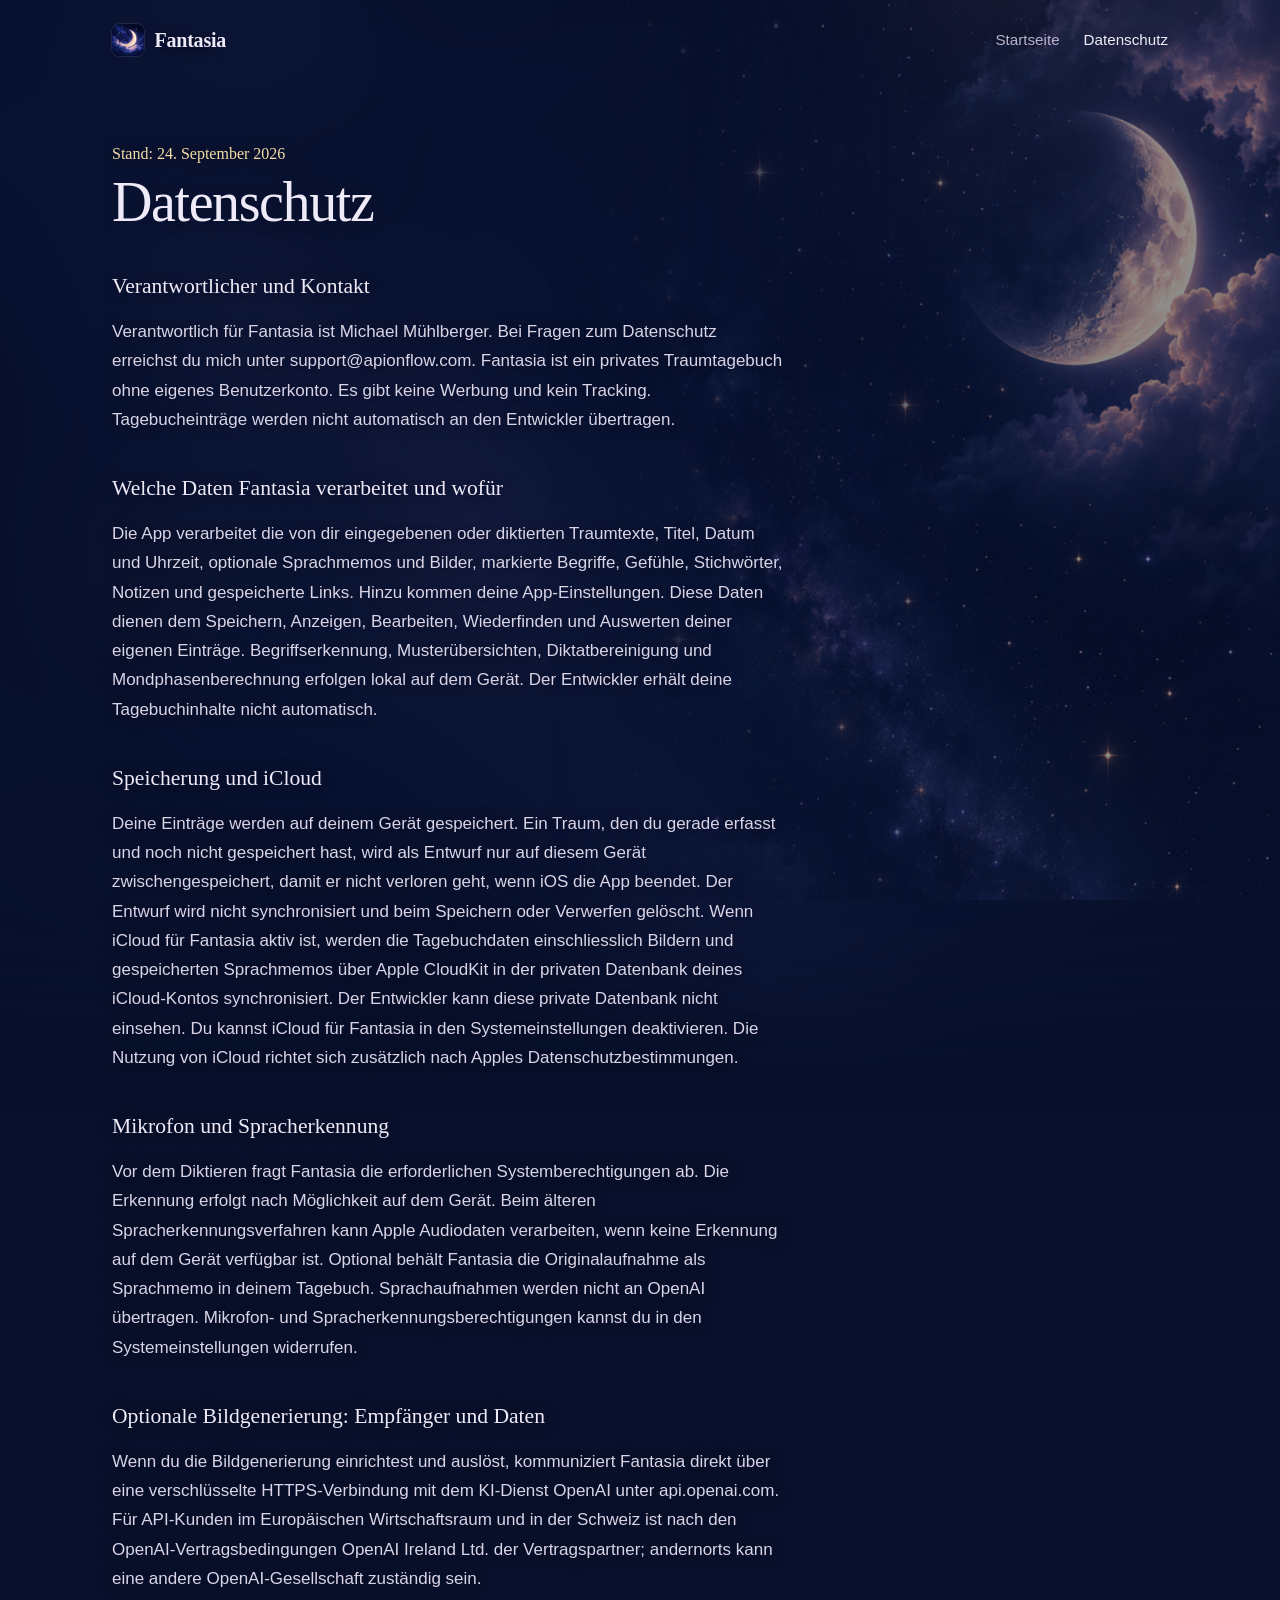
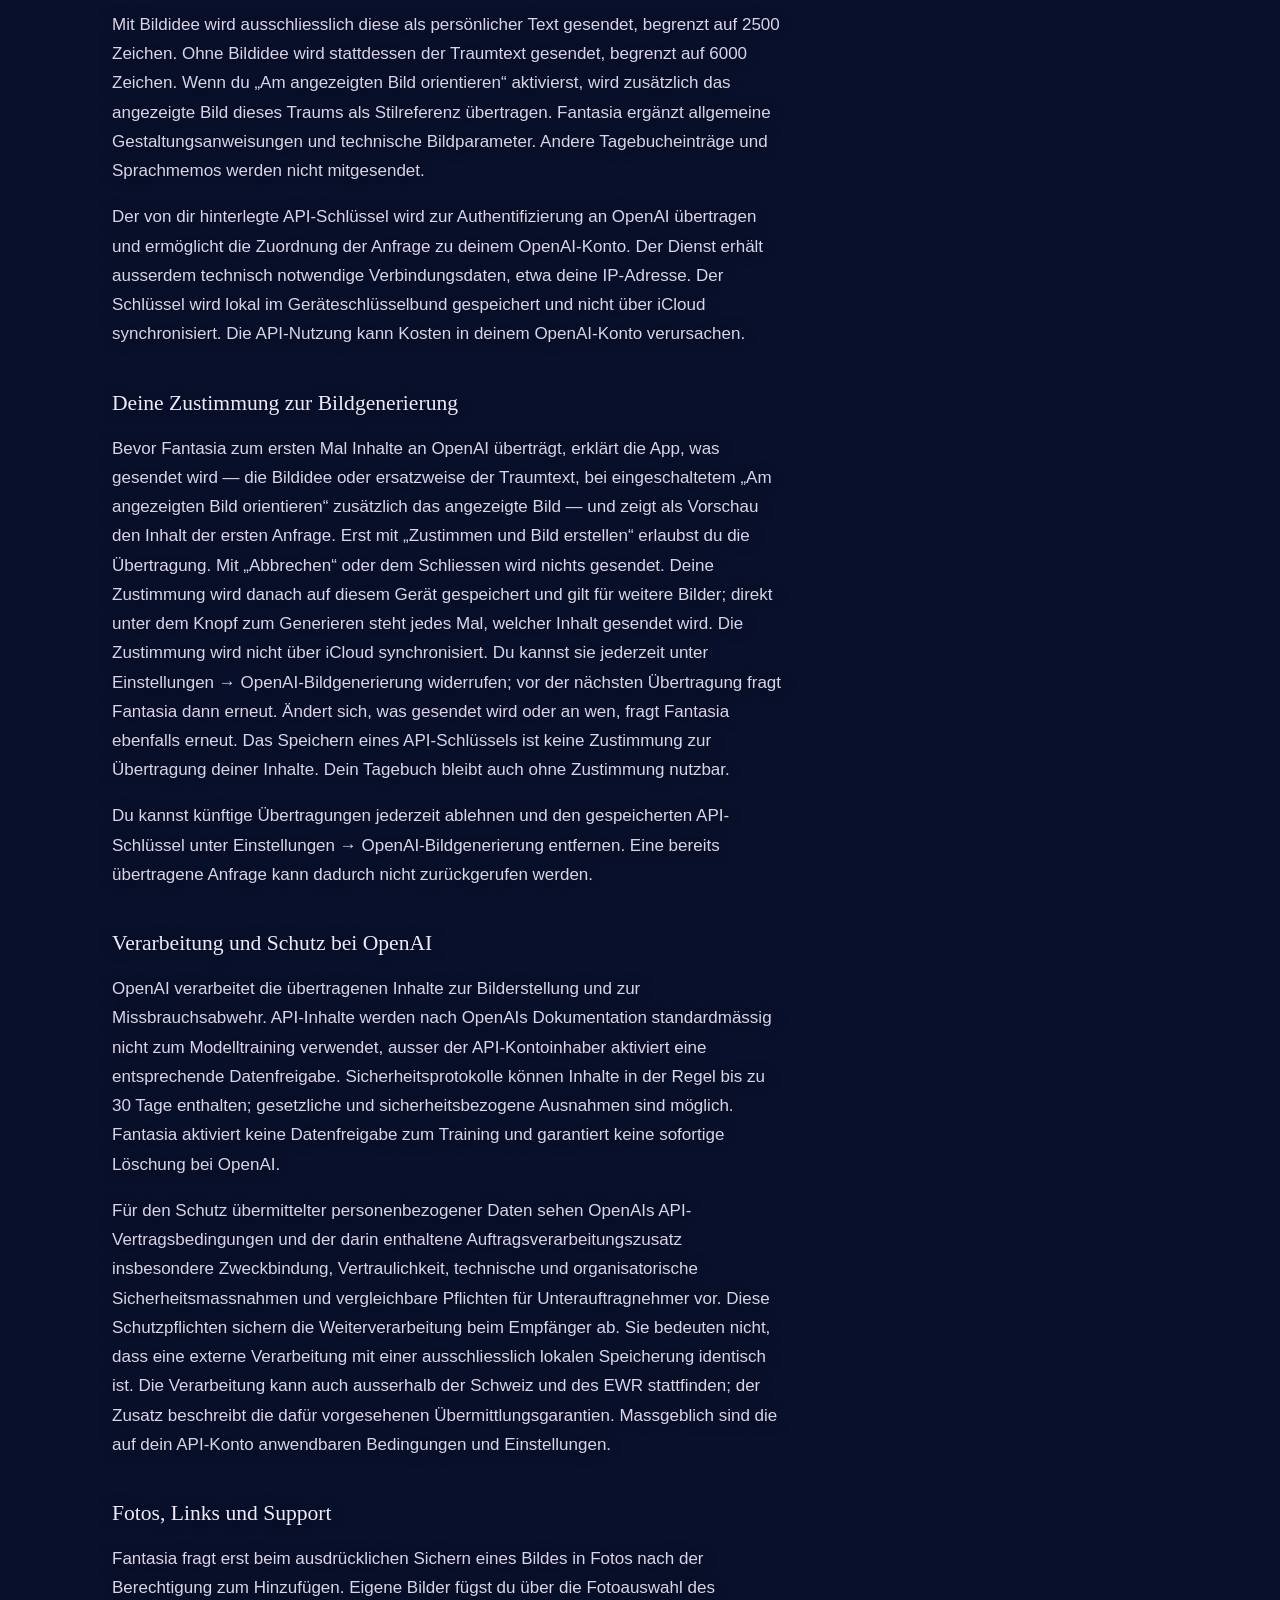
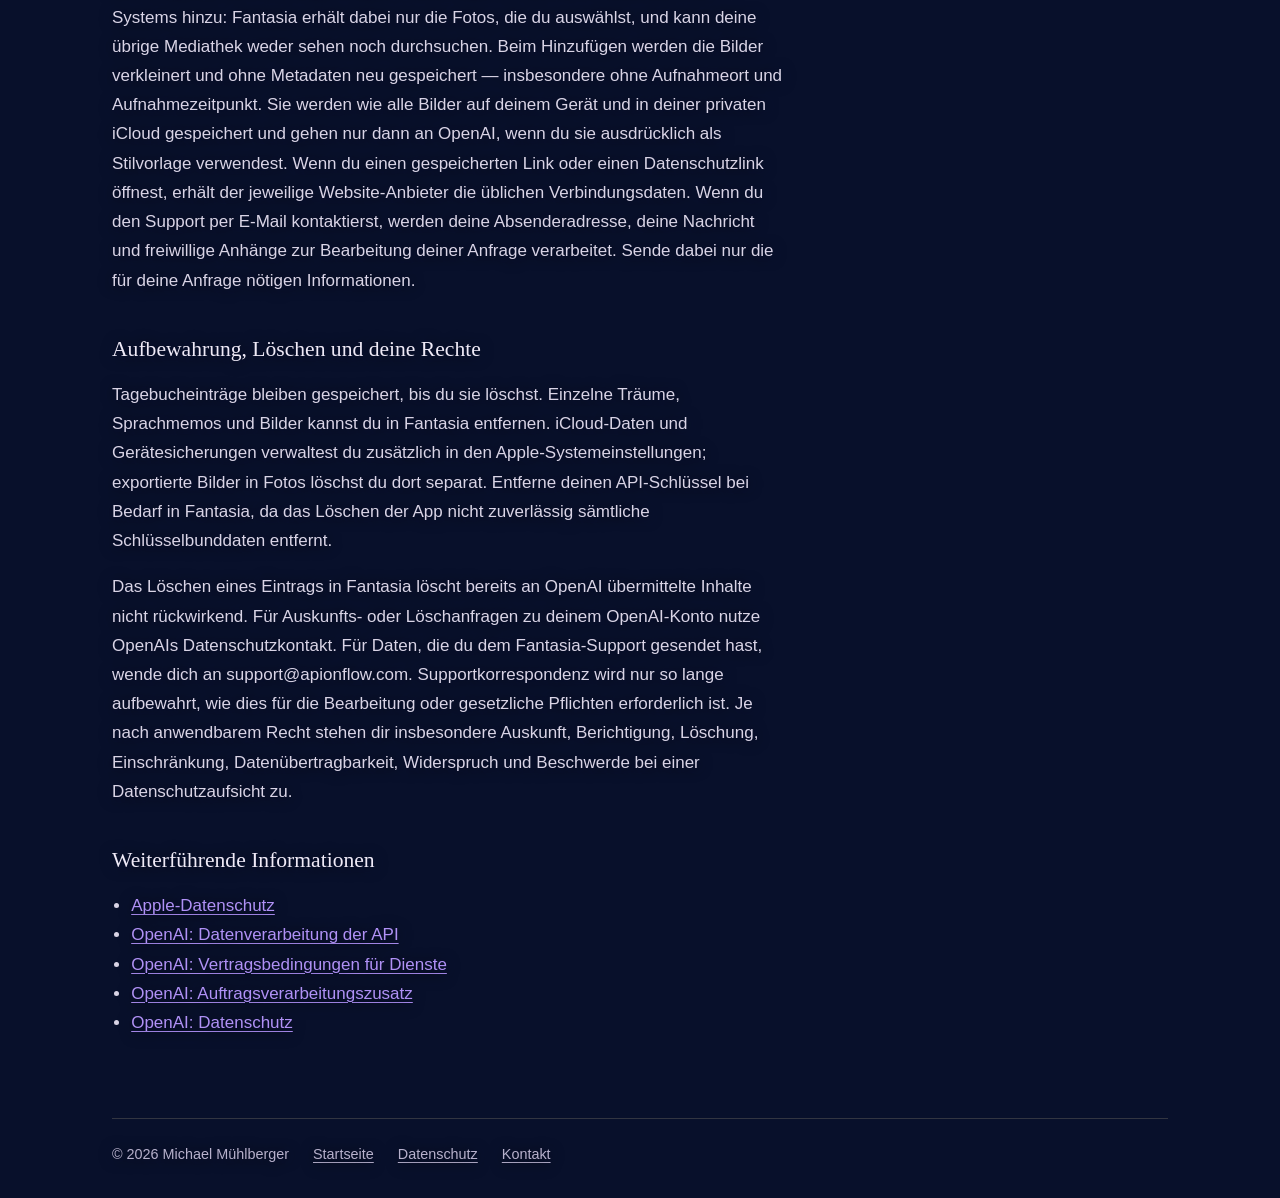
==== docs/datenschutz.html @ b8a27aa4 "Website im Stil der App: Nachthimmel, App-Symbol, Schrift wie in der App" ====
<!doctype html>
<html lang="de-CH">
<head>
  <meta charset="utf-8">
  <meta name="viewport" content="width=device-width, initial-scale=1, viewport-fit=cover">
  <meta name="color-scheme" content="dark">
  <meta name="theme-color" content="#08102b">
  <meta name="description" content="Datenschutzerklärung der iPhone-App Fantasia.">
  <meta name="apple-itunes-app" content="app-id=6814157481">
  <title>Datenschutz – Fantasia</title>
  <link rel="icon" type="image/png" href="assets/icon-64.png">
  <link rel="apple-touch-icon" href="assets/icon-180.png">
  <link rel="stylesheet" href="style.css">
</head>
<body class="reading">
  <div class="sky-ambient" aria-hidden="true"></div>
  <div class="sky" aria-hidden="true"></div>
  <div class="page">
    <header class="header">
      <a class="brand" href="./"><img src="assets/icon-64.png" alt="" width="32" height="32">Fantasia</a>
      <nav class="nav" aria-label="Navigation"><a href="./">Startseite</a> <a href="datenschutz.html" aria-current="page">Datenschutz</a></nav>
    </header>
    <main class="policy">
      <p class="updated">Stand: 24. September 2026</p>
      <h1>Datenschutz</h1>
      <h2>Verantwortlicher und Kontakt</h2>
      <p>Verantwortlich für Fantasia ist Michael Mühlberger. Bei Fragen zum Datenschutz erreichst du mich unter support@apionflow.com. Fantasia ist ein privates Traumtagebuch ohne eigenes Benutzerkonto. Es gibt keine Werbung und kein Tracking. Tagebucheinträge werden nicht automatisch an den Entwickler übertragen.</p>
      <h2>Welche Daten Fantasia verarbeitet und wofür</h2>
      <p>Die App verarbeitet die von dir eingegebenen oder diktierten Traumtexte, Titel, Datum und Uhrzeit, optionale Sprachmemos und Bilder, markierte Begriffe, Gefühle, Stichwörter, Notizen und gespeicherte Links. Hinzu kommen deine App-Einstellungen. Diese Daten dienen dem Speichern, Anzeigen, Bearbeiten, Wiederfinden und Auswerten deiner eigenen Einträge. Begriffserkennung, Musterübersichten, Diktatbereinigung und Mondphasenberechnung erfolgen lokal auf dem Gerät. Der Entwickler erhält deine Tagebuchinhalte nicht automatisch.</p>
      <h2>Speicherung und iCloud</h2>
      <p>Deine Einträge werden auf deinem Gerät gespeichert. Ein Traum, den du gerade erfasst und noch nicht gespeichert hast, wird als Entwurf nur auf diesem Gerät zwischengespeichert, damit er nicht verloren geht, wenn iOS die App beendet. Der Entwurf wird nicht synchronisiert und beim Speichern oder Verwerfen gelöscht. Wenn iCloud für Fantasia aktiv ist, werden die Tagebuchdaten einschliesslich Bildern und gespeicherten Sprachmemos über Apple CloudKit in der privaten Datenbank deines iCloud-Kontos synchronisiert. Der Entwickler kann diese private Datenbank nicht einsehen. Du kannst iCloud für Fantasia in den Systemeinstellungen deaktivieren. Die Nutzung von iCloud richtet sich zusätzlich nach Apples Datenschutzbestimmungen.</p>
      <h2>Mikrofon und Spracherkennung</h2>
      <p>Vor dem Diktieren fragt Fantasia die erforderlichen Systemberechtigungen ab. Die Erkennung erfolgt nach Möglichkeit auf dem Gerät. Beim älteren Spracherkennungsverfahren kann Apple Audiodaten verarbeiten, wenn keine Erkennung auf dem Gerät verfügbar ist. Optional behält Fantasia die Originalaufnahme als Sprachmemo in deinem Tagebuch. Sprachaufnahmen werden nicht an OpenAI übertragen. Mikrofon- und Spracherkennungsberechtigungen kannst du in den Systemeinstellungen widerrufen.</p>
      <h2>Optionale Bildgenerierung: Empfänger und Daten</h2>
      <p>Wenn du die Bildgenerierung einrichtest und auslöst, kommuniziert Fantasia direkt über eine verschlüsselte HTTPS-Verbindung mit dem KI-Dienst OpenAI unter api.openai.com. Für API-Kunden im Europäischen Wirtschaftsraum und in der Schweiz ist nach den OpenAI-Vertragsbedingungen OpenAI Ireland Ltd. der Vertragspartner; andernorts kann eine andere OpenAI-Gesellschaft zuständig sein.</p>
      <p>Mit Bildidee wird ausschliesslich diese als persönlicher Text gesendet, begrenzt auf 2500 Zeichen. Ohne Bildidee wird stattdessen der Traumtext gesendet, begrenzt auf 6000 Zeichen. Wenn du „Am angezeigten Bild orientieren“ aktivierst, wird zusätzlich das angezeigte Bild dieses Traums als Stilreferenz übertragen. Fantasia ergänzt allgemeine Gestaltungsanweisungen und technische Bildparameter. Andere Tagebucheinträge und Sprachmemos werden nicht mitgesendet.</p>
      <p>Der von dir hinterlegte API-Schlüssel wird zur Authentifizierung an OpenAI übertragen und ermöglicht die Zuordnung der Anfrage zu deinem OpenAI-Konto. Der Dienst erhält ausserdem technisch notwendige Verbindungsdaten, etwa deine IP-Adresse. Der Schlüssel wird lokal im Geräteschlüsselbund gespeichert und nicht über iCloud synchronisiert. Die API-Nutzung kann Kosten in deinem OpenAI-Konto verursachen.</p>
      <h2>Deine Zustimmung zur Bildgenerierung</h2>
      <p>Bevor Fantasia zum ersten Mal Inhalte an OpenAI überträgt, erklärt die App, was gesendet wird — die Bildidee oder ersatzweise der Traumtext, bei eingeschaltetem „Am angezeigten Bild orientieren“ zusätzlich das angezeigte Bild — und zeigt als Vorschau den Inhalt der ersten Anfrage. Erst mit „Zustimmen und Bild erstellen“ erlaubst du die Übertragung. Mit „Abbrechen“ oder dem Schliessen wird nichts gesendet. Deine Zustimmung wird danach auf diesem Gerät gespeichert und gilt für weitere Bilder; direkt unter dem Knopf zum Generieren steht jedes Mal, welcher Inhalt gesendet wird. Die Zustimmung wird nicht über iCloud synchronisiert. Du kannst sie jederzeit unter Einstellungen → OpenAI-Bildgenerierung widerrufen; vor der nächsten Übertragung fragt Fantasia dann erneut. Ändert sich, was gesendet wird oder an wen, fragt Fantasia ebenfalls erneut. Das Speichern eines API-Schlüssels ist keine Zustimmung zur Übertragung deiner Inhalte. Dein Tagebuch bleibt auch ohne Zustimmung nutzbar.</p>
      <p>Du kannst künftige Übertragungen jederzeit ablehnen und den gespeicherten API-Schlüssel unter Einstellungen → OpenAI-Bildgenerierung entfernen. Eine bereits übertragene Anfrage kann dadurch nicht zurückgerufen werden.</p>
      <h2>Verarbeitung und Schutz bei OpenAI</h2>
      <p>OpenAI verarbeitet die übertragenen Inhalte zur Bilderstellung und zur Missbrauchsabwehr. API-Inhalte werden nach OpenAIs Dokumentation standardmässig nicht zum Modelltraining verwendet, ausser der API-Kontoinhaber aktiviert eine entsprechende Datenfreigabe. Sicherheitsprotokolle können Inhalte in der Regel bis zu 30 Tage enthalten; gesetzliche und sicherheitsbezogene Ausnahmen sind möglich. Fantasia aktiviert keine Datenfreigabe zum Training und garantiert keine sofortige Löschung bei OpenAI.</p>
      <p>Für den Schutz übermittelter personenbezogener Daten sehen OpenAIs API-Vertragsbedingungen und der darin enthaltene Auftragsverarbeitungszusatz insbesondere Zweckbindung, Vertraulichkeit, technische und organisatorische Sicherheitsmassnahmen und vergleichbare Pflichten für Unterauftragnehmer vor. Diese Schutzpflichten sichern die Weiterverarbeitung beim Empfänger ab. Sie bedeuten nicht, dass eine externe Verarbeitung mit einer ausschliesslich lokalen Speicherung identisch ist. Die Verarbeitung kann auch ausserhalb der Schweiz und des EWR stattfinden; der Zusatz beschreibt die dafür vorgesehenen Übermittlungsgarantien. Massgeblich sind die auf dein API-Konto anwendbaren Bedingungen und Einstellungen.</p>
      <h2>Fotos, Links und Support</h2>
      <p>Fantasia fragt erst beim ausdrücklichen Sichern eines Bildes in Fotos nach der Berechtigung zum Hinzufügen. Eigene Bilder fügst du über die Fotoauswahl des Systems hinzu: Fantasia erhält dabei nur die Fotos, die du auswählst, und kann deine übrige Mediathek weder sehen noch durchsuchen. Beim Hinzufügen werden die Bilder verkleinert und ohne Metadaten neu gespeichert — insbesondere ohne Aufnahmeort und Aufnahmezeitpunkt. Sie werden wie alle Bilder auf deinem Gerät und in deiner privaten iCloud gespeichert und gehen nur dann an OpenAI, wenn du sie ausdrücklich als Stilvorlage verwendest. Wenn du einen gespeicherten Link oder einen Datenschutzlink öffnest, erhält der jeweilige Website-Anbieter die üblichen Verbindungsdaten. Wenn du den Support per E-Mail kontaktierst, werden deine Absenderadresse, deine Nachricht und freiwillige Anhänge zur Bearbeitung deiner Anfrage verarbeitet. Sende dabei nur die für deine Anfrage nötigen Informationen.</p>
      <h2>Aufbewahrung, Löschen und deine Rechte</h2>
      <p>Tagebucheinträge bleiben gespeichert, bis du sie löschst. Einzelne Träume, Sprachmemos und Bilder kannst du in Fantasia entfernen. iCloud-Daten und Gerätesicherungen verwaltest du zusätzlich in den Apple-Systemeinstellungen; exportierte Bilder in Fotos löschst du dort separat. Entferne deinen API-Schlüssel bei Bedarf in Fantasia, da das Löschen der App nicht zuverlässig sämtliche Schlüsselbunddaten entfernt.</p>
      <p>Das Löschen eines Eintrags in Fantasia löscht bereits an OpenAI übermittelte Inhalte nicht rückwirkend. Für Auskunfts- oder Löschanfragen zu deinem OpenAI-Konto nutze OpenAIs Datenschutzkontakt. Für Daten, die du dem Fantasia-Support gesendet hast, wende dich an support@apionflow.com. Supportkorrespondenz wird nur so lange aufbewahrt, wie dies für die Bearbeitung oder gesetzliche Pflichten erforderlich ist. Je nach anwendbarem Recht stehen dir insbesondere Auskunft, Berichtigung, Löschung, Einschränkung, Datenübertragbarkeit, Widerspruch und Beschwerde bei einer Datenschutzaufsicht zu.</p>
      <h2>Weiterführende Informationen</h2>
      <ul>
        <li><a href="https://www.apple.com/legal/privacy/">Apple-Datenschutz</a></li>
        <li><a href="https://developers.openai.com/api/docs/guides/your-data">OpenAI: Datenverarbeitung der API</a></li>
        <li><a href="https://openai.com/policies/services-agreement/">OpenAI: Vertragsbedingungen für Dienste</a></li>
        <li><a href="https://openai.com/policies/data-processing-addendum/">OpenAI: Auftragsverarbeitungszusatz</a></li>
        <li><a href="https://openai.com/policies/privacy-policy/">OpenAI: Datenschutz</a></li>
      </ul>
    </main>
    <footer class="footer">© 2026 Michael Mühlberger <a href="./">Startseite</a> <a href="datenschutz.html">Datenschutz</a> <a href="mailto:support@apionflow.com">Kontakt</a></footer>
  </div>
</body>
</html>
---- docs/style.css ----
/* Fantasia — the page is the app's night sky.
   Colours are taken from the app: the sky colour sampled from its background image,
   lavender and moonlight from its asset catalog (dark appearance). */
:root {
  color-scheme: dark;
  --night: #08102b;
  --night-deep: #050a1f;
  --ink: #efeaf7;
  --mist: #b7b1cc;
  --lavender: #b091f6;
  --moonlight: #f4dda7;
  --hairline: rgba(244, 221, 167, 0.18);
  --serif: ui-serif, "New York", "Iowan Old Style", Georgia, serif;
  --sans: -apple-system, BlinkMacSystemFont, "SF Pro Text", "Segoe UI", Roboto, sans-serif;
  --measure: 34rem;
}

* { box-sizing: border-box; }

html { background: var(--night); }

body {
  margin: 0;
  min-height: 100vh;
  color: var(--ink);
  font: 400 1.0625rem/1.6 var(--sans);
  -webkit-font-smoothing: antialiased;
  background: var(--night);
}

/* The sky: the app's own background, pinned right with the moon on top, fading left
   into the same blue it is painted in. On a phone it simply fills the screen. */
.sky {
  position: fixed;
  inset: 0 0 0 auto;
  /* 46rem keeps the upscale on a 4K screen near 1.6×. The large file is the app image
     enlarged once with Lanczos and softened a touch, which hides the faint pixel grid the
     original has and reads as night haze rather than a blurry photo. */
  width: min(46rem, 100%);
  background: url("assets/night-large.jpg") right top / cover no-repeat;
  -webkit-mask-image: linear-gradient(to right, transparent 0%, rgba(0,0,0,.2) 18%, rgba(0,0,0,.6) 40%, #000 72%);
          mask-image: linear-gradient(to right, transparent 0%, rgba(0,0,0,.2) 18%, rgba(0,0,0,.6) 40%, #000 72%);
  pointer-events: none;
  z-index: 0;
}

/* Text sits on a photograph of the sky; a shadow in the sky's own colour keeps it
   legible over a bright star without looking like a shadow. */
.page { text-shadow: 0 1px 14px rgba(8, 16, 43, 0.85); }
.store { text-shadow: none; }

/* Behind the sky: the same night, blurred beyond recognition and dimmed, across the
   whole window. The colours of the nebula reach the far left edge, and the sharp sky
   dissolves into them instead of ending at a line. Being a blur, it has no resolution
   to lose on a large screen. */
.sky-ambient {
  position: fixed;
  inset: -10%;
  background: url("assets/night.jpg") center 30% / cover no-repeat;
  filter: blur(60px) saturate(1.15);
  opacity: 0.42;
  pointer-events: none;
  z-index: 0;
}

.page {
  position: relative;
  z-index: 1;
  max-width: 72rem;
  min-height: 100vh;
  margin: 0 auto;
  padding: 0 clamp(1rem, 4vw, 3rem);
  display: flex;
  flex-direction: column;
}

a { color: var(--lavender); text-underline-offset: 0.2em; text-decoration-thickness: 1px; }
a:hover { color: var(--ink); }
a:focus-visible, .store:focus-visible {
  outline: 2px solid var(--moonlight);
  outline-offset: 4px;
  border-radius: 6px;
}

/* Header */
.header {
  display: flex;
  align-items: center;
  justify-content: space-between;
  gap: 1.5rem;
  padding: 1.5rem 0;
}
.brand {
  display: inline-flex;
  align-items: center;
  gap: 0.65rem;
  color: var(--ink);
  text-decoration: none;
  font: 600 1.25rem/1 var(--serif);
  letter-spacing: -0.01em;
}
.brand img { width: 2rem; height: 2rem; border-radius: 22.5%; box-shadow: 0 0 0 0.5px rgba(255,255,255,.18); }
.nav { display: flex; gap: 1.5rem; font-size: 0.95rem; }
.nav a { color: var(--mist); text-decoration: none; }
.nav a:hover, .nav a[aria-current="page"] { color: var(--ink); }

main { flex: 1; }

/* Hero */
.hero {
  max-width: var(--measure);
  padding: clamp(3rem, 10vh, 7rem) 0 clamp(3rem, 8vh, 5rem);
}
.hero-icon {
  display: block;
  width: 7.5rem;
  height: 7.5rem;
  border-radius: 22.5%;
  box-shadow:
    0 0 0 0.5px rgba(255, 255, 255, 0.2),
    0 1.5rem 4rem -1rem rgba(244, 221, 167, 0.28),
    0 0.75rem 2rem rgba(0, 0, 0, 0.45);
  animation: rise 1.2s cubic-bezier(.2, .7, .2, 1) both;
}
.hero h1 {
  margin: 2rem 0 0.25rem;
  font: 500 clamp(3.25rem, 8vw, 5rem)/1 var(--serif);
  letter-spacing: -0.03em;
}
.tagline {
  margin: 0 0 1.75rem;
  font: 400 clamp(1.25rem, 2.6vw, 1.5rem)/1.35 var(--serif);
  color: var(--moonlight);
}
.lead { margin: 0; color: var(--ink); font-size: 1.125rem; line-height: 1.65; }

.actions {
  display: flex;
  flex-wrap: wrap;
  align-items: center;
  gap: 1.25rem 1.75rem;
  margin-top: 2.25rem;
}
.store img { display: block; height: 3rem; width: auto; }

/* Three things the app does. Parallel, not a sequence: no numbers, no boxes. */
.features {
  display: grid;
  grid-template-columns: repeat(3, minmax(0, 1fr));
  gap: 2rem;
  max-width: 46rem;
  padding: 2rem 0 4rem;
  border-top: 1px solid var(--hairline);
}
.features h2 {
  margin: 0 0 0.5rem;
  font: 500 1.25rem/1.3 var(--serif);
  color: var(--ink);
}
.features p { margin: 0; color: var(--mist); font-size: 0.98rem; }

.support {
  max-width: var(--measure);
  padding: 0 0 4rem;
}
.support h2 { margin: 0 0 0.5rem; font: 500 1.5rem/1.3 var(--serif); }
.support p { margin: 0 0 0.6rem; color: var(--mist); }

/* Policy pages: a reading column on the quiet left side of the sky. */
.policy {
  max-width: 42rem;
  padding: clamp(2rem, 7vh, 4rem) 0 4rem;
}
.policy .updated { margin: 0 0 0.5rem; color: var(--moonlight); font: 400 1rem/1.4 var(--serif); }
.policy h1 { margin: 0 0 1.5rem; font: 500 clamp(2.5rem, 6vw, 3.5rem)/1.05 var(--serif); letter-spacing: -0.025em; }
.policy h2 { margin: 2.5rem 0 0.6rem; font: 500 1.35rem/1.3 var(--serif); color: var(--ink); }
.policy p, .policy li { color: #d9d4e6; line-height: 1.72; }
.policy .note { color: var(--mist); font-size: 0.95rem; }
.policy ul { padding-left: 1.2rem; }

.footer {
  display: flex;
  flex-wrap: wrap;
  gap: 0.5rem 1.5rem;
  padding: 1.5rem 0 2rem;
  border-top: 1px solid var(--hairline);
  color: var(--mist);
  font-size: 0.9rem;
}
.footer a { color: var(--mist); }
.footer a:hover { color: var(--ink); }

@keyframes rise {
  from { opacity: 0; transform: translateY(0.75rem) scale(0.96); }
  to   { opacity: 1; transform: none; }
}

@media (prefers-reduced-motion: reduce) {
  .hero-icon { animation: none; }
}

/* Reading pages keep the sky, but calmer, so long text stays easy on the eyes. */
.reading .sky { opacity: 0.55; }
.reading .sky-ambient { opacity: 0.3; }

@media (max-width: 52rem) {
  .features { grid-template-columns: 1fr; gap: 1.75rem; }
}

/* Phones: the portrait sky fills the screen as it does in the app; a veil on the lower
   half keeps text over the clouds legible. */
@media (max-width: 40rem) {
  .sky {
    width: 100%;
    background-image: url("assets/night.jpg");
    -webkit-mask-image: none;
            mask-image: none;
    background-position: center top;
  }
  .sky::after {
    content: "";
    position: absolute;
    inset: 0;
    background: linear-gradient(to bottom, rgba(8,16,43,.15) 0%, rgba(8,16,43,.55) 35%, rgba(8,16,43,.8) 100%);
  }
  .reading .sky { opacity: 0.45; }
  .sky-ambient { display: none; }
  .hero-icon { width: 6rem; height: 6rem; }
  .nav { gap: 1.1rem; }
}

/* The one call to action: moonlight on night, like the glow on the app icon. */
.store {
  display: inline-flex;
  align-items: center;
  gap: 0.6rem;
  padding: 0.85rem 1.4rem;
  border-radius: 999px;
  background: var(--moonlight);
  color: #1a1530;
  font-weight: 600;
  text-decoration: none;
  box-shadow: 0 0.75rem 2rem -0.75rem rgba(244, 221, 167, 0.55);
  transition: background-color .2s ease, transform .2s ease;
}
.store:hover { background: #fff3d6; color: #1a1530; }
.store:active { transform: scale(0.98); }
.store svg { width: 1.1rem; height: 1.1rem; }
.text-link { color: var(--lavender); }
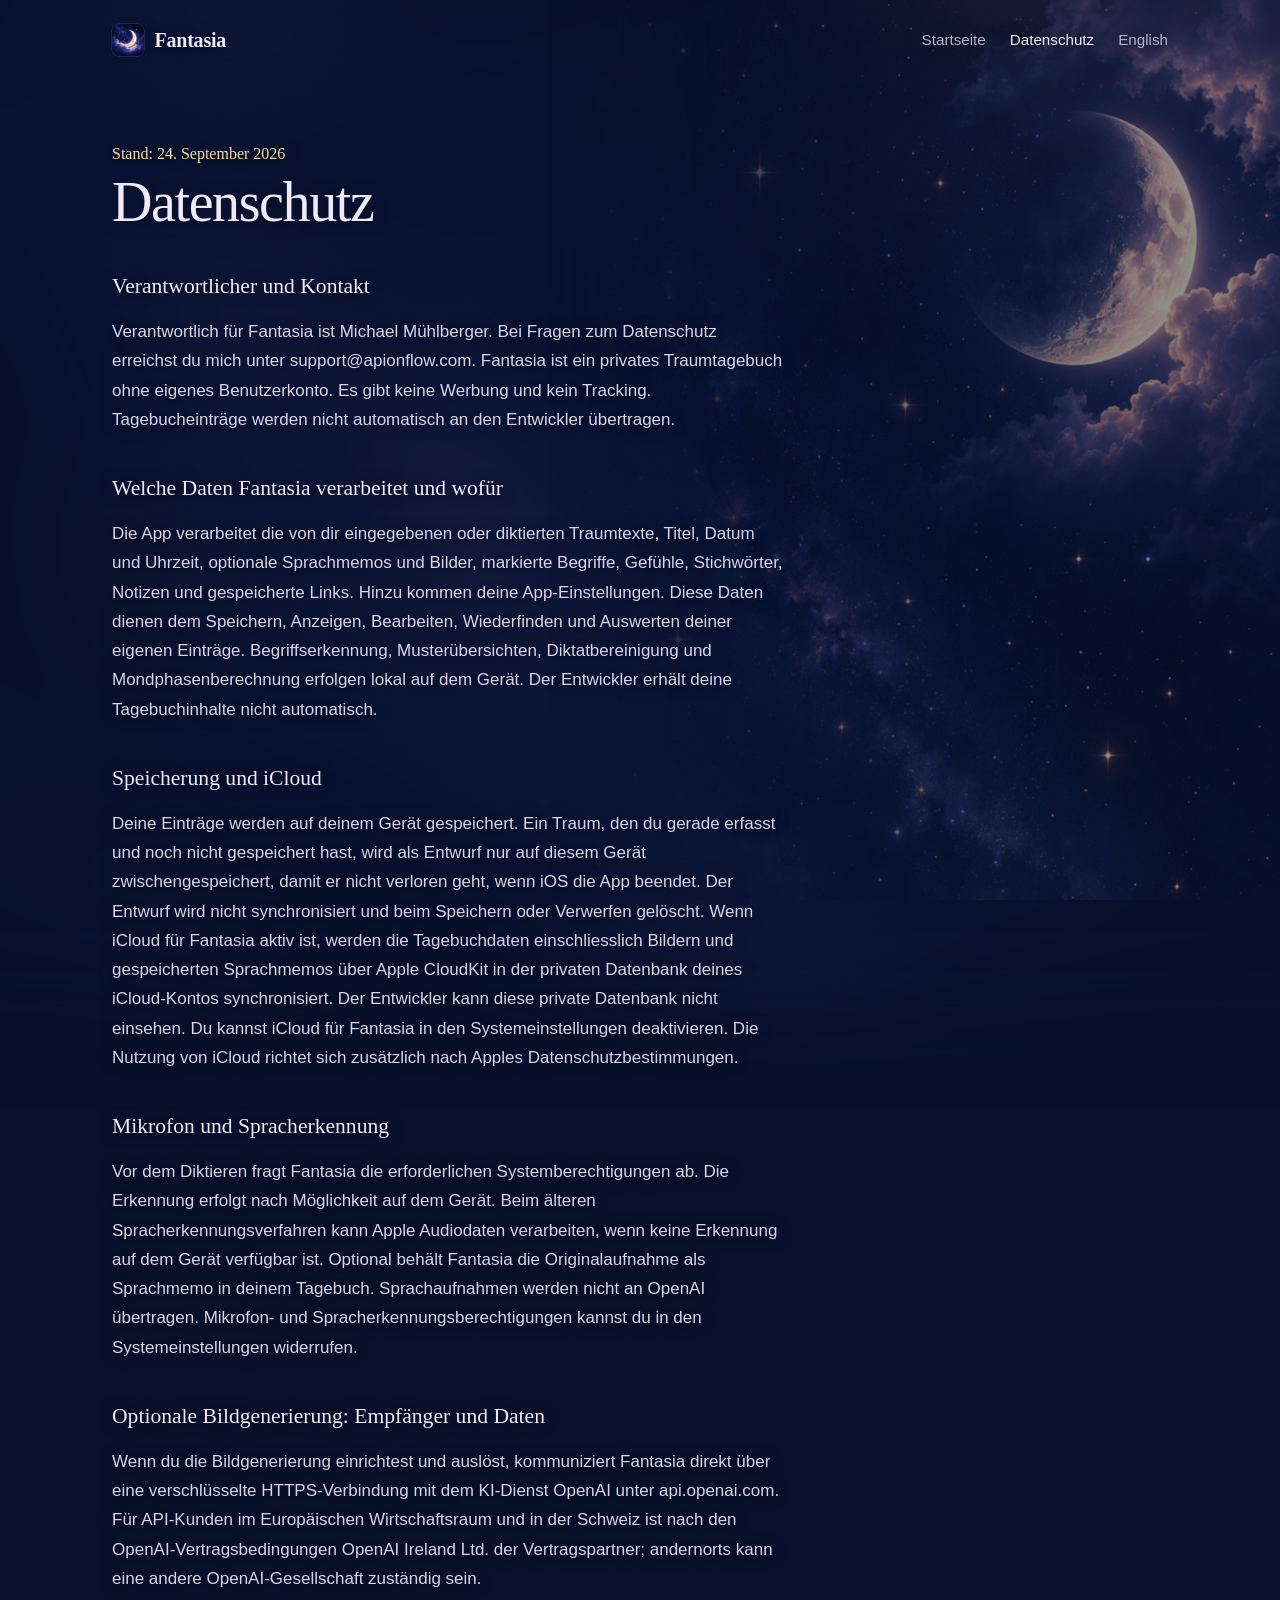
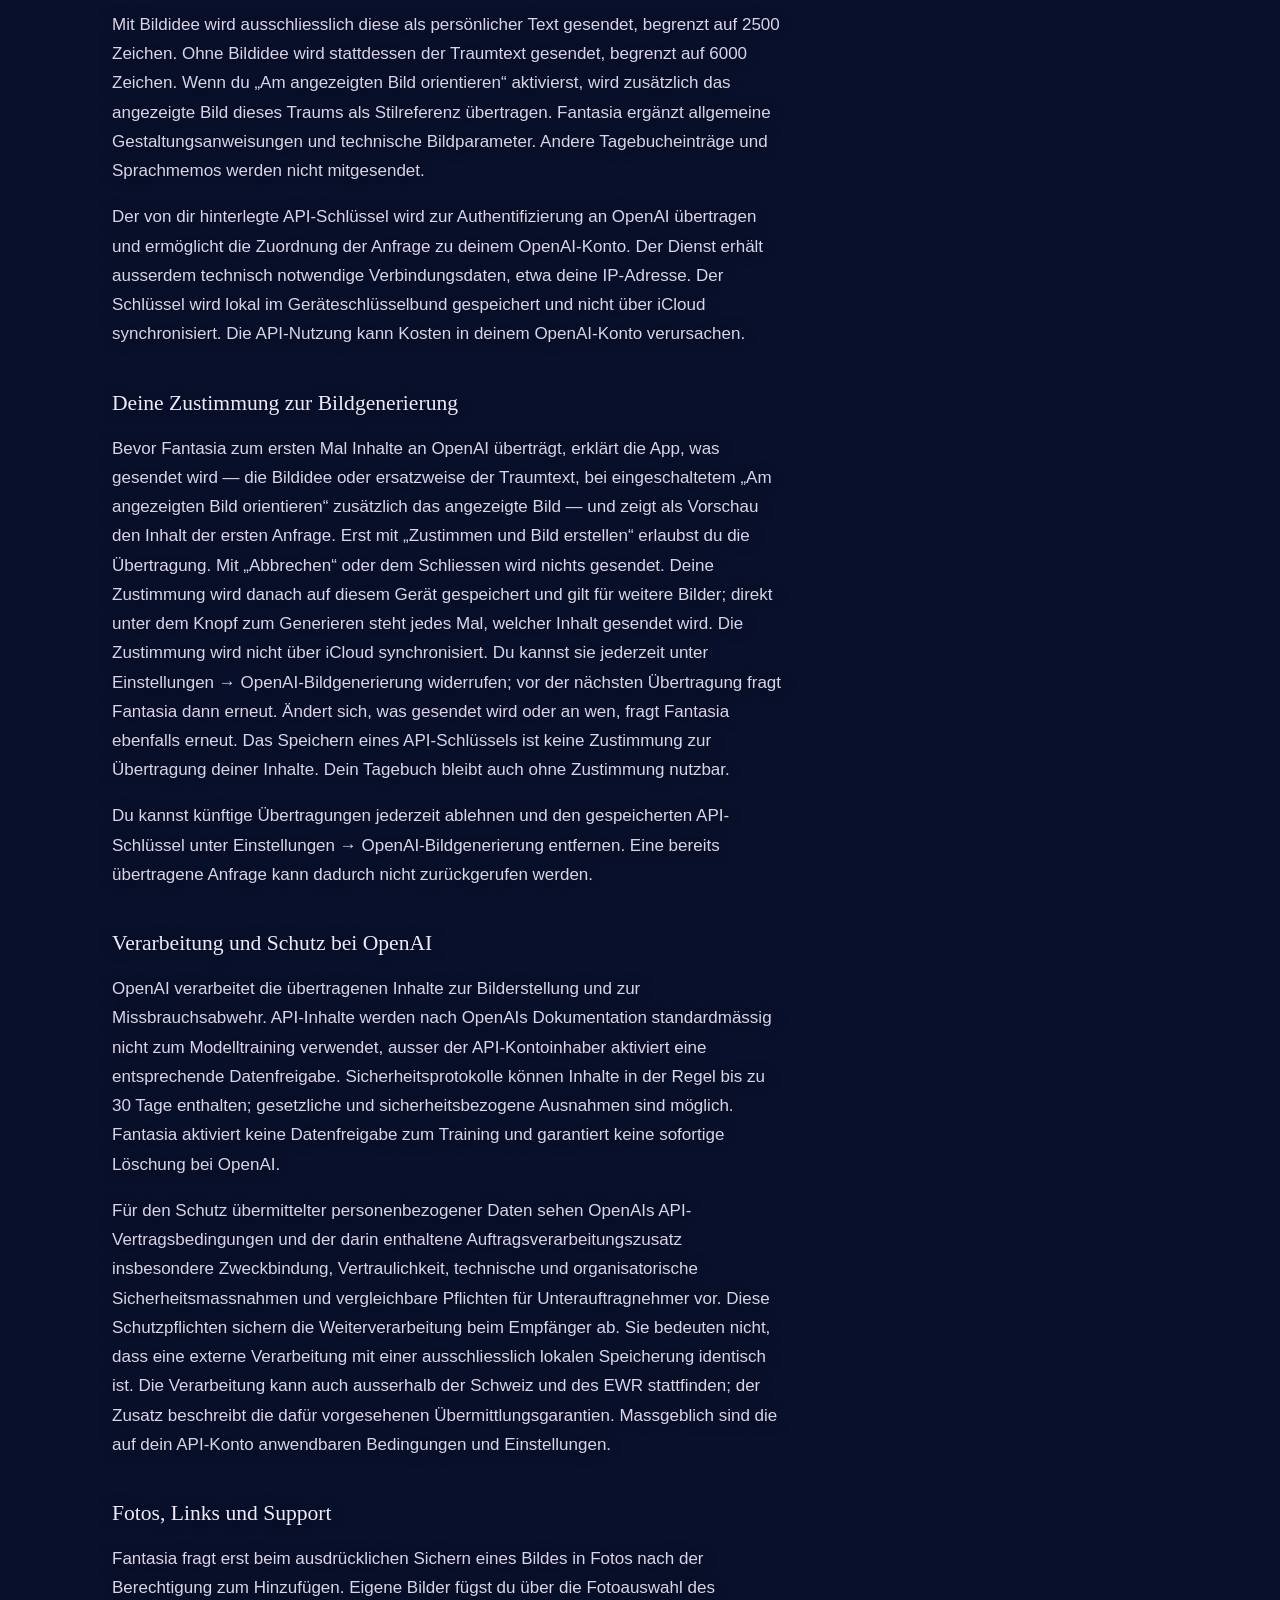
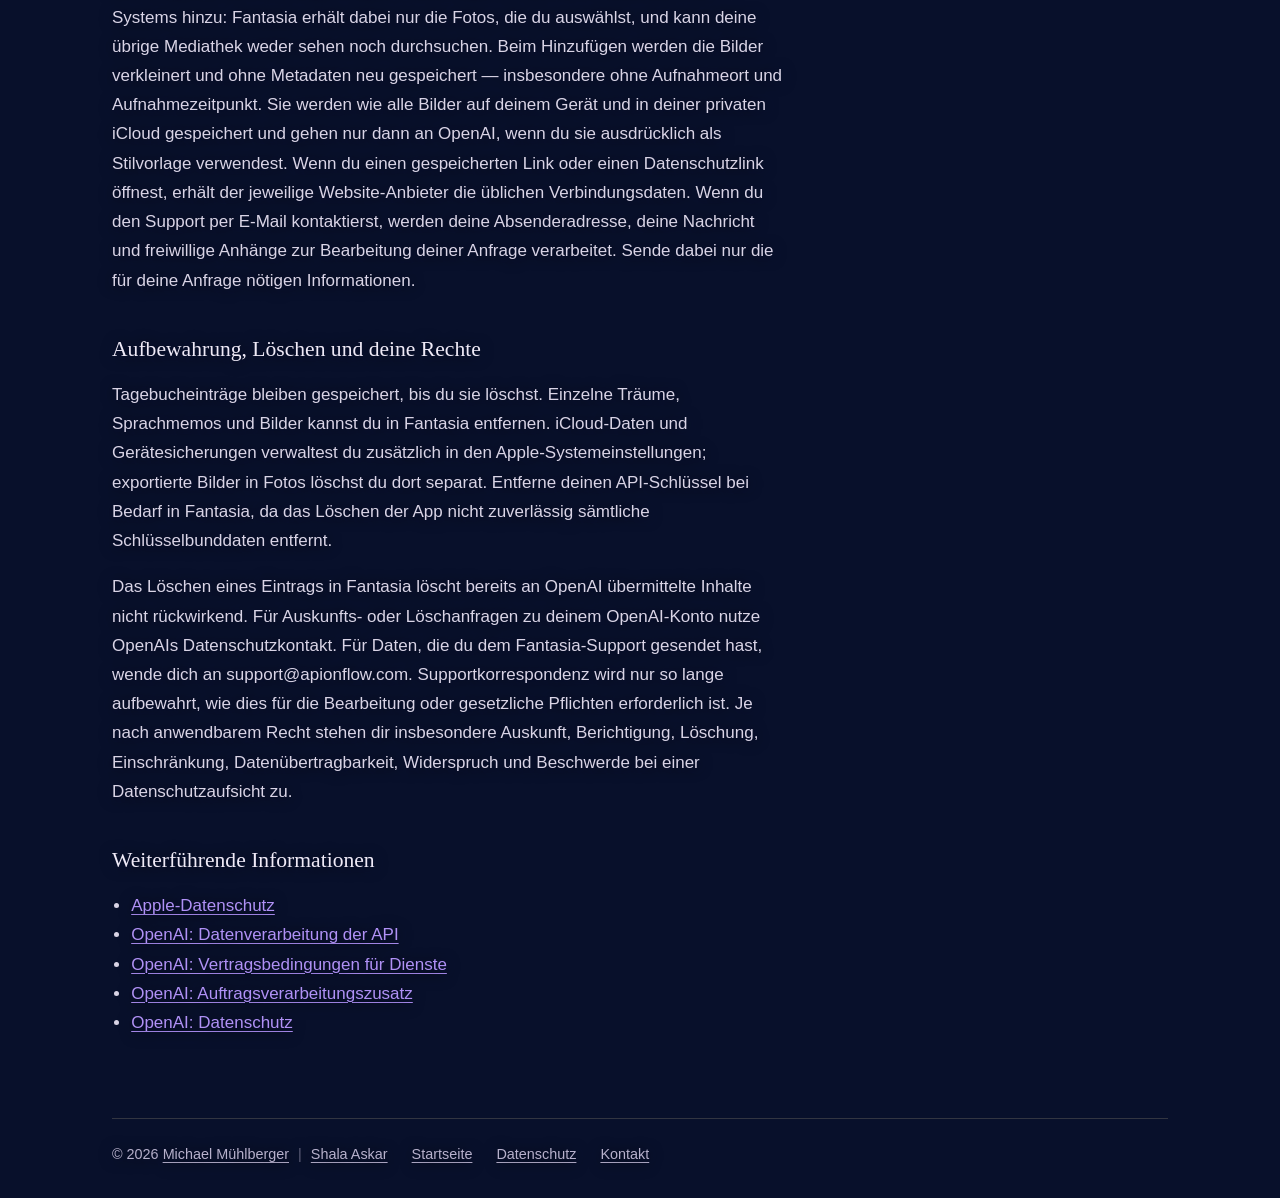
==== commit f564e840: "Website fuer Fantasia 1.2: englische Seiten, Michael Mühlberger & Shala Askar, Einladung zu Feedback" ====
--- a/docs/datenschutz.html
+++ b/docs/datenschutz.html
@@ -18,7 +18,7 @@
   <div class="page">
     <header class="header">
       <a class="brand" href="./"><img src="assets/icon-64.png" alt="" width="32" height="32">Fantasia</a>
-      <nav class="nav" aria-label="Navigation"><a href="./">Startseite</a> <a href="datenschutz.html" aria-current="page">Datenschutz</a></nav>
+      <nav class="nav" aria-label="Navigation"><a href="./">Startseite</a> <a href="datenschutz.html" aria-current="page">Datenschutz</a> <a href="privacy.html" lang="en">English</a></nav>
     </header>
     <main class="policy">
       <p class="updated">Stand: 24. September 2026</p>
@@ -55,7 +55,7 @@
         <li><a href="https://openai.com/policies/privacy-policy/">OpenAI: Datenschutz</a></li>
       </ul>
     </main>
-    <footer class="footer">© 2026 Michael Mühlberger <a href="./">Startseite</a> <a href="datenschutz.html">Datenschutz</a> <a href="mailto:support@apionflow.com">Kontakt</a></footer>
+    <footer class="footer"><span>© 2026 <a href="https://www.linkedin.com/in/michael-m%C3%BChlberger-62a06a173" target="_blank" rel="noopener" title="Michael Mühlberger auf LinkedIn">Michael Mühlberger</a> <span class="sep" aria-hidden="true">|</span> <a href="https://www.linkedin.com/in/shala-askar-93a22023a" target="_blank" rel="noopener" title="Shala Askar auf LinkedIn">Shala Askar</a></span> <a href="./">Startseite</a> <a href="datenschutz.html">Datenschutz</a> <a href="mailto:support@apionflow.com">Kontakt</a></footer>
   </div>
 </body>
 </html>
--- a/docs/style.css
+++ b/docs/style.css
@@ -188,6 +188,8 @@
   font-size: 0.9rem;
 }
 .footer a { color: var(--mist); }
+/* A straight bar between the two names: equal footing, quieter than the names. */
+.footer .sep { margin: 0 0.35em; color: rgba(183, 177, 204, 0.5); }
 .footer a:hover { color: var(--ink); }
 
 @keyframes rise {
@@ -247,3 +249,15 @@
 .store:active { transform: scale(0.98); }
 .store svg { width: 1.1rem; height: 1.1rem; }
 .text-link { color: var(--lavender); }
+
+/* Who made Fantasia. A signature, not a section: moonlight serif like the tagline, so the
+   names read as part of the app's voice rather than as fine print. */
+.credit {
+  max-width: var(--measure);
+  padding: 0 0 4rem;
+}
+.credit .signature {
+  margin: 0;
+  font: 400 clamp(1.2rem, 2.2vw, 1.35rem)/1.4 var(--serif);
+  color: var(--moonlight);
+}
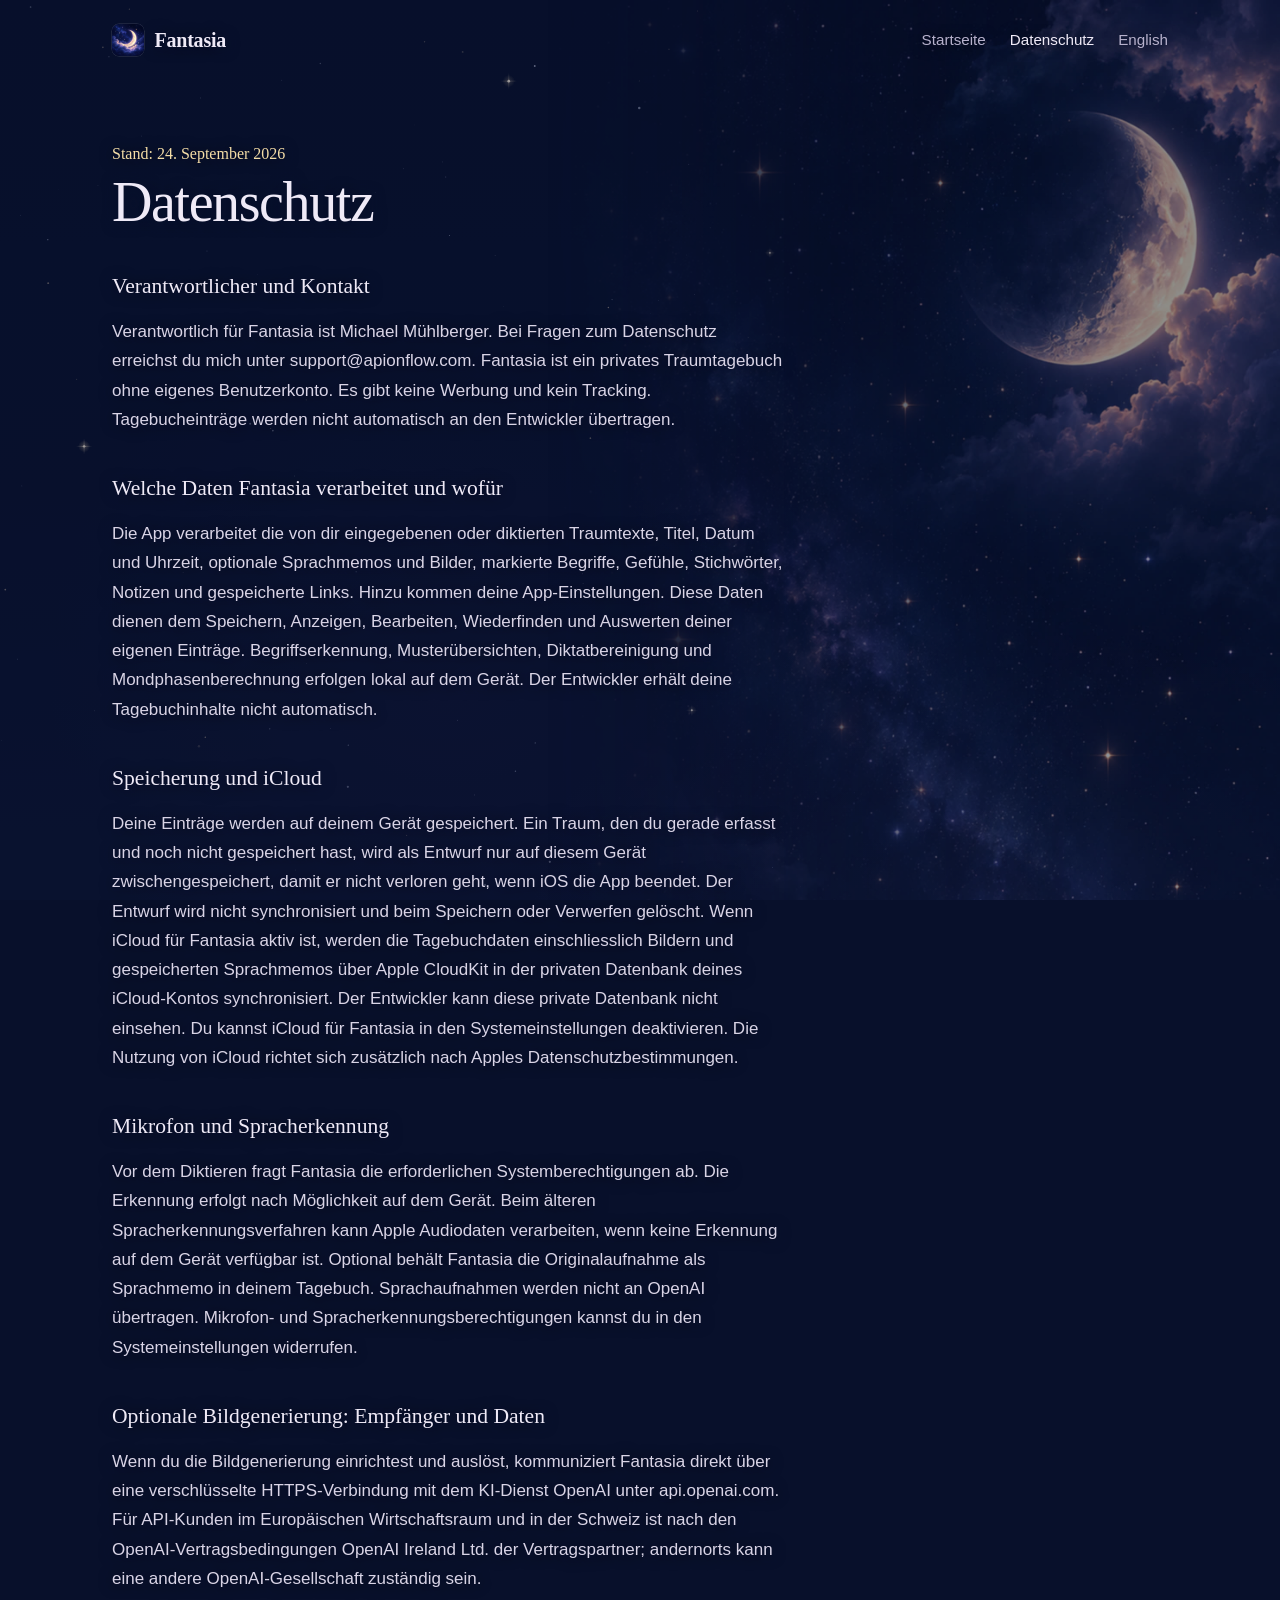
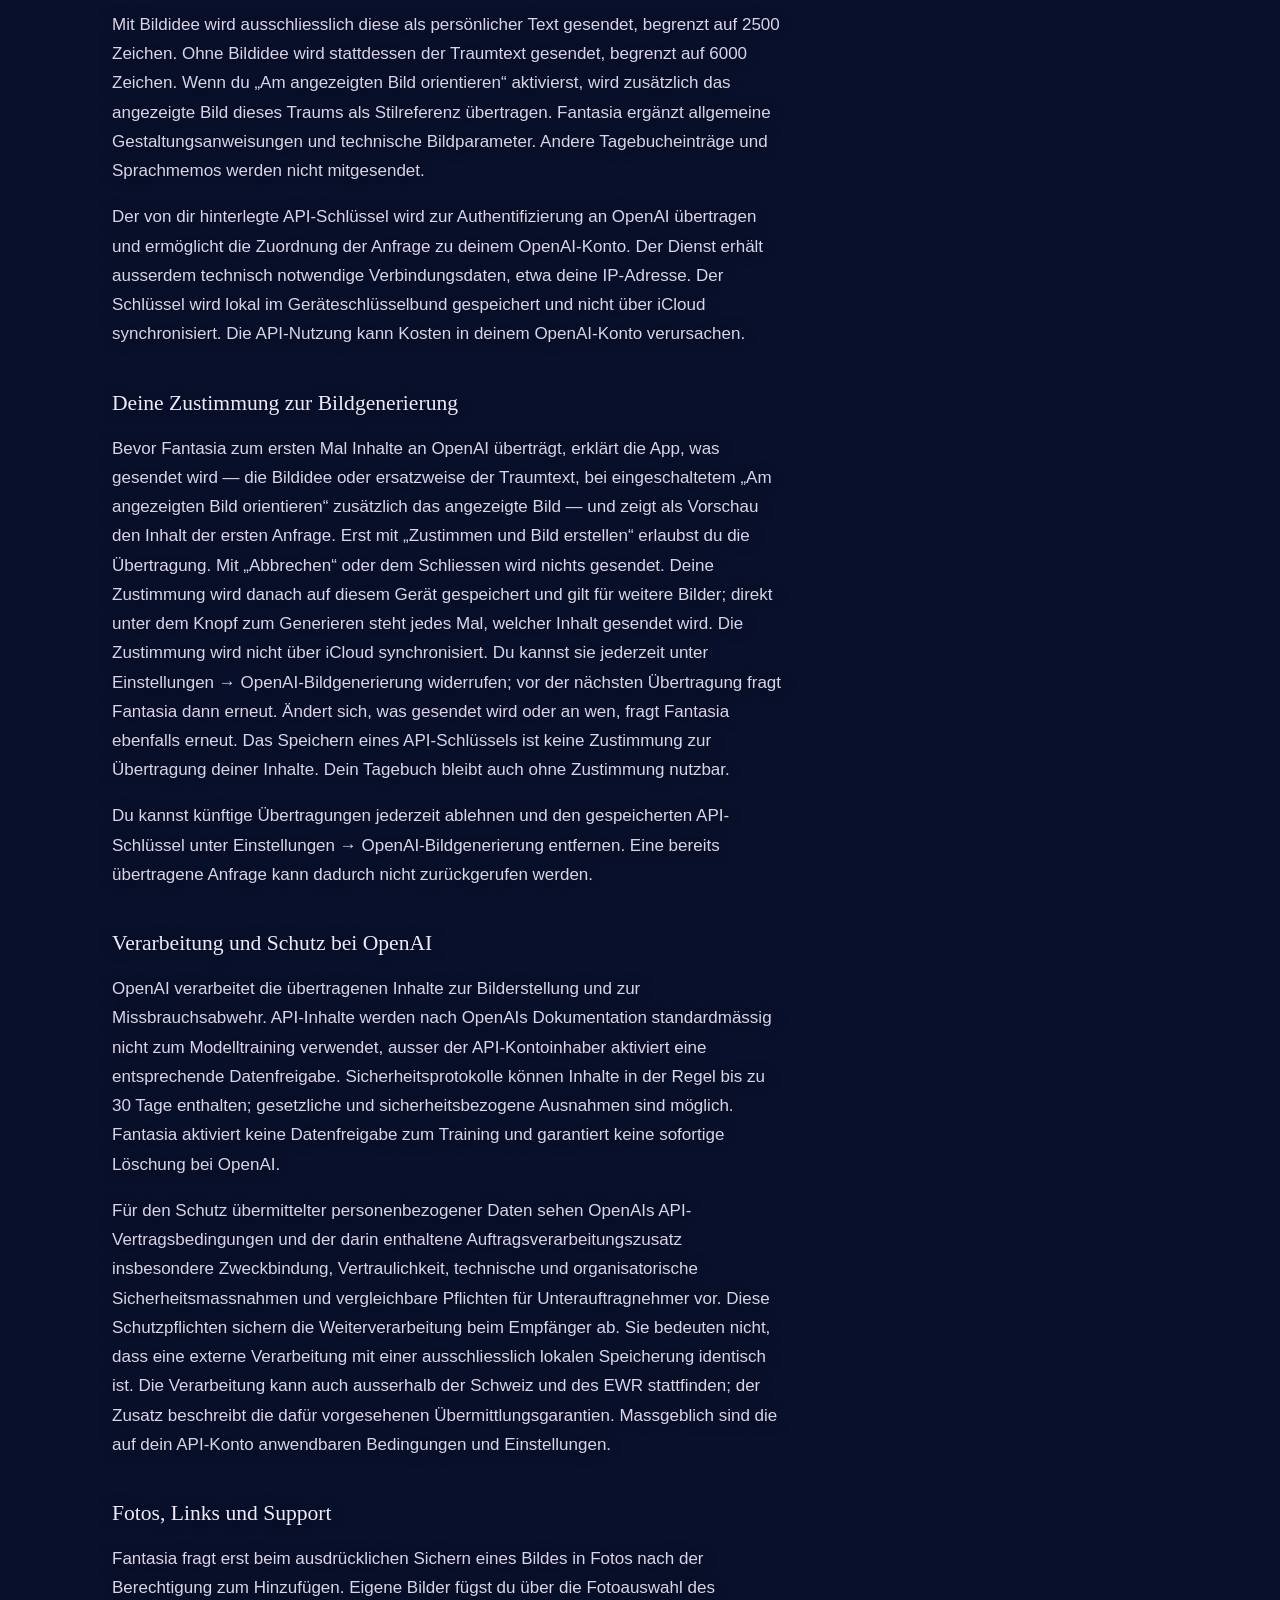
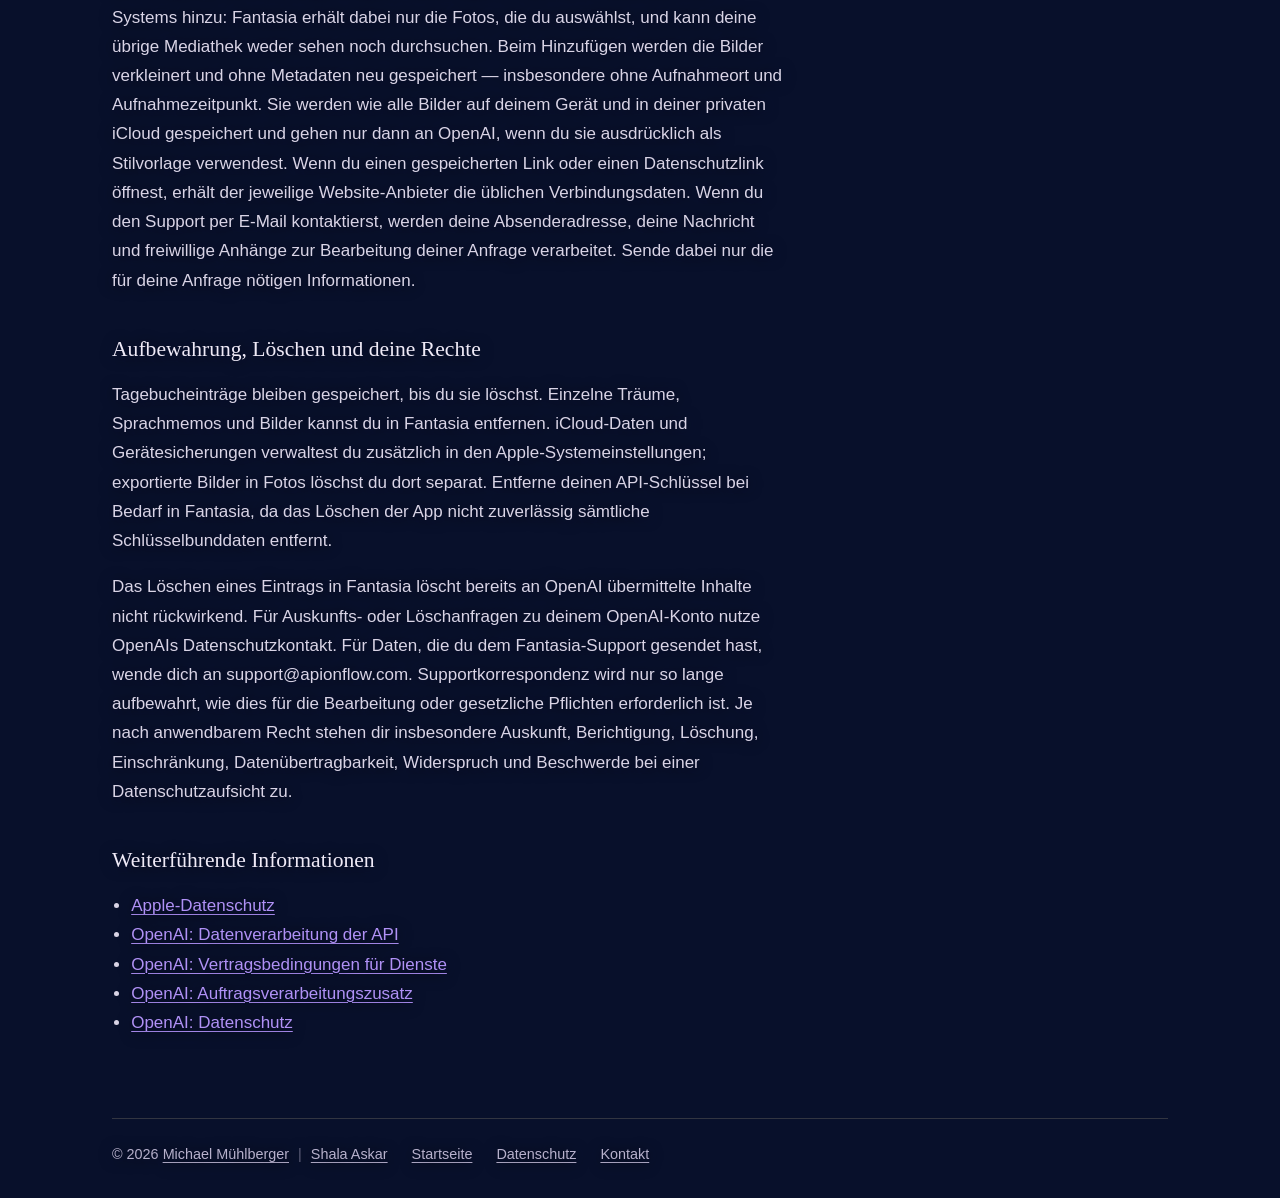
==== commit 5511ed35: "Website: Nachthimmel statt unscharfer Bildkopie, Sternenfeld mit funkelnden Sternen Co-Authored-By: " ====
--- a/docs/datenschutz.html
+++ b/docs/datenschutz.html
@@ -11,6 +11,7 @@
   <link rel="icon" type="image/png" href="assets/icon-64.png">
   <link rel="apple-touch-icon" href="assets/icon-180.png">
   <link rel="stylesheet" href="style.css">
+  <script src="stars.js" defer></script>
 </head>
 <body class="reading">
   <div class="sky-ambient" aria-hidden="true"></div>
--- a/docs/style.css
+++ b/docs/style.css
@@ -49,16 +49,24 @@
 .page { text-shadow: 0 1px 14px rgba(8, 16, 43, 0.85); }
 .store { text-shadow: none; }
 
-/* Behind the sky: the same night, blurred beyond recognition and dimmed, across the
-   whole window. The colours of the nebula reach the far left edge, and the sharp sky
-   dissolves into them instead of ending at a line. Being a blur, it has no resolution
-   to lose on a large screen. */
+/* Behind the sky: the night the picture is painted in, continued across the window.
+   Colours measured along the image's left edge (#08102b at the top, the lavender of the
+   low clouds further down); no warm tones, so the moonlight stays in the picture. */
 .sky-ambient {
   position: fixed;
-  inset: -10%;
-  background: url("assets/night.jpg") center 30% / cover no-repeat;
-  filter: blur(60px) saturate(1.15);
-  opacity: 0.42;
+  inset: 0;
+  background:
+    radial-gradient(ellipse 55% 45% at 80% 100%, rgba(53, 53, 95, 0.45), transparent 70%),
+    radial-gradient(ellipse 45% 60% at 35% 75%, rgba(60, 50, 110, 0.16), transparent 70%),
+    linear-gradient(to bottom, #08102b 0%, #0a1231 55%, #10183b 100%);
+  pointer-events: none;
+  z-index: 0;
+}
+
+/* Stars drawn by stars.js between the night and the picture. */
+.stars {
+  position: fixed;
+  inset: 0;
   pointer-events: none;
   z-index: 0;
 }
@@ -204,6 +212,7 @@
 /* Reading pages keep the sky, but calmer, so long text stays easy on the eyes. */
 .reading .sky { opacity: 0.55; }
 .reading .sky-ambient { opacity: 0.3; }
+.reading .stars { opacity: 0.6; }
 
 @media (max-width: 52rem) {
   .features { grid-template-columns: 1fr; gap: 1.75rem; }
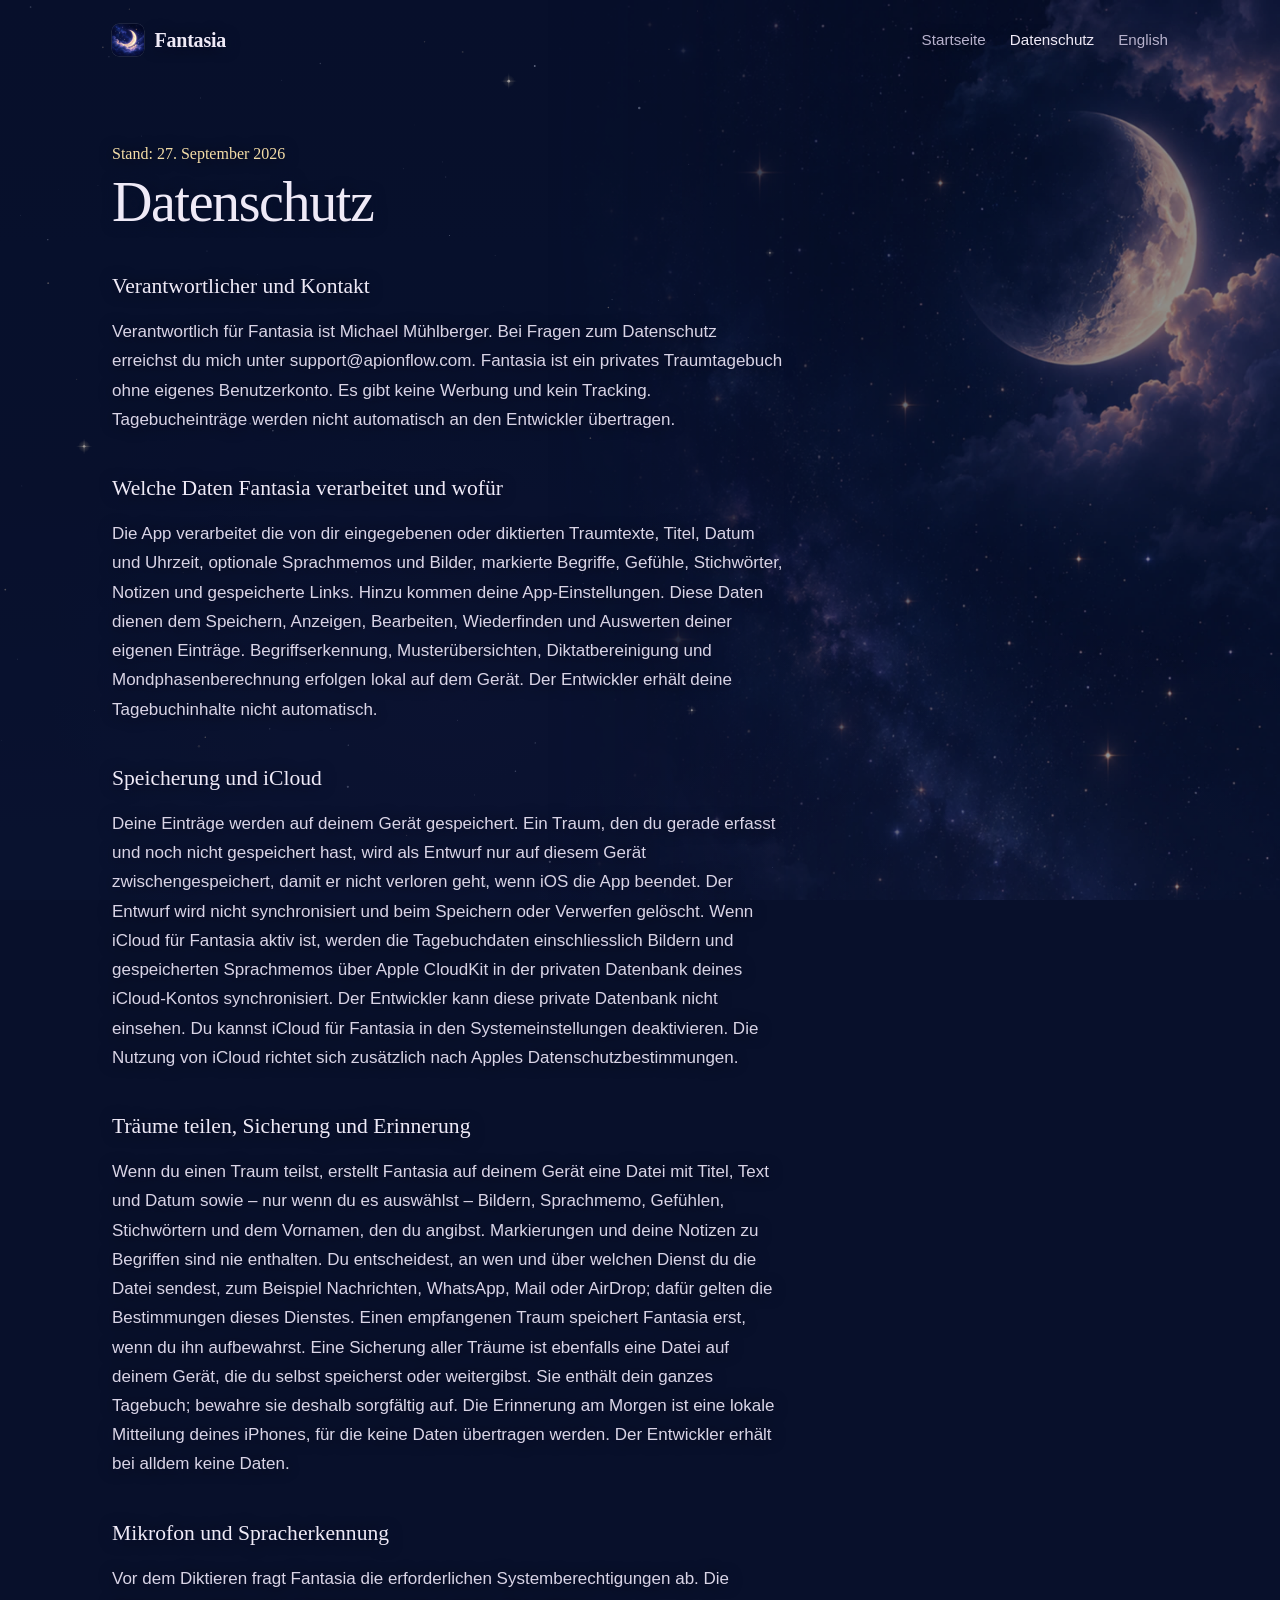
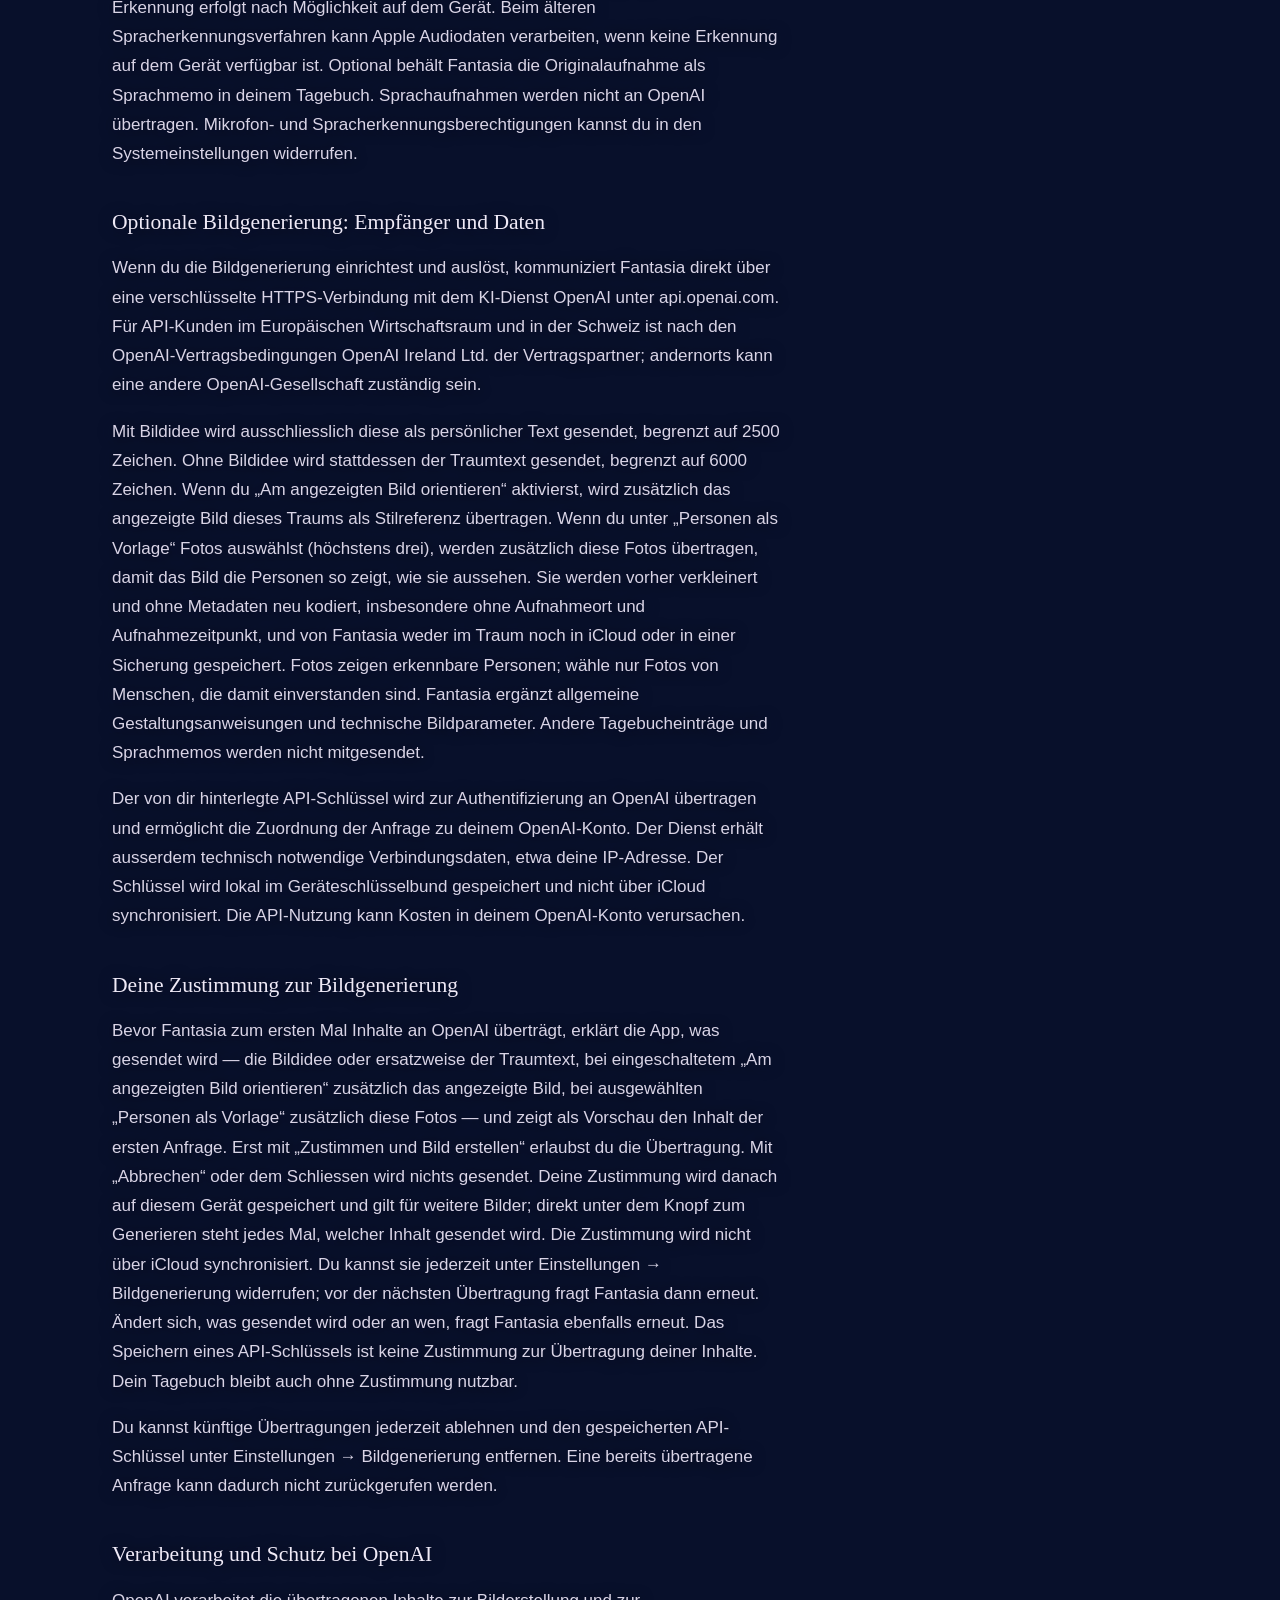
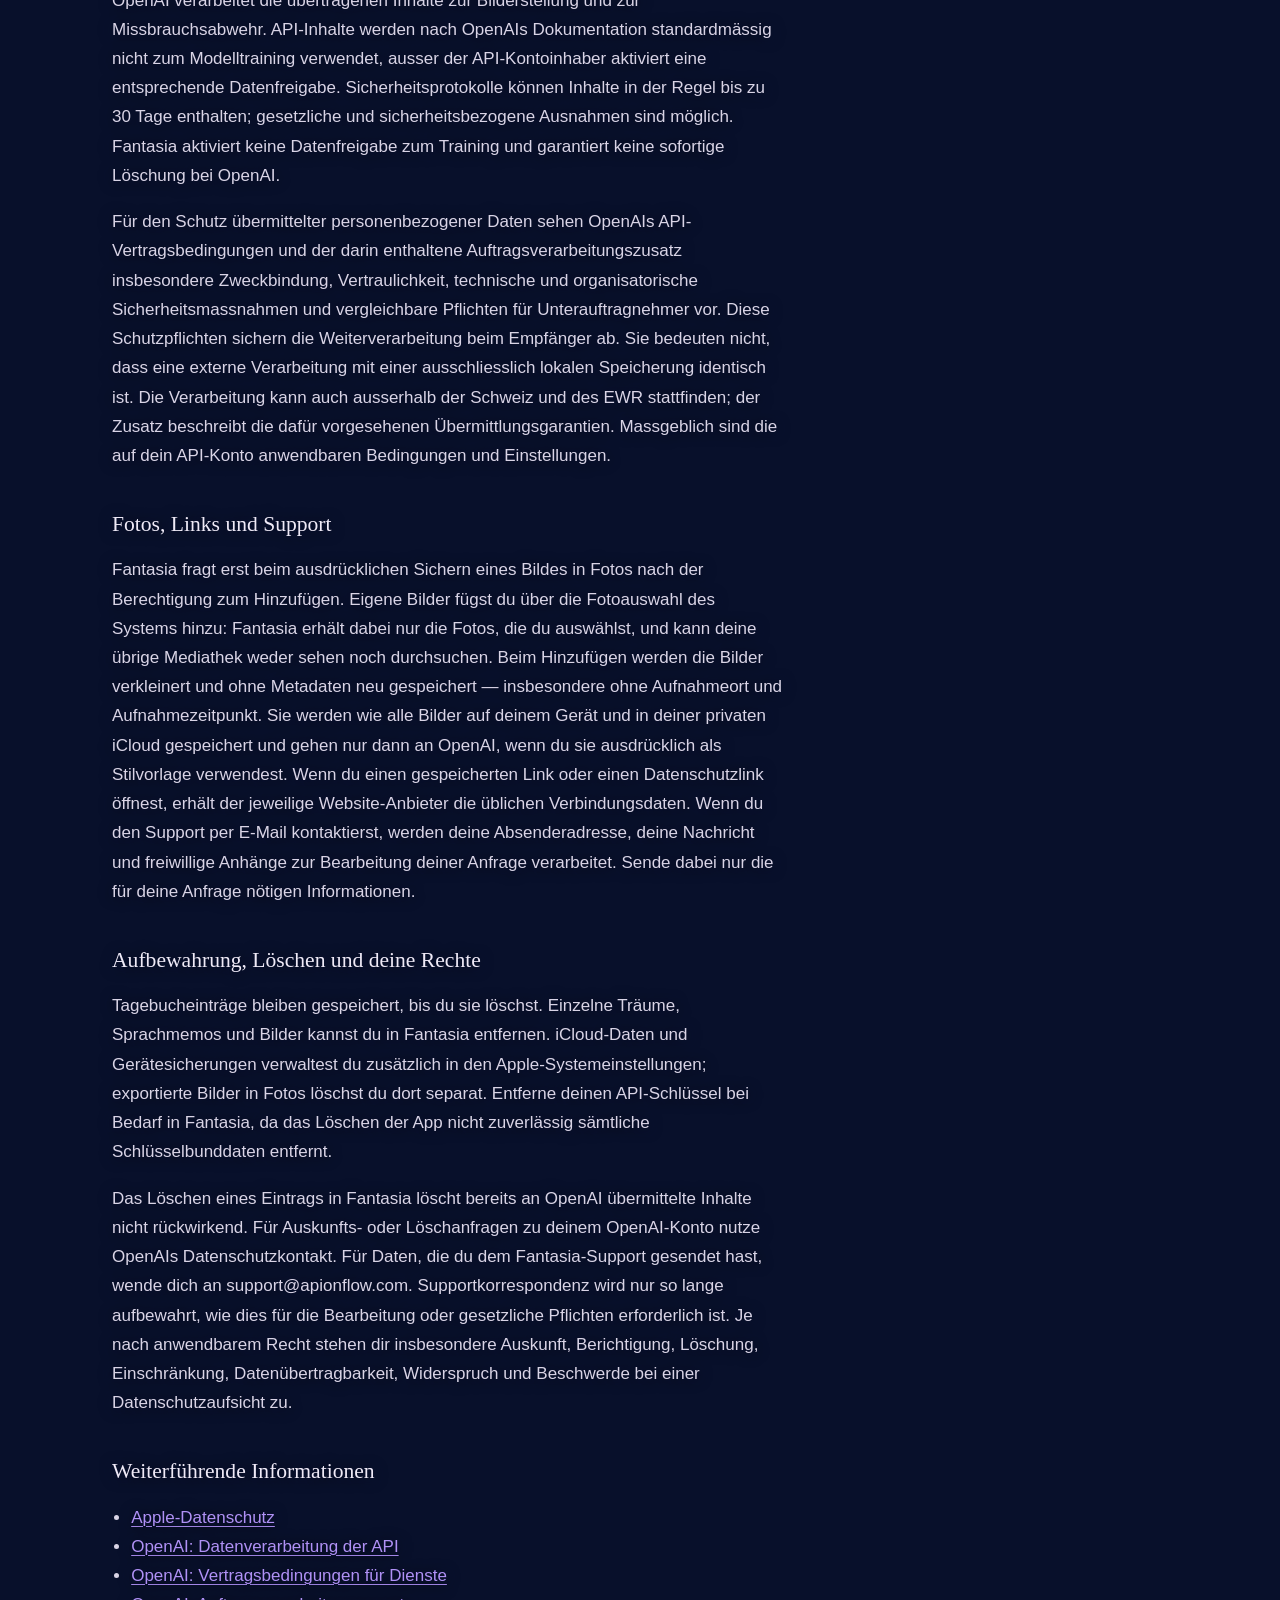
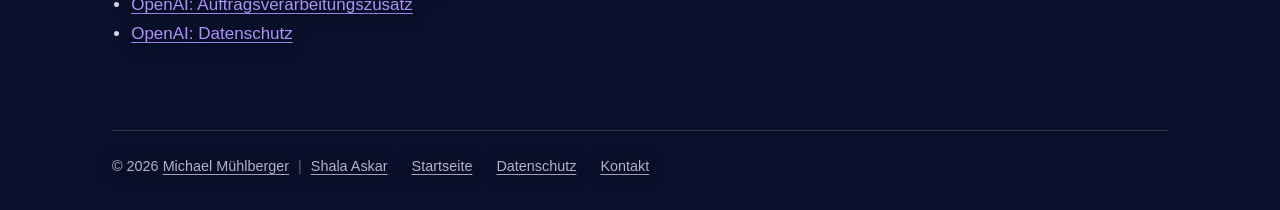
==== commit 74aba56b: "Datenschutz 1.3: Traeume teilen, Sicherung, Erinnerung, Personen als Vorlage (Stand 27. September 20" ====
--- a/docs/datenschutz.html
+++ b/docs/datenschutz.html
@@ -22,7 +22,7 @@
       <nav class="nav" aria-label="Navigation"><a href="./">Startseite</a> <a href="datenschutz.html" aria-current="page">Datenschutz</a> <a href="privacy.html" lang="en">English</a></nav>
     </header>
     <main class="policy">
-      <p class="updated">Stand: 24. September 2026</p>
+      <p class="updated">Stand: 27. September 2026</p>
       <h1>Datenschutz</h1>
       <h2>Verantwortlicher und Kontakt</h2>
       <p>Verantwortlich für Fantasia ist Michael Mühlberger. Bei Fragen zum Datenschutz erreichst du mich unter support@apionflow.com. Fantasia ist ein privates Traumtagebuch ohne eigenes Benutzerkonto. Es gibt keine Werbung und kein Tracking. Tagebucheinträge werden nicht automatisch an den Entwickler übertragen.</p>
@@ -30,15 +30,17 @@
       <p>Die App verarbeitet die von dir eingegebenen oder diktierten Traumtexte, Titel, Datum und Uhrzeit, optionale Sprachmemos und Bilder, markierte Begriffe, Gefühle, Stichwörter, Notizen und gespeicherte Links. Hinzu kommen deine App-Einstellungen. Diese Daten dienen dem Speichern, Anzeigen, Bearbeiten, Wiederfinden und Auswerten deiner eigenen Einträge. Begriffserkennung, Musterübersichten, Diktatbereinigung und Mondphasenberechnung erfolgen lokal auf dem Gerät. Der Entwickler erhält deine Tagebuchinhalte nicht automatisch.</p>
       <h2>Speicherung und iCloud</h2>
       <p>Deine Einträge werden auf deinem Gerät gespeichert. Ein Traum, den du gerade erfasst und noch nicht gespeichert hast, wird als Entwurf nur auf diesem Gerät zwischengespeichert, damit er nicht verloren geht, wenn iOS die App beendet. Der Entwurf wird nicht synchronisiert und beim Speichern oder Verwerfen gelöscht. Wenn iCloud für Fantasia aktiv ist, werden die Tagebuchdaten einschliesslich Bildern und gespeicherten Sprachmemos über Apple CloudKit in der privaten Datenbank deines iCloud-Kontos synchronisiert. Der Entwickler kann diese private Datenbank nicht einsehen. Du kannst iCloud für Fantasia in den Systemeinstellungen deaktivieren. Die Nutzung von iCloud richtet sich zusätzlich nach Apples Datenschutzbestimmungen.</p>
+      <h2>Träume teilen, Sicherung und Erinnerung</h2>
+      <p>Wenn du einen Traum teilst, erstellt Fantasia auf deinem Gerät eine Datei mit Titel, Text und Datum sowie – nur wenn du es auswählst – Bildern, Sprachmemo, Gefühlen, Stichwörtern und dem Vornamen, den du angibst. Markierungen und deine Notizen zu Begriffen sind nie enthalten. Du entscheidest, an wen und über welchen Dienst du die Datei sendest, zum Beispiel Nachrichten, WhatsApp, Mail oder AirDrop; dafür gelten die Bestimmungen dieses Dienstes. Einen empfangenen Traum speichert Fantasia erst, wenn du ihn aufbewahrst. Eine Sicherung aller Träume ist ebenfalls eine Datei auf deinem Gerät, die du selbst speicherst oder weitergibst. Sie enthält dein ganzes Tagebuch; bewahre sie deshalb sorgfältig auf. Die Erinnerung am Morgen ist eine lokale Mitteilung deines iPhones, für die keine Daten übertragen werden. Der Entwickler erhält bei alldem keine Daten.</p>
       <h2>Mikrofon und Spracherkennung</h2>
       <p>Vor dem Diktieren fragt Fantasia die erforderlichen Systemberechtigungen ab. Die Erkennung erfolgt nach Möglichkeit auf dem Gerät. Beim älteren Spracherkennungsverfahren kann Apple Audiodaten verarbeiten, wenn keine Erkennung auf dem Gerät verfügbar ist. Optional behält Fantasia die Originalaufnahme als Sprachmemo in deinem Tagebuch. Sprachaufnahmen werden nicht an OpenAI übertragen. Mikrofon- und Spracherkennungsberechtigungen kannst du in den Systemeinstellungen widerrufen.</p>
       <h2>Optionale Bildgenerierung: Empfänger und Daten</h2>
       <p>Wenn du die Bildgenerierung einrichtest und auslöst, kommuniziert Fantasia direkt über eine verschlüsselte HTTPS-Verbindung mit dem KI-Dienst OpenAI unter api.openai.com. Für API-Kunden im Europäischen Wirtschaftsraum und in der Schweiz ist nach den OpenAI-Vertragsbedingungen OpenAI Ireland Ltd. der Vertragspartner; andernorts kann eine andere OpenAI-Gesellschaft zuständig sein.</p>
-      <p>Mit Bildidee wird ausschliesslich diese als persönlicher Text gesendet, begrenzt auf 2500 Zeichen. Ohne Bildidee wird stattdessen der Traumtext gesendet, begrenzt auf 6000 Zeichen. Wenn du „Am angezeigten Bild orientieren“ aktivierst, wird zusätzlich das angezeigte Bild dieses Traums als Stilreferenz übertragen. Fantasia ergänzt allgemeine Gestaltungsanweisungen und technische Bildparameter. Andere Tagebucheinträge und Sprachmemos werden nicht mitgesendet.</p>
+      <p>Mit Bildidee wird ausschliesslich diese als persönlicher Text gesendet, begrenzt auf 2500 Zeichen. Ohne Bildidee wird stattdessen der Traumtext gesendet, begrenzt auf 6000 Zeichen. Wenn du „Am angezeigten Bild orientieren“ aktivierst, wird zusätzlich das angezeigte Bild dieses Traums als Stilreferenz übertragen. Wenn du unter „Personen als Vorlage“ Fotos auswählst (höchstens drei), werden zusätzlich diese Fotos übertragen, damit das Bild die Personen so zeigt, wie sie aussehen. Sie werden vorher verkleinert und ohne Metadaten neu kodiert, insbesondere ohne Aufnahmeort und Aufnahmezeitpunkt, und von Fantasia weder im Traum noch in iCloud oder in einer Sicherung gespeichert. Fotos zeigen erkennbare Personen; wähle nur Fotos von Menschen, die damit einverstanden sind. Fantasia ergänzt allgemeine Gestaltungsanweisungen und technische Bildparameter. Andere Tagebucheinträge und Sprachmemos werden nicht mitgesendet.</p>
       <p>Der von dir hinterlegte API-Schlüssel wird zur Authentifizierung an OpenAI übertragen und ermöglicht die Zuordnung der Anfrage zu deinem OpenAI-Konto. Der Dienst erhält ausserdem technisch notwendige Verbindungsdaten, etwa deine IP-Adresse. Der Schlüssel wird lokal im Geräteschlüsselbund gespeichert und nicht über iCloud synchronisiert. Die API-Nutzung kann Kosten in deinem OpenAI-Konto verursachen.</p>
       <h2>Deine Zustimmung zur Bildgenerierung</h2>
-      <p>Bevor Fantasia zum ersten Mal Inhalte an OpenAI überträgt, erklärt die App, was gesendet wird — die Bildidee oder ersatzweise der Traumtext, bei eingeschaltetem „Am angezeigten Bild orientieren“ zusätzlich das angezeigte Bild — und zeigt als Vorschau den Inhalt der ersten Anfrage. Erst mit „Zustimmen und Bild erstellen“ erlaubst du die Übertragung. Mit „Abbrechen“ oder dem Schliessen wird nichts gesendet. Deine Zustimmung wird danach auf diesem Gerät gespeichert und gilt für weitere Bilder; direkt unter dem Knopf zum Generieren steht jedes Mal, welcher Inhalt gesendet wird. Die Zustimmung wird nicht über iCloud synchronisiert. Du kannst sie jederzeit unter Einstellungen → OpenAI-Bildgenerierung widerrufen; vor der nächsten Übertragung fragt Fantasia dann erneut. Ändert sich, was gesendet wird oder an wen, fragt Fantasia ebenfalls erneut. Das Speichern eines API-Schlüssels ist keine Zustimmung zur Übertragung deiner Inhalte. Dein Tagebuch bleibt auch ohne Zustimmung nutzbar.</p>
-      <p>Du kannst künftige Übertragungen jederzeit ablehnen und den gespeicherten API-Schlüssel unter Einstellungen → OpenAI-Bildgenerierung entfernen. Eine bereits übertragene Anfrage kann dadurch nicht zurückgerufen werden.</p>
+      <p>Bevor Fantasia zum ersten Mal Inhalte an OpenAI überträgt, erklärt die App, was gesendet wird — die Bildidee oder ersatzweise der Traumtext, bei eingeschaltetem „Am angezeigten Bild orientieren“ zusätzlich das angezeigte Bild, bei ausgewählten „Personen als Vorlage“ zusätzlich diese Fotos — und zeigt als Vorschau den Inhalt der ersten Anfrage. Erst mit „Zustimmen und Bild erstellen“ erlaubst du die Übertragung. Mit „Abbrechen“ oder dem Schliessen wird nichts gesendet. Deine Zustimmung wird danach auf diesem Gerät gespeichert und gilt für weitere Bilder; direkt unter dem Knopf zum Generieren steht jedes Mal, welcher Inhalt gesendet wird. Die Zustimmung wird nicht über iCloud synchronisiert. Du kannst sie jederzeit unter Einstellungen → Bildgenerierung widerrufen; vor der nächsten Übertragung fragt Fantasia dann erneut. Ändert sich, was gesendet wird oder an wen, fragt Fantasia ebenfalls erneut. Das Speichern eines API-Schlüssels ist keine Zustimmung zur Übertragung deiner Inhalte. Dein Tagebuch bleibt auch ohne Zustimmung nutzbar.</p>
+      <p>Du kannst künftige Übertragungen jederzeit ablehnen und den gespeicherten API-Schlüssel unter Einstellungen → Bildgenerierung entfernen. Eine bereits übertragene Anfrage kann dadurch nicht zurückgerufen werden.</p>
       <h2>Verarbeitung und Schutz bei OpenAI</h2>
       <p>OpenAI verarbeitet die übertragenen Inhalte zur Bilderstellung und zur Missbrauchsabwehr. API-Inhalte werden nach OpenAIs Dokumentation standardmässig nicht zum Modelltraining verwendet, ausser der API-Kontoinhaber aktiviert eine entsprechende Datenfreigabe. Sicherheitsprotokolle können Inhalte in der Regel bis zu 30 Tage enthalten; gesetzliche und sicherheitsbezogene Ausnahmen sind möglich. Fantasia aktiviert keine Datenfreigabe zum Training und garantiert keine sofortige Löschung bei OpenAI.</p>
       <p>Für den Schutz übermittelter personenbezogener Daten sehen OpenAIs API-Vertragsbedingungen und der darin enthaltene Auftragsverarbeitungszusatz insbesondere Zweckbindung, Vertraulichkeit, technische und organisatorische Sicherheitsmassnahmen und vergleichbare Pflichten für Unterauftragnehmer vor. Diese Schutzpflichten sichern die Weiterverarbeitung beim Empfänger ab. Sie bedeuten nicht, dass eine externe Verarbeitung mit einer ausschliesslich lokalen Speicherung identisch ist. Die Verarbeitung kann auch ausserhalb der Schweiz und des EWR stattfinden; der Zusatz beschreibt die dafür vorgesehenen Übermittlungsgarantien. Massgeblich sind die auf dein API-Konto anwendbaren Bedingungen und Einstellungen.</p>
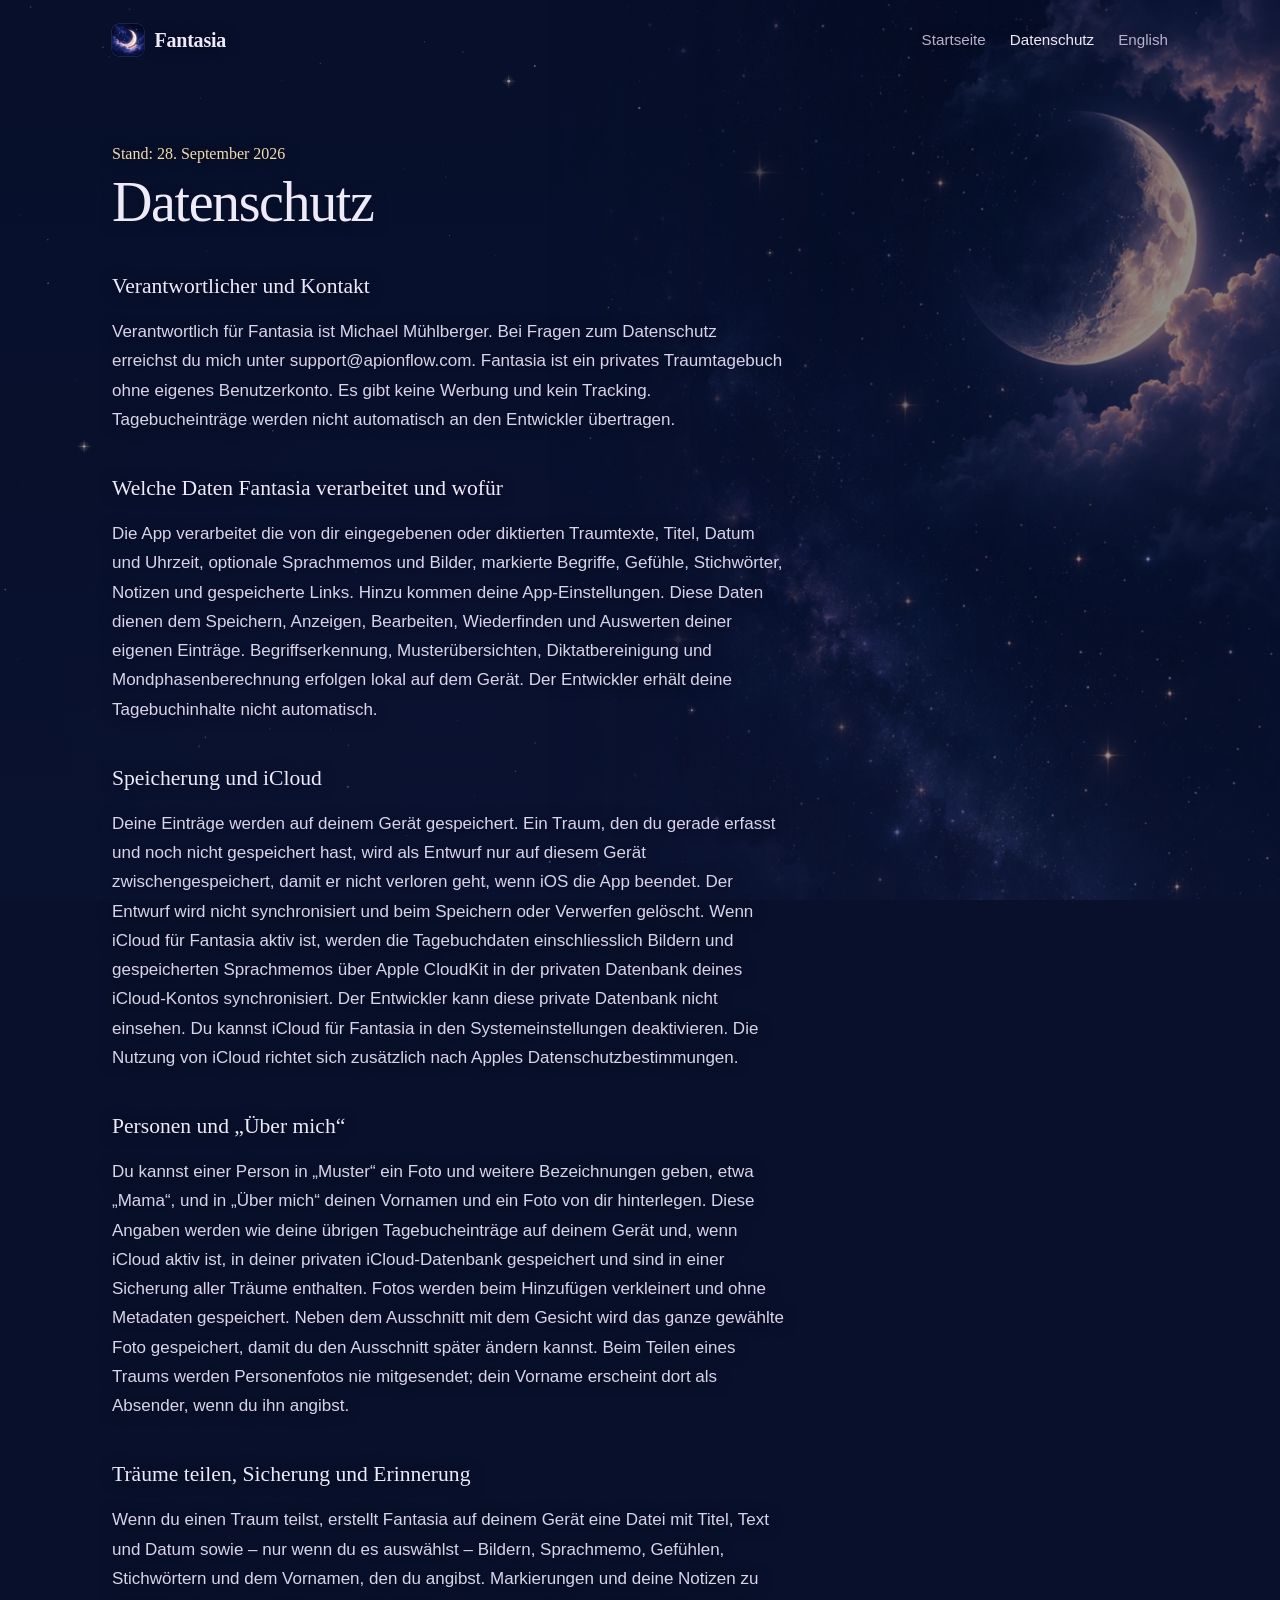
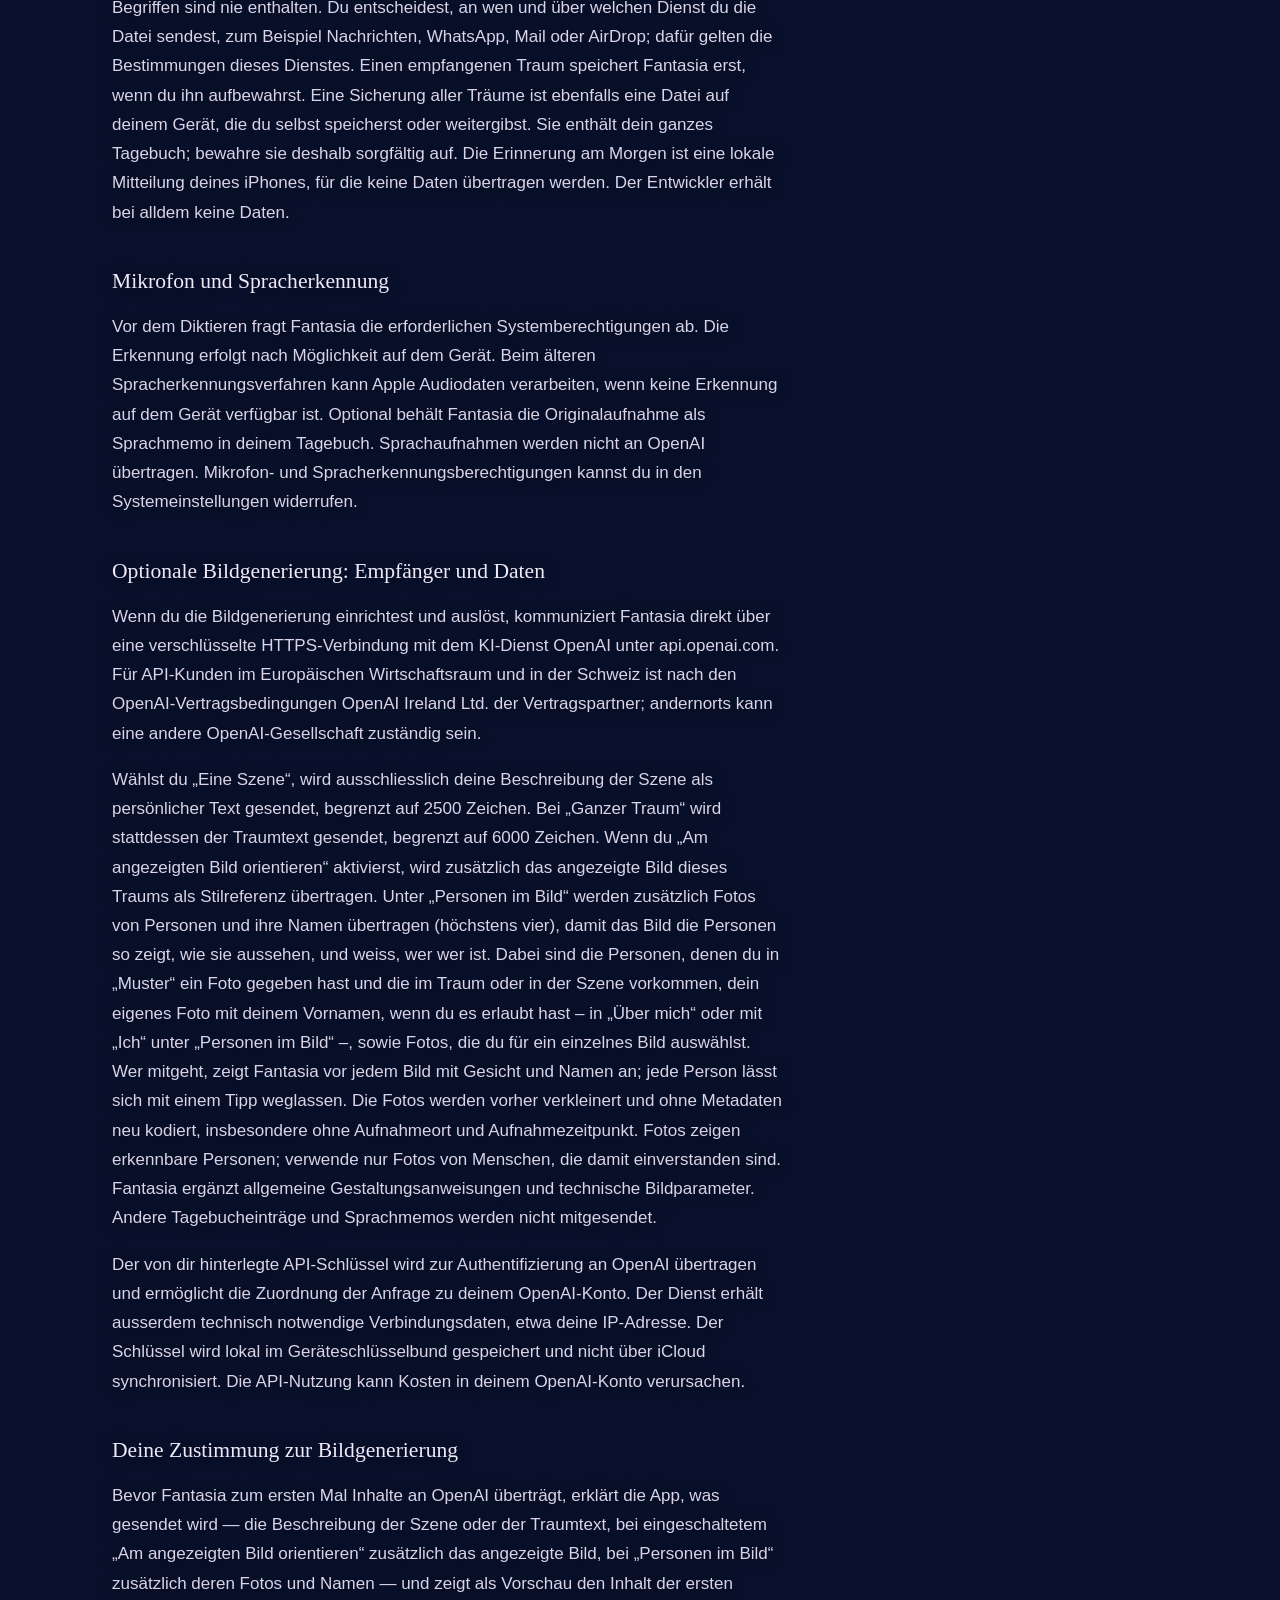
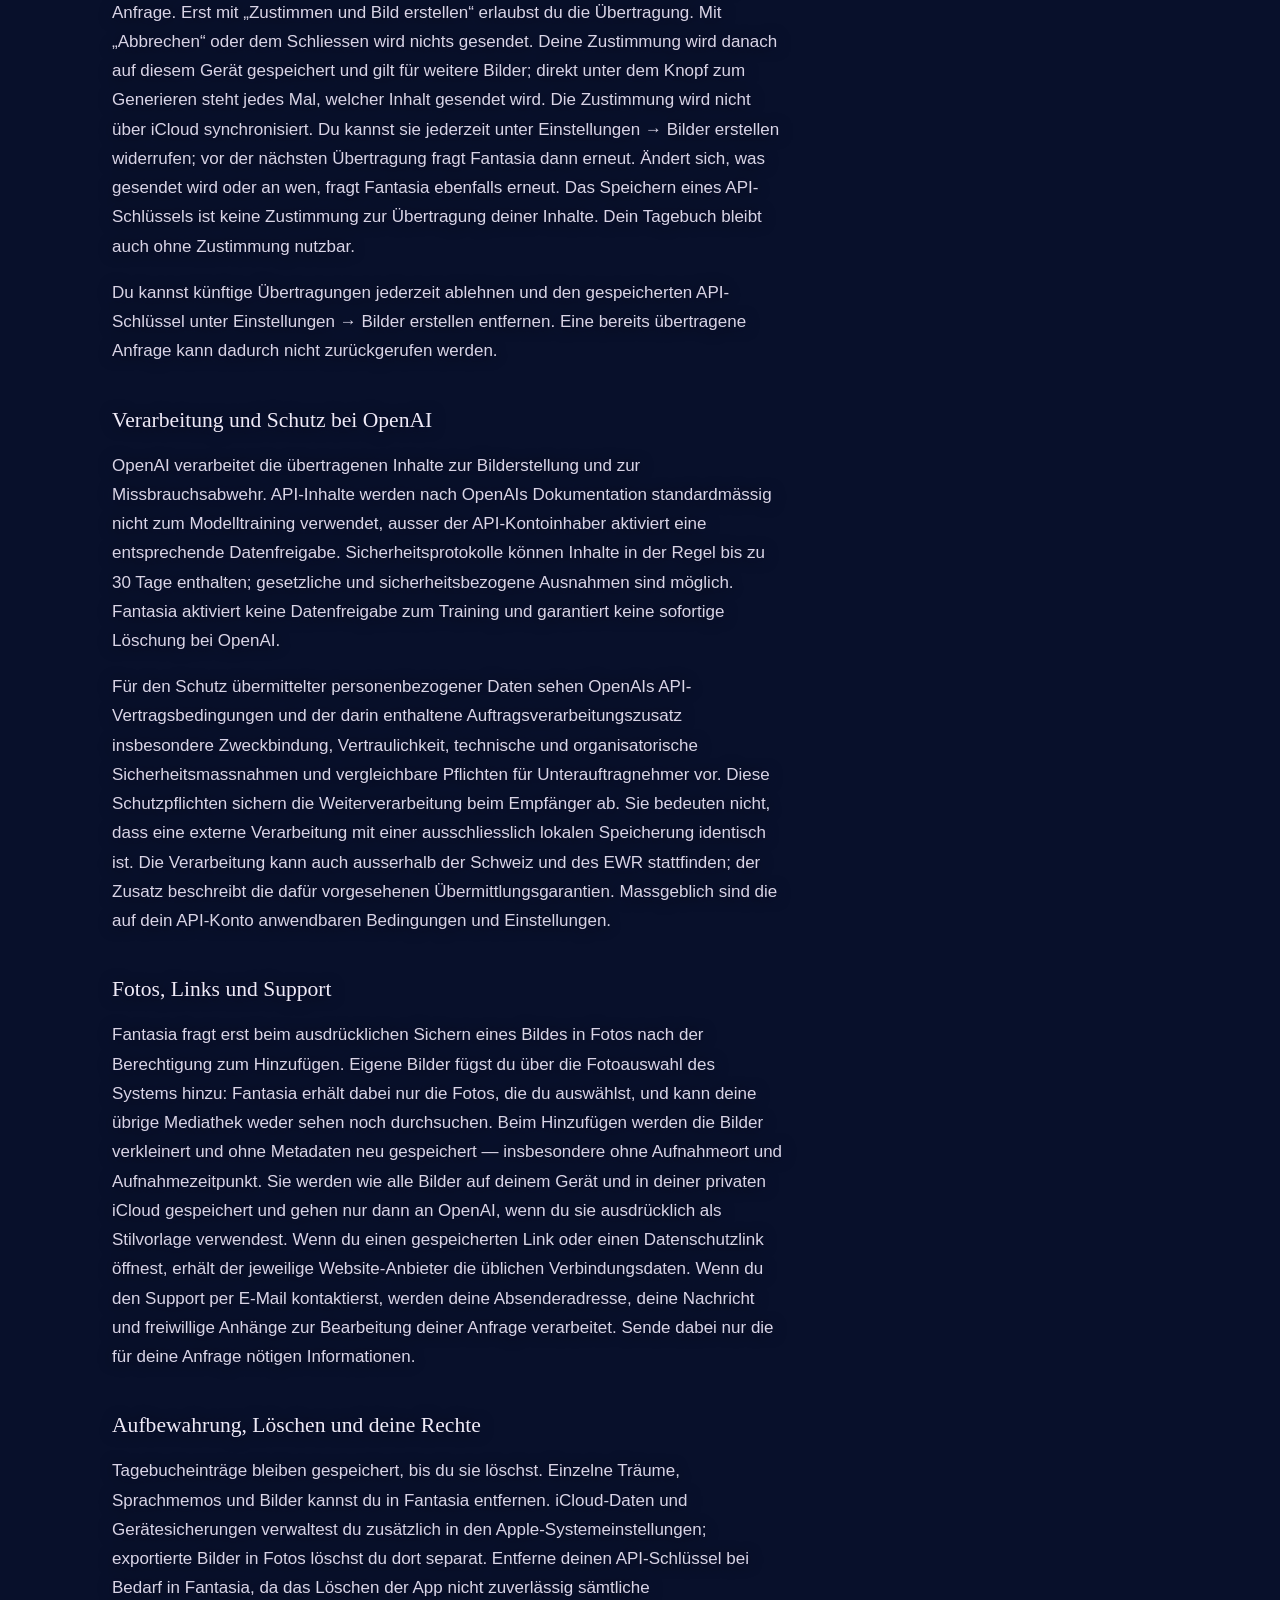
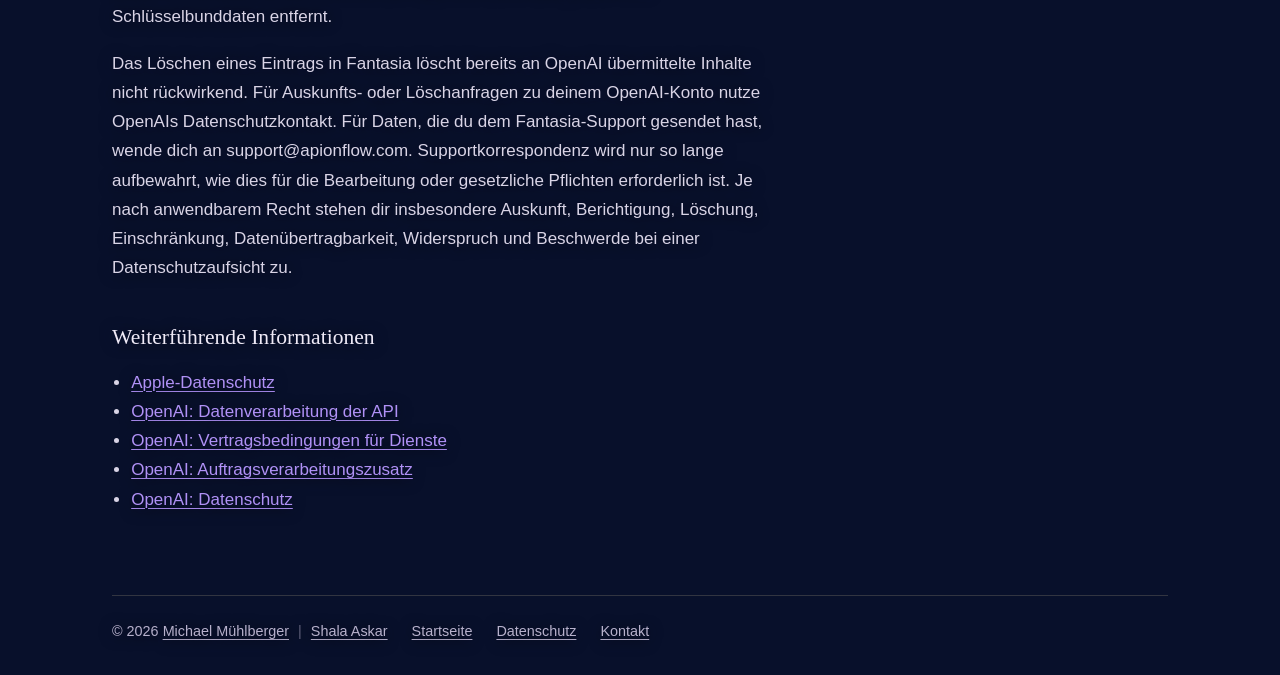
==== commit 88ae2d6b: "Add files via upload" ====
--- a/docs/datenschutz.html
+++ b/docs/datenschutz.html
@@ -22,7 +22,7 @@
       <nav class="nav" aria-label="Navigation"><a href="./">Startseite</a> <a href="datenschutz.html" aria-current="page">Datenschutz</a> <a href="privacy.html" lang="en">English</a></nav>
     </header>
     <main class="policy">
-      <p class="updated">Stand: 27. September 2026</p>
+      <p class="updated">Stand: 28. September 2026</p>
       <h1>Datenschutz</h1>
       <h2>Verantwortlicher und Kontakt</h2>
       <p>Verantwortlich für Fantasia ist Michael Mühlberger. Bei Fragen zum Datenschutz erreichst du mich unter support@apionflow.com. Fantasia ist ein privates Traumtagebuch ohne eigenes Benutzerkonto. Es gibt keine Werbung und kein Tracking. Tagebucheinträge werden nicht automatisch an den Entwickler übertragen.</p>
@@ -30,17 +30,19 @@
       <p>Die App verarbeitet die von dir eingegebenen oder diktierten Traumtexte, Titel, Datum und Uhrzeit, optionale Sprachmemos und Bilder, markierte Begriffe, Gefühle, Stichwörter, Notizen und gespeicherte Links. Hinzu kommen deine App-Einstellungen. Diese Daten dienen dem Speichern, Anzeigen, Bearbeiten, Wiederfinden und Auswerten deiner eigenen Einträge. Begriffserkennung, Musterübersichten, Diktatbereinigung und Mondphasenberechnung erfolgen lokal auf dem Gerät. Der Entwickler erhält deine Tagebuchinhalte nicht automatisch.</p>
       <h2>Speicherung und iCloud</h2>
       <p>Deine Einträge werden auf deinem Gerät gespeichert. Ein Traum, den du gerade erfasst und noch nicht gespeichert hast, wird als Entwurf nur auf diesem Gerät zwischengespeichert, damit er nicht verloren geht, wenn iOS die App beendet. Der Entwurf wird nicht synchronisiert und beim Speichern oder Verwerfen gelöscht. Wenn iCloud für Fantasia aktiv ist, werden die Tagebuchdaten einschliesslich Bildern und gespeicherten Sprachmemos über Apple CloudKit in der privaten Datenbank deines iCloud-Kontos synchronisiert. Der Entwickler kann diese private Datenbank nicht einsehen. Du kannst iCloud für Fantasia in den Systemeinstellungen deaktivieren. Die Nutzung von iCloud richtet sich zusätzlich nach Apples Datenschutzbestimmungen.</p>
+      <h2>Personen und „Über mich“</h2>
+      <p>Du kannst einer Person in „Muster“ ein Foto und weitere Bezeichnungen geben, etwa „Mama“, und in „Über mich“ deinen Vornamen und ein Foto von dir hinterlegen. Diese Angaben werden wie deine übrigen Tagebucheinträge auf deinem Gerät und, wenn iCloud aktiv ist, in deiner privaten iCloud-Datenbank gespeichert und sind in einer Sicherung aller Träume enthalten. Fotos werden beim Hinzufügen verkleinert und ohne Metadaten gespeichert. Neben dem Ausschnitt mit dem Gesicht wird das ganze gewählte Foto gespeichert, damit du den Ausschnitt später ändern kannst. Beim Teilen eines Traums werden Personenfotos nie mitgesendet; dein Vorname erscheint dort als Absender, wenn du ihn angibst.</p>
       <h2>Träume teilen, Sicherung und Erinnerung</h2>
       <p>Wenn du einen Traum teilst, erstellt Fantasia auf deinem Gerät eine Datei mit Titel, Text und Datum sowie – nur wenn du es auswählst – Bildern, Sprachmemo, Gefühlen, Stichwörtern und dem Vornamen, den du angibst. Markierungen und deine Notizen zu Begriffen sind nie enthalten. Du entscheidest, an wen und über welchen Dienst du die Datei sendest, zum Beispiel Nachrichten, WhatsApp, Mail oder AirDrop; dafür gelten die Bestimmungen dieses Dienstes. Einen empfangenen Traum speichert Fantasia erst, wenn du ihn aufbewahrst. Eine Sicherung aller Träume ist ebenfalls eine Datei auf deinem Gerät, die du selbst speicherst oder weitergibst. Sie enthält dein ganzes Tagebuch; bewahre sie deshalb sorgfältig auf. Die Erinnerung am Morgen ist eine lokale Mitteilung deines iPhones, für die keine Daten übertragen werden. Der Entwickler erhält bei alldem keine Daten.</p>
       <h2>Mikrofon und Spracherkennung</h2>
       <p>Vor dem Diktieren fragt Fantasia die erforderlichen Systemberechtigungen ab. Die Erkennung erfolgt nach Möglichkeit auf dem Gerät. Beim älteren Spracherkennungsverfahren kann Apple Audiodaten verarbeiten, wenn keine Erkennung auf dem Gerät verfügbar ist. Optional behält Fantasia die Originalaufnahme als Sprachmemo in deinem Tagebuch. Sprachaufnahmen werden nicht an OpenAI übertragen. Mikrofon- und Spracherkennungsberechtigungen kannst du in den Systemeinstellungen widerrufen.</p>
       <h2>Optionale Bildgenerierung: Empfänger und Daten</h2>
       <p>Wenn du die Bildgenerierung einrichtest und auslöst, kommuniziert Fantasia direkt über eine verschlüsselte HTTPS-Verbindung mit dem KI-Dienst OpenAI unter api.openai.com. Für API-Kunden im Europäischen Wirtschaftsraum und in der Schweiz ist nach den OpenAI-Vertragsbedingungen OpenAI Ireland Ltd. der Vertragspartner; andernorts kann eine andere OpenAI-Gesellschaft zuständig sein.</p>
-      <p>Mit Bildidee wird ausschliesslich diese als persönlicher Text gesendet, begrenzt auf 2500 Zeichen. Ohne Bildidee wird stattdessen der Traumtext gesendet, begrenzt auf 6000 Zeichen. Wenn du „Am angezeigten Bild orientieren“ aktivierst, wird zusätzlich das angezeigte Bild dieses Traums als Stilreferenz übertragen. Wenn du unter „Personen als Vorlage“ Fotos auswählst (höchstens drei), werden zusätzlich diese Fotos übertragen, damit das Bild die Personen so zeigt, wie sie aussehen. Sie werden vorher verkleinert und ohne Metadaten neu kodiert, insbesondere ohne Aufnahmeort und Aufnahmezeitpunkt, und von Fantasia weder im Traum noch in iCloud oder in einer Sicherung gespeichert. Fotos zeigen erkennbare Personen; wähle nur Fotos von Menschen, die damit einverstanden sind. Fantasia ergänzt allgemeine Gestaltungsanweisungen und technische Bildparameter. Andere Tagebucheinträge und Sprachmemos werden nicht mitgesendet.</p>
+      <p>Wählst du „Eine Szene“, wird ausschliesslich deine Beschreibung der Szene als persönlicher Text gesendet, begrenzt auf 2500 Zeichen. Bei „Ganzer Traum“ wird stattdessen der Traumtext gesendet, begrenzt auf 6000 Zeichen. Wenn du „Am angezeigten Bild orientieren“ aktivierst, wird zusätzlich das angezeigte Bild dieses Traums als Stilreferenz übertragen. Unter „Personen im Bild“ werden zusätzlich Fotos von Personen und ihre Namen übertragen (höchstens vier), damit das Bild die Personen so zeigt, wie sie aussehen, und weiss, wer wer ist. Dabei sind die Personen, denen du in „Muster“ ein Foto gegeben hast und die im Traum oder in der Szene vorkommen, dein eigenes Foto mit deinem Vornamen, wenn du es erlaubt hast – in „Über mich“ oder mit „Ich“ unter „Personen im Bild“ –, sowie Fotos, die du für ein einzelnes Bild auswählst. Wer mitgeht, zeigt Fantasia vor jedem Bild mit Gesicht und Namen an; jede Person lässt sich mit einem Tipp weglassen. Die Fotos werden vorher verkleinert und ohne Metadaten neu kodiert, insbesondere ohne Aufnahmeort und Aufnahmezeitpunkt. Fotos zeigen erkennbare Personen; verwende nur Fotos von Menschen, die damit einverstanden sind. Fantasia ergänzt allgemeine Gestaltungsanweisungen und technische Bildparameter. Andere Tagebucheinträge und Sprachmemos werden nicht mitgesendet.</p>
       <p>Der von dir hinterlegte API-Schlüssel wird zur Authentifizierung an OpenAI übertragen und ermöglicht die Zuordnung der Anfrage zu deinem OpenAI-Konto. Der Dienst erhält ausserdem technisch notwendige Verbindungsdaten, etwa deine IP-Adresse. Der Schlüssel wird lokal im Geräteschlüsselbund gespeichert und nicht über iCloud synchronisiert. Die API-Nutzung kann Kosten in deinem OpenAI-Konto verursachen.</p>
       <h2>Deine Zustimmung zur Bildgenerierung</h2>
-      <p>Bevor Fantasia zum ersten Mal Inhalte an OpenAI überträgt, erklärt die App, was gesendet wird — die Bildidee oder ersatzweise der Traumtext, bei eingeschaltetem „Am angezeigten Bild orientieren“ zusätzlich das angezeigte Bild, bei ausgewählten „Personen als Vorlage“ zusätzlich diese Fotos — und zeigt als Vorschau den Inhalt der ersten Anfrage. Erst mit „Zustimmen und Bild erstellen“ erlaubst du die Übertragung. Mit „Abbrechen“ oder dem Schliessen wird nichts gesendet. Deine Zustimmung wird danach auf diesem Gerät gespeichert und gilt für weitere Bilder; direkt unter dem Knopf zum Generieren steht jedes Mal, welcher Inhalt gesendet wird. Die Zustimmung wird nicht über iCloud synchronisiert. Du kannst sie jederzeit unter Einstellungen → Bildgenerierung widerrufen; vor der nächsten Übertragung fragt Fantasia dann erneut. Ändert sich, was gesendet wird oder an wen, fragt Fantasia ebenfalls erneut. Das Speichern eines API-Schlüssels ist keine Zustimmung zur Übertragung deiner Inhalte. Dein Tagebuch bleibt auch ohne Zustimmung nutzbar.</p>
-      <p>Du kannst künftige Übertragungen jederzeit ablehnen und den gespeicherten API-Schlüssel unter Einstellungen → Bildgenerierung entfernen. Eine bereits übertragene Anfrage kann dadurch nicht zurückgerufen werden.</p>
+      <p>Bevor Fantasia zum ersten Mal Inhalte an OpenAI überträgt, erklärt die App, was gesendet wird — die Beschreibung der Szene oder der Traumtext, bei eingeschaltetem „Am angezeigten Bild orientieren“ zusätzlich das angezeigte Bild, bei „Personen im Bild“ zusätzlich deren Fotos und Namen — und zeigt als Vorschau den Inhalt der ersten Anfrage. Erst mit „Zustimmen und Bild erstellen“ erlaubst du die Übertragung. Mit „Abbrechen“ oder dem Schliessen wird nichts gesendet. Deine Zustimmung wird danach auf diesem Gerät gespeichert und gilt für weitere Bilder; direkt unter dem Knopf zum Generieren steht jedes Mal, welcher Inhalt gesendet wird. Die Zustimmung wird nicht über iCloud synchronisiert. Du kannst sie jederzeit unter Einstellungen → Bilder erstellen widerrufen; vor der nächsten Übertragung fragt Fantasia dann erneut. Ändert sich, was gesendet wird oder an wen, fragt Fantasia ebenfalls erneut. Das Speichern eines API-Schlüssels ist keine Zustimmung zur Übertragung deiner Inhalte. Dein Tagebuch bleibt auch ohne Zustimmung nutzbar.</p>
+      <p>Du kannst künftige Übertragungen jederzeit ablehnen und den gespeicherten API-Schlüssel unter Einstellungen → Bilder erstellen entfernen. Eine bereits übertragene Anfrage kann dadurch nicht zurückgerufen werden.</p>
       <h2>Verarbeitung und Schutz bei OpenAI</h2>
       <p>OpenAI verarbeitet die übertragenen Inhalte zur Bilderstellung und zur Missbrauchsabwehr. API-Inhalte werden nach OpenAIs Dokumentation standardmässig nicht zum Modelltraining verwendet, ausser der API-Kontoinhaber aktiviert eine entsprechende Datenfreigabe. Sicherheitsprotokolle können Inhalte in der Regel bis zu 30 Tage enthalten; gesetzliche und sicherheitsbezogene Ausnahmen sind möglich. Fantasia aktiviert keine Datenfreigabe zum Training und garantiert keine sofortige Löschung bei OpenAI.</p>
       <p>Für den Schutz übermittelter personenbezogener Daten sehen OpenAIs API-Vertragsbedingungen und der darin enthaltene Auftragsverarbeitungszusatz insbesondere Zweckbindung, Vertraulichkeit, technische und organisatorische Sicherheitsmassnahmen und vergleichbare Pflichten für Unterauftragnehmer vor. Diese Schutzpflichten sichern die Weiterverarbeitung beim Empfänger ab. Sie bedeuten nicht, dass eine externe Verarbeitung mit einer ausschliesslich lokalen Speicherung identisch ist. Die Verarbeitung kann auch ausserhalb der Schweiz und des EWR stattfinden; der Zusatz beschreibt die dafür vorgesehenen Übermittlungsgarantien. Massgeblich sind die auf dein API-Konto anwendbaren Bedingungen und Einstellungen.</p>
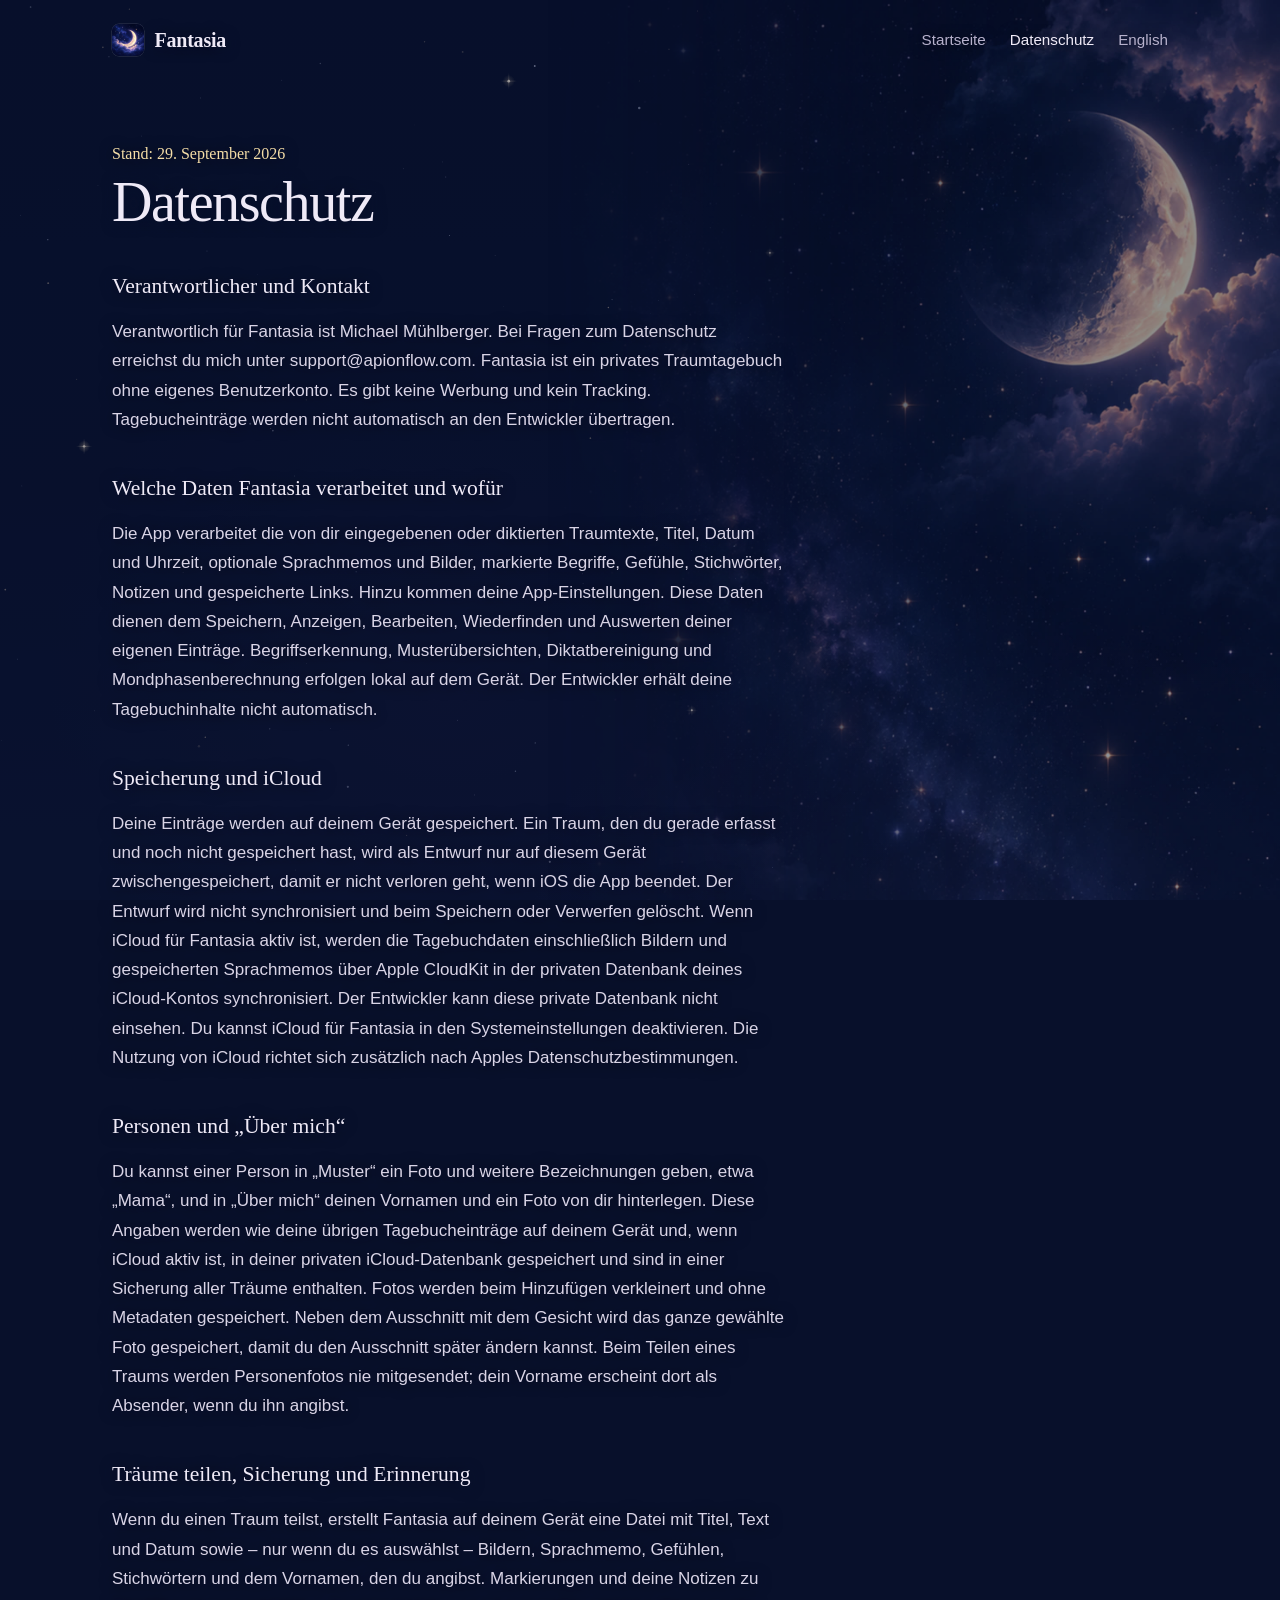
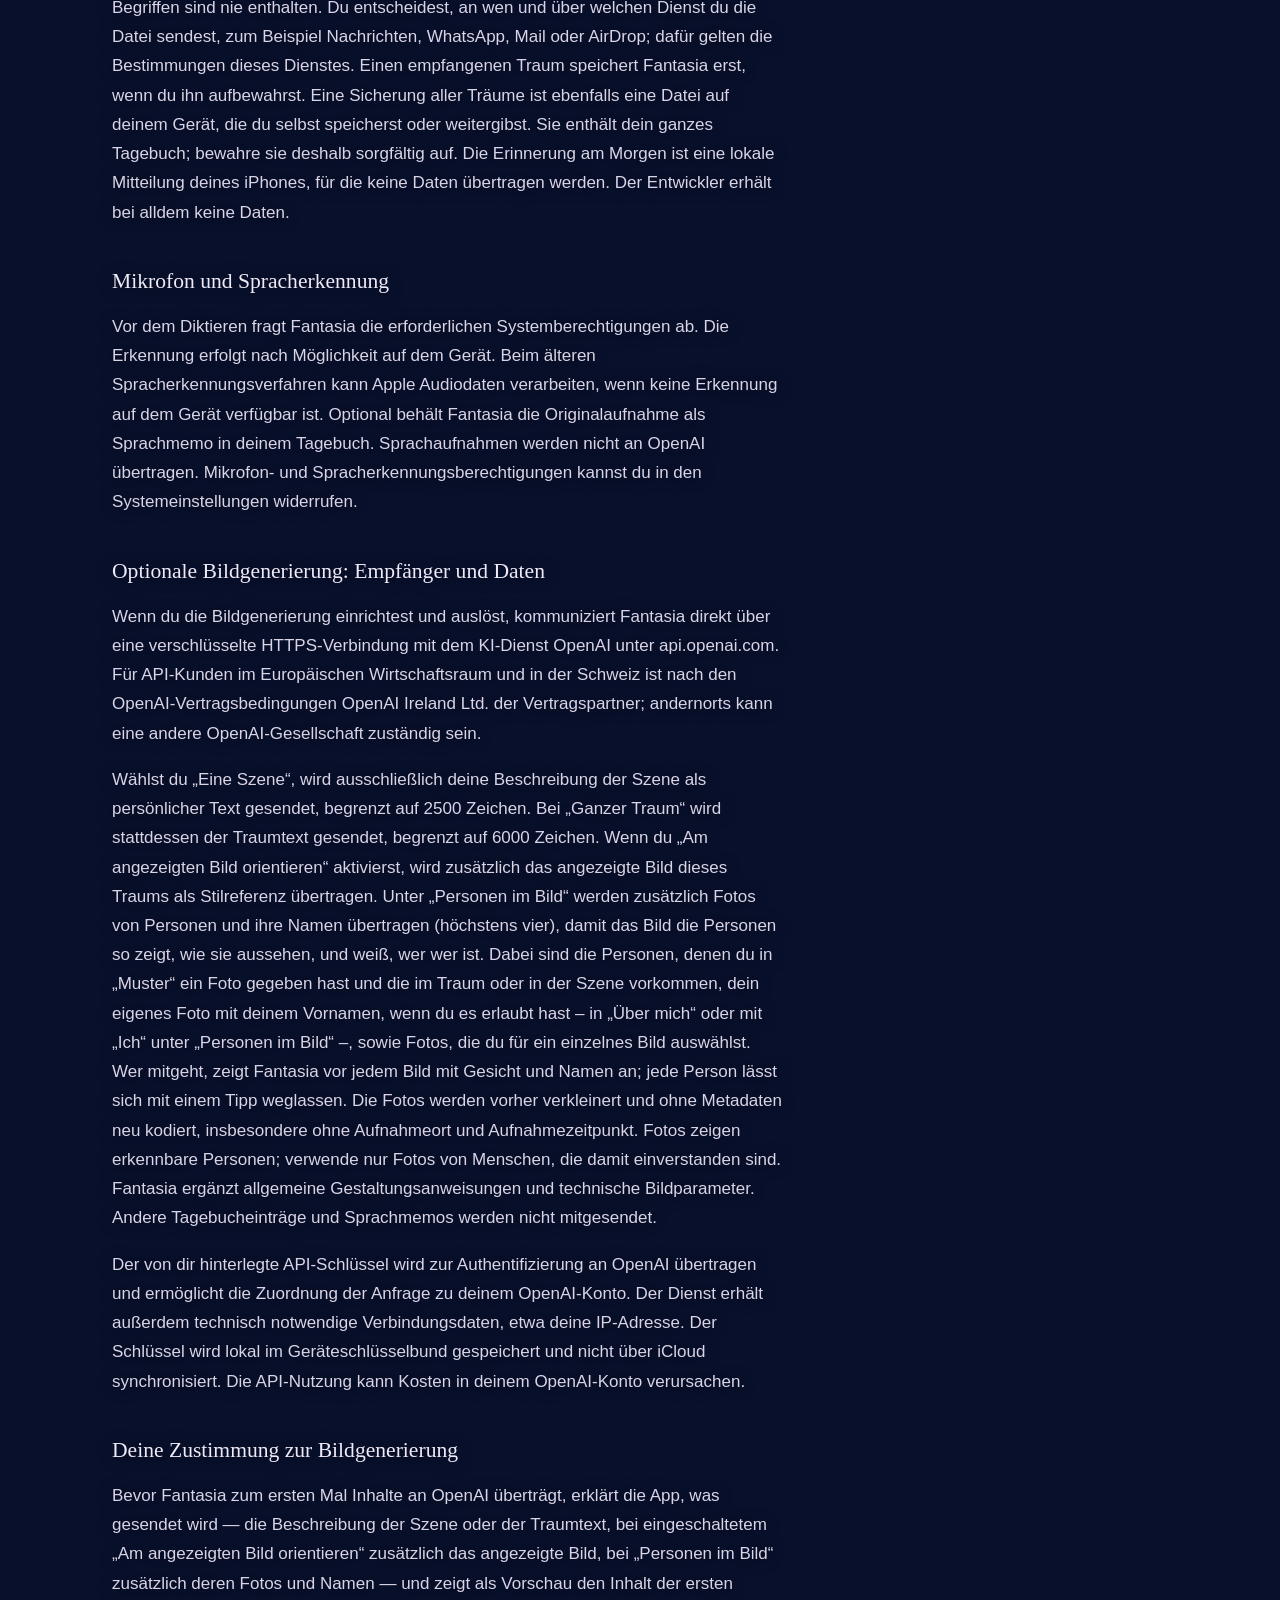
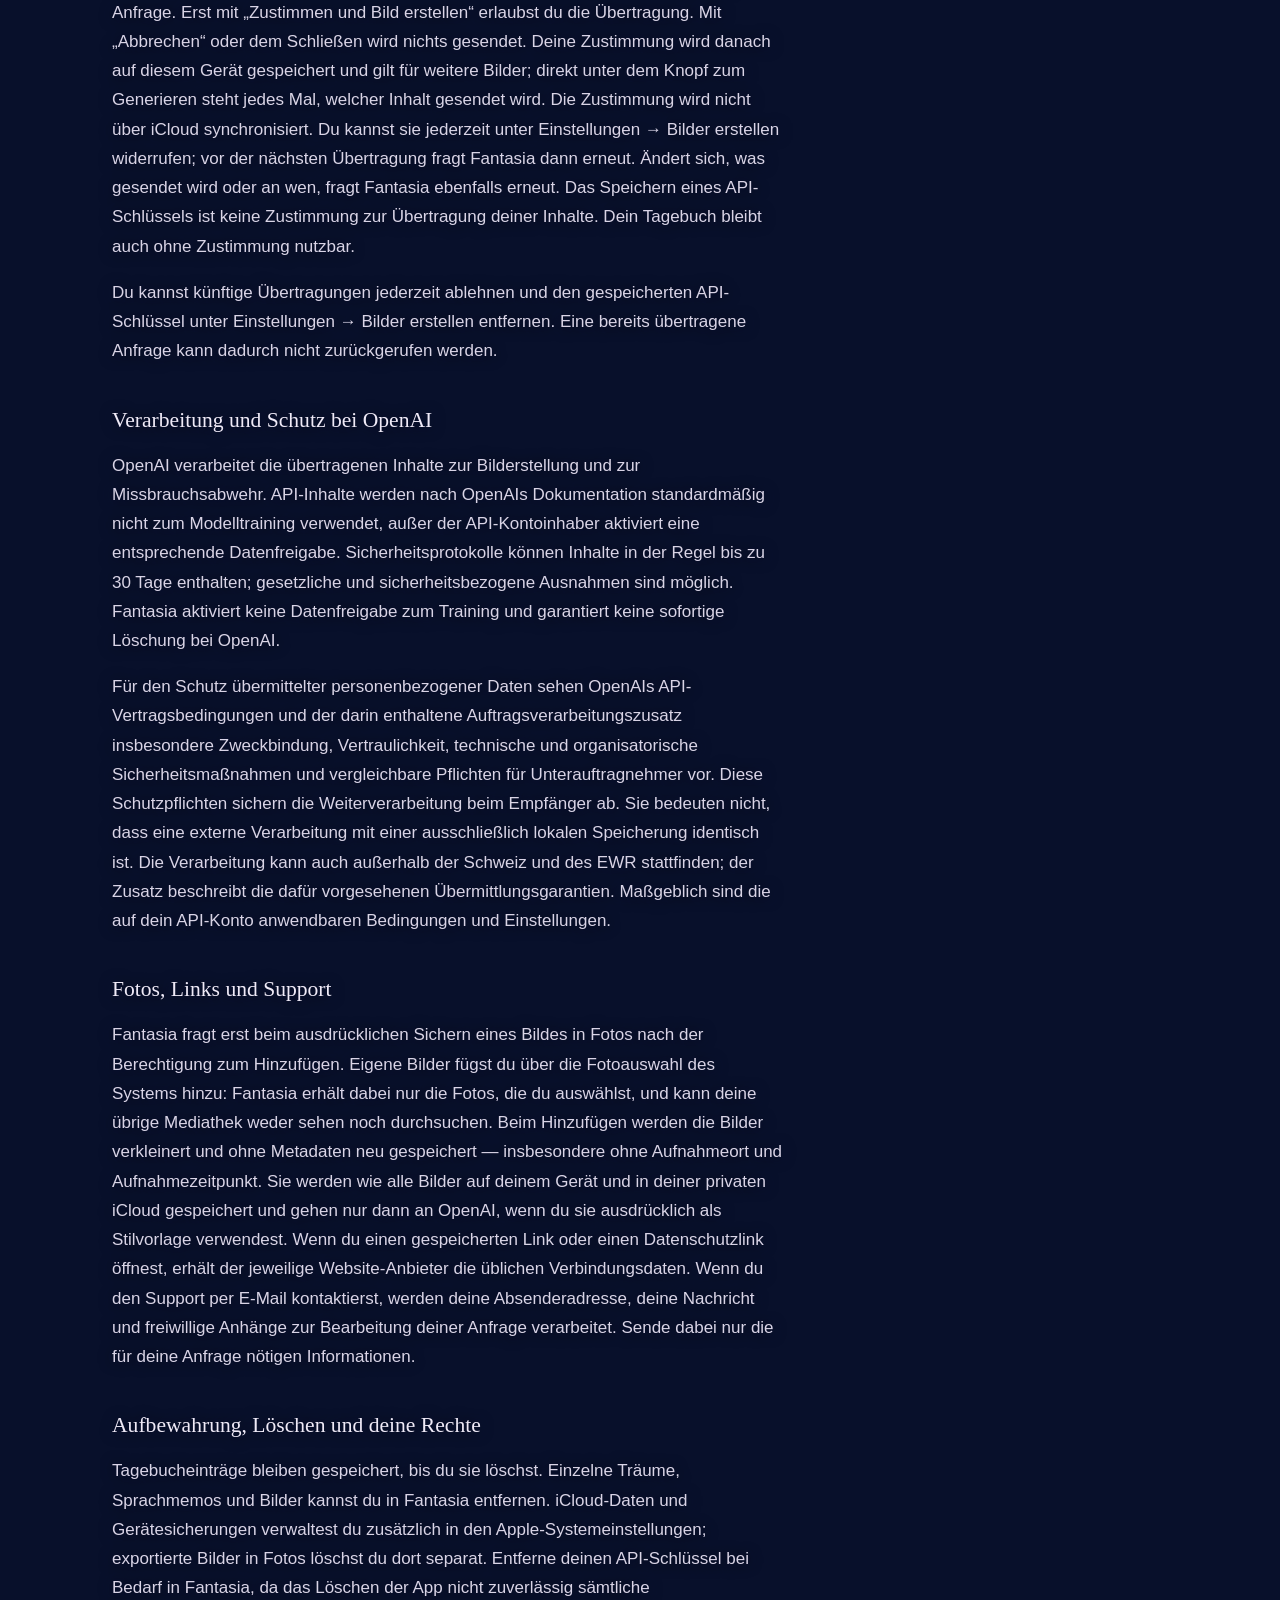
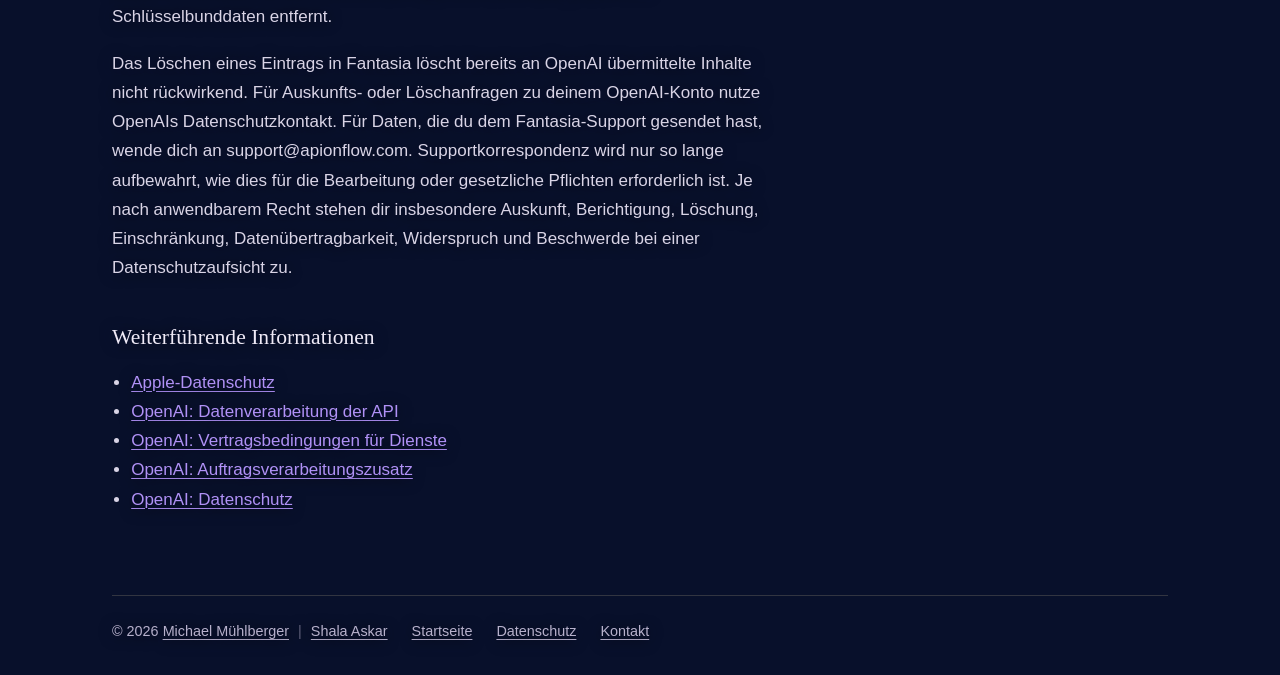
==== commit 7537b0cd: "Datenschutz 1.5: Schreibung mit ß (Stand 29. September 2026)" ====
--- a/docs/datenschutz.html
+++ b/docs/datenschutz.html
@@ -22,14 +22,14 @@
       <nav class="nav" aria-label="Navigation"><a href="./">Startseite</a> <a href="datenschutz.html" aria-current="page">Datenschutz</a> <a href="privacy.html" lang="en">English</a></nav>
     </header>
     <main class="policy">
-      <p class="updated">Stand: 28. September 2026</p>
+      <p class="updated">Stand: 29. September 2026</p>
       <h1>Datenschutz</h1>
       <h2>Verantwortlicher und Kontakt</h2>
       <p>Verantwortlich für Fantasia ist Michael Mühlberger. Bei Fragen zum Datenschutz erreichst du mich unter support@apionflow.com. Fantasia ist ein privates Traumtagebuch ohne eigenes Benutzerkonto. Es gibt keine Werbung und kein Tracking. Tagebucheinträge werden nicht automatisch an den Entwickler übertragen.</p>
       <h2>Welche Daten Fantasia verarbeitet und wofür</h2>
       <p>Die App verarbeitet die von dir eingegebenen oder diktierten Traumtexte, Titel, Datum und Uhrzeit, optionale Sprachmemos und Bilder, markierte Begriffe, Gefühle, Stichwörter, Notizen und gespeicherte Links. Hinzu kommen deine App-Einstellungen. Diese Daten dienen dem Speichern, Anzeigen, Bearbeiten, Wiederfinden und Auswerten deiner eigenen Einträge. Begriffserkennung, Musterübersichten, Diktatbereinigung und Mondphasenberechnung erfolgen lokal auf dem Gerät. Der Entwickler erhält deine Tagebuchinhalte nicht automatisch.</p>
       <h2>Speicherung und iCloud</h2>
-      <p>Deine Einträge werden auf deinem Gerät gespeichert. Ein Traum, den du gerade erfasst und noch nicht gespeichert hast, wird als Entwurf nur auf diesem Gerät zwischengespeichert, damit er nicht verloren geht, wenn iOS die App beendet. Der Entwurf wird nicht synchronisiert und beim Speichern oder Verwerfen gelöscht. Wenn iCloud für Fantasia aktiv ist, werden die Tagebuchdaten einschliesslich Bildern und gespeicherten Sprachmemos über Apple CloudKit in der privaten Datenbank deines iCloud-Kontos synchronisiert. Der Entwickler kann diese private Datenbank nicht einsehen. Du kannst iCloud für Fantasia in den Systemeinstellungen deaktivieren. Die Nutzung von iCloud richtet sich zusätzlich nach Apples Datenschutzbestimmungen.</p>
+      <p>Deine Einträge werden auf deinem Gerät gespeichert. Ein Traum, den du gerade erfasst und noch nicht gespeichert hast, wird als Entwurf nur auf diesem Gerät zwischengespeichert, damit er nicht verloren geht, wenn iOS die App beendet. Der Entwurf wird nicht synchronisiert und beim Speichern oder Verwerfen gelöscht. Wenn iCloud für Fantasia aktiv ist, werden die Tagebuchdaten einschließlich Bildern und gespeicherten Sprachmemos über Apple CloudKit in der privaten Datenbank deines iCloud-Kontos synchronisiert. Der Entwickler kann diese private Datenbank nicht einsehen. Du kannst iCloud für Fantasia in den Systemeinstellungen deaktivieren. Die Nutzung von iCloud richtet sich zusätzlich nach Apples Datenschutzbestimmungen.</p>
       <h2>Personen und „Über mich“</h2>
       <p>Du kannst einer Person in „Muster“ ein Foto und weitere Bezeichnungen geben, etwa „Mama“, und in „Über mich“ deinen Vornamen und ein Foto von dir hinterlegen. Diese Angaben werden wie deine übrigen Tagebucheinträge auf deinem Gerät und, wenn iCloud aktiv ist, in deiner privaten iCloud-Datenbank gespeichert und sind in einer Sicherung aller Träume enthalten. Fotos werden beim Hinzufügen verkleinert und ohne Metadaten gespeichert. Neben dem Ausschnitt mit dem Gesicht wird das ganze gewählte Foto gespeichert, damit du den Ausschnitt später ändern kannst. Beim Teilen eines Traums werden Personenfotos nie mitgesendet; dein Vorname erscheint dort als Absender, wenn du ihn angibst.</p>
       <h2>Träume teilen, Sicherung und Erinnerung</h2>
@@ -38,14 +38,14 @@
       <p>Vor dem Diktieren fragt Fantasia die erforderlichen Systemberechtigungen ab. Die Erkennung erfolgt nach Möglichkeit auf dem Gerät. Beim älteren Spracherkennungsverfahren kann Apple Audiodaten verarbeiten, wenn keine Erkennung auf dem Gerät verfügbar ist. Optional behält Fantasia die Originalaufnahme als Sprachmemo in deinem Tagebuch. Sprachaufnahmen werden nicht an OpenAI übertragen. Mikrofon- und Spracherkennungsberechtigungen kannst du in den Systemeinstellungen widerrufen.</p>
       <h2>Optionale Bildgenerierung: Empfänger und Daten</h2>
       <p>Wenn du die Bildgenerierung einrichtest und auslöst, kommuniziert Fantasia direkt über eine verschlüsselte HTTPS-Verbindung mit dem KI-Dienst OpenAI unter api.openai.com. Für API-Kunden im Europäischen Wirtschaftsraum und in der Schweiz ist nach den OpenAI-Vertragsbedingungen OpenAI Ireland Ltd. der Vertragspartner; andernorts kann eine andere OpenAI-Gesellschaft zuständig sein.</p>
-      <p>Wählst du „Eine Szene“, wird ausschliesslich deine Beschreibung der Szene als persönlicher Text gesendet, begrenzt auf 2500 Zeichen. Bei „Ganzer Traum“ wird stattdessen der Traumtext gesendet, begrenzt auf 6000 Zeichen. Wenn du „Am angezeigten Bild orientieren“ aktivierst, wird zusätzlich das angezeigte Bild dieses Traums als Stilreferenz übertragen. Unter „Personen im Bild“ werden zusätzlich Fotos von Personen und ihre Namen übertragen (höchstens vier), damit das Bild die Personen so zeigt, wie sie aussehen, und weiss, wer wer ist. Dabei sind die Personen, denen du in „Muster“ ein Foto gegeben hast und die im Traum oder in der Szene vorkommen, dein eigenes Foto mit deinem Vornamen, wenn du es erlaubt hast – in „Über mich“ oder mit „Ich“ unter „Personen im Bild“ –, sowie Fotos, die du für ein einzelnes Bild auswählst. Wer mitgeht, zeigt Fantasia vor jedem Bild mit Gesicht und Namen an; jede Person lässt sich mit einem Tipp weglassen. Die Fotos werden vorher verkleinert und ohne Metadaten neu kodiert, insbesondere ohne Aufnahmeort und Aufnahmezeitpunkt. Fotos zeigen erkennbare Personen; verwende nur Fotos von Menschen, die damit einverstanden sind. Fantasia ergänzt allgemeine Gestaltungsanweisungen und technische Bildparameter. Andere Tagebucheinträge und Sprachmemos werden nicht mitgesendet.</p>
-      <p>Der von dir hinterlegte API-Schlüssel wird zur Authentifizierung an OpenAI übertragen und ermöglicht die Zuordnung der Anfrage zu deinem OpenAI-Konto. Der Dienst erhält ausserdem technisch notwendige Verbindungsdaten, etwa deine IP-Adresse. Der Schlüssel wird lokal im Geräteschlüsselbund gespeichert und nicht über iCloud synchronisiert. Die API-Nutzung kann Kosten in deinem OpenAI-Konto verursachen.</p>
+      <p>Wählst du „Eine Szene“, wird ausschließlich deine Beschreibung der Szene als persönlicher Text gesendet, begrenzt auf 2500 Zeichen. Bei „Ganzer Traum“ wird stattdessen der Traumtext gesendet, begrenzt auf 6000 Zeichen. Wenn du „Am angezeigten Bild orientieren“ aktivierst, wird zusätzlich das angezeigte Bild dieses Traums als Stilreferenz übertragen. Unter „Personen im Bild“ werden zusätzlich Fotos von Personen und ihre Namen übertragen (höchstens vier), damit das Bild die Personen so zeigt, wie sie aussehen, und weiß, wer wer ist. Dabei sind die Personen, denen du in „Muster“ ein Foto gegeben hast und die im Traum oder in der Szene vorkommen, dein eigenes Foto mit deinem Vornamen, wenn du es erlaubt hast – in „Über mich“ oder mit „Ich“ unter „Personen im Bild“ –, sowie Fotos, die du für ein einzelnes Bild auswählst. Wer mitgeht, zeigt Fantasia vor jedem Bild mit Gesicht und Namen an; jede Person lässt sich mit einem Tipp weglassen. Die Fotos werden vorher verkleinert und ohne Metadaten neu kodiert, insbesondere ohne Aufnahmeort und Aufnahmezeitpunkt. Fotos zeigen erkennbare Personen; verwende nur Fotos von Menschen, die damit einverstanden sind. Fantasia ergänzt allgemeine Gestaltungsanweisungen und technische Bildparameter. Andere Tagebucheinträge und Sprachmemos werden nicht mitgesendet.</p>
+      <p>Der von dir hinterlegte API-Schlüssel wird zur Authentifizierung an OpenAI übertragen und ermöglicht die Zuordnung der Anfrage zu deinem OpenAI-Konto. Der Dienst erhält außerdem technisch notwendige Verbindungsdaten, etwa deine IP-Adresse. Der Schlüssel wird lokal im Geräteschlüsselbund gespeichert und nicht über iCloud synchronisiert. Die API-Nutzung kann Kosten in deinem OpenAI-Konto verursachen.</p>
       <h2>Deine Zustimmung zur Bildgenerierung</h2>
-      <p>Bevor Fantasia zum ersten Mal Inhalte an OpenAI überträgt, erklärt die App, was gesendet wird — die Beschreibung der Szene oder der Traumtext, bei eingeschaltetem „Am angezeigten Bild orientieren“ zusätzlich das angezeigte Bild, bei „Personen im Bild“ zusätzlich deren Fotos und Namen — und zeigt als Vorschau den Inhalt der ersten Anfrage. Erst mit „Zustimmen und Bild erstellen“ erlaubst du die Übertragung. Mit „Abbrechen“ oder dem Schliessen wird nichts gesendet. Deine Zustimmung wird danach auf diesem Gerät gespeichert und gilt für weitere Bilder; direkt unter dem Knopf zum Generieren steht jedes Mal, welcher Inhalt gesendet wird. Die Zustimmung wird nicht über iCloud synchronisiert. Du kannst sie jederzeit unter Einstellungen → Bilder erstellen widerrufen; vor der nächsten Übertragung fragt Fantasia dann erneut. Ändert sich, was gesendet wird oder an wen, fragt Fantasia ebenfalls erneut. Das Speichern eines API-Schlüssels ist keine Zustimmung zur Übertragung deiner Inhalte. Dein Tagebuch bleibt auch ohne Zustimmung nutzbar.</p>
+      <p>Bevor Fantasia zum ersten Mal Inhalte an OpenAI überträgt, erklärt die App, was gesendet wird — die Beschreibung der Szene oder der Traumtext, bei eingeschaltetem „Am angezeigten Bild orientieren“ zusätzlich das angezeigte Bild, bei „Personen im Bild“ zusätzlich deren Fotos und Namen — und zeigt als Vorschau den Inhalt der ersten Anfrage. Erst mit „Zustimmen und Bild erstellen“ erlaubst du die Übertragung. Mit „Abbrechen“ oder dem Schließen wird nichts gesendet. Deine Zustimmung wird danach auf diesem Gerät gespeichert und gilt für weitere Bilder; direkt unter dem Knopf zum Generieren steht jedes Mal, welcher Inhalt gesendet wird. Die Zustimmung wird nicht über iCloud synchronisiert. Du kannst sie jederzeit unter Einstellungen → Bilder erstellen widerrufen; vor der nächsten Übertragung fragt Fantasia dann erneut. Ändert sich, was gesendet wird oder an wen, fragt Fantasia ebenfalls erneut. Das Speichern eines API-Schlüssels ist keine Zustimmung zur Übertragung deiner Inhalte. Dein Tagebuch bleibt auch ohne Zustimmung nutzbar.</p>
       <p>Du kannst künftige Übertragungen jederzeit ablehnen und den gespeicherten API-Schlüssel unter Einstellungen → Bilder erstellen entfernen. Eine bereits übertragene Anfrage kann dadurch nicht zurückgerufen werden.</p>
       <h2>Verarbeitung und Schutz bei OpenAI</h2>
-      <p>OpenAI verarbeitet die übertragenen Inhalte zur Bilderstellung und zur Missbrauchsabwehr. API-Inhalte werden nach OpenAIs Dokumentation standardmässig nicht zum Modelltraining verwendet, ausser der API-Kontoinhaber aktiviert eine entsprechende Datenfreigabe. Sicherheitsprotokolle können Inhalte in der Regel bis zu 30 Tage enthalten; gesetzliche und sicherheitsbezogene Ausnahmen sind möglich. Fantasia aktiviert keine Datenfreigabe zum Training und garantiert keine sofortige Löschung bei OpenAI.</p>
-      <p>Für den Schutz übermittelter personenbezogener Daten sehen OpenAIs API-Vertragsbedingungen und der darin enthaltene Auftragsverarbeitungszusatz insbesondere Zweckbindung, Vertraulichkeit, technische und organisatorische Sicherheitsmassnahmen und vergleichbare Pflichten für Unterauftragnehmer vor. Diese Schutzpflichten sichern die Weiterverarbeitung beim Empfänger ab. Sie bedeuten nicht, dass eine externe Verarbeitung mit einer ausschliesslich lokalen Speicherung identisch ist. Die Verarbeitung kann auch ausserhalb der Schweiz und des EWR stattfinden; der Zusatz beschreibt die dafür vorgesehenen Übermittlungsgarantien. Massgeblich sind die auf dein API-Konto anwendbaren Bedingungen und Einstellungen.</p>
+      <p>OpenAI verarbeitet die übertragenen Inhalte zur Bilderstellung und zur Missbrauchsabwehr. API-Inhalte werden nach OpenAIs Dokumentation standardmäßig nicht zum Modelltraining verwendet, außer der API-Kontoinhaber aktiviert eine entsprechende Datenfreigabe. Sicherheitsprotokolle können Inhalte in der Regel bis zu 30 Tage enthalten; gesetzliche und sicherheitsbezogene Ausnahmen sind möglich. Fantasia aktiviert keine Datenfreigabe zum Training und garantiert keine sofortige Löschung bei OpenAI.</p>
+      <p>Für den Schutz übermittelter personenbezogener Daten sehen OpenAIs API-Vertragsbedingungen und der darin enthaltene Auftragsverarbeitungszusatz insbesondere Zweckbindung, Vertraulichkeit, technische und organisatorische Sicherheitsmaßnahmen und vergleichbare Pflichten für Unterauftragnehmer vor. Diese Schutzpflichten sichern die Weiterverarbeitung beim Empfänger ab. Sie bedeuten nicht, dass eine externe Verarbeitung mit einer ausschließlich lokalen Speicherung identisch ist. Die Verarbeitung kann auch außerhalb der Schweiz und des EWR stattfinden; der Zusatz beschreibt die dafür vorgesehenen Übermittlungsgarantien. Maßgeblich sind die auf dein API-Konto anwendbaren Bedingungen und Einstellungen.</p>
       <h2>Fotos, Links und Support</h2>
       <p>Fantasia fragt erst beim ausdrücklichen Sichern eines Bildes in Fotos nach der Berechtigung zum Hinzufügen. Eigene Bilder fügst du über die Fotoauswahl des Systems hinzu: Fantasia erhält dabei nur die Fotos, die du auswählst, und kann deine übrige Mediathek weder sehen noch durchsuchen. Beim Hinzufügen werden die Bilder verkleinert und ohne Metadaten neu gespeichert — insbesondere ohne Aufnahmeort und Aufnahmezeitpunkt. Sie werden wie alle Bilder auf deinem Gerät und in deiner privaten iCloud gespeichert und gehen nur dann an OpenAI, wenn du sie ausdrücklich als Stilvorlage verwendest. Wenn du einen gespeicherten Link oder einen Datenschutzlink öffnest, erhält der jeweilige Website-Anbieter die üblichen Verbindungsdaten. Wenn du den Support per E-Mail kontaktierst, werden deine Absenderadresse, deine Nachricht und freiwillige Anhänge zur Bearbeitung deiner Anfrage verarbeitet. Sende dabei nur die für deine Anfrage nötigen Informationen.</p>
       <h2>Aufbewahrung, Löschen und deine Rechte</h2>
--- a/docs/style.css
+++ b/docs/style.css
@@ -21,6 +21,8 @@
 
 body {
   margin: 0;
+  /* Long German compounds and addresses break inside the column rather than past it. */
+  overflow-wrap: break-word;
   min-height: 100vh;
   color: var(--ink);
   font: 400 1.0625rem/1.6 var(--sans);
@@ -90,12 +92,14 @@
   border-radius: 6px;
 }
 
-/* Header */
+/* Header. On a phone the links move under the name when they do not fit beside it,
+   instead of pushing past the edge and letting the whole page slide sideways. */
 .header {
   display: flex;
+  flex-wrap: wrap;
   align-items: center;
   justify-content: space-between;
-  gap: 1.5rem;
+  gap: 0.75rem 1.5rem;
   padding: 1.5rem 0;
 }
 .brand {
@@ -108,7 +112,7 @@
   letter-spacing: -0.01em;
 }
 .brand img { width: 2rem; height: 2rem; border-radius: 22.5%; box-shadow: 0 0 0 0.5px rgba(255,255,255,.18); }
-.nav { display: flex; gap: 1.5rem; font-size: 0.95rem; }
+.nav { display: flex; flex-wrap: wrap; gap: 0.4rem 1.5rem; font-size: 0.95rem; }
 .nav a { color: var(--mist); text-decoration: none; }
 .nav a:hover, .nav a[aria-current="page"] { color: var(--ink); }
 
@@ -237,7 +241,7 @@
   .reading .sky { opacity: 0.45; }
   .sky-ambient { display: none; }
   .hero-icon { width: 6rem; height: 6rem; }
-  .nav { gap: 1.1rem; }
+  .nav { gap: 0.4rem 1.1rem; }
 }
 
 /* The one call to action: moonlight on night, like the glow on the app icon. */
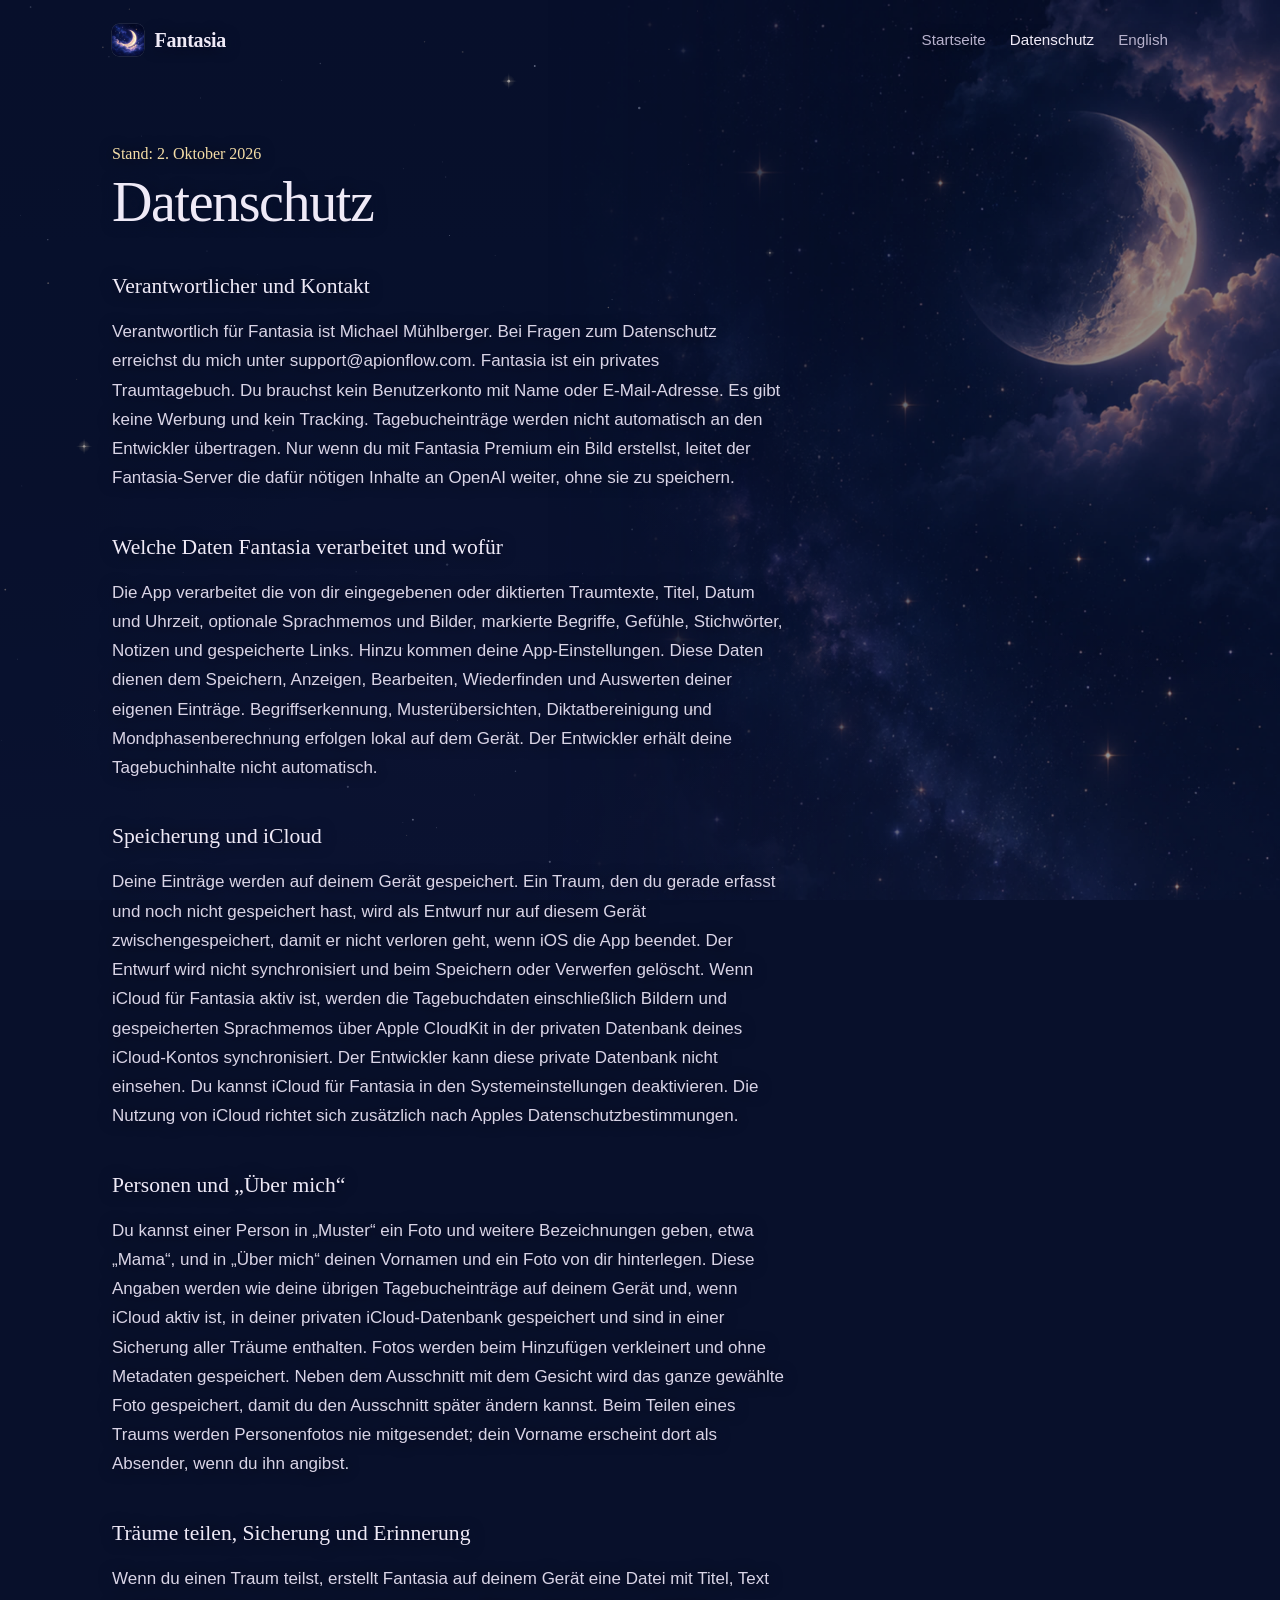
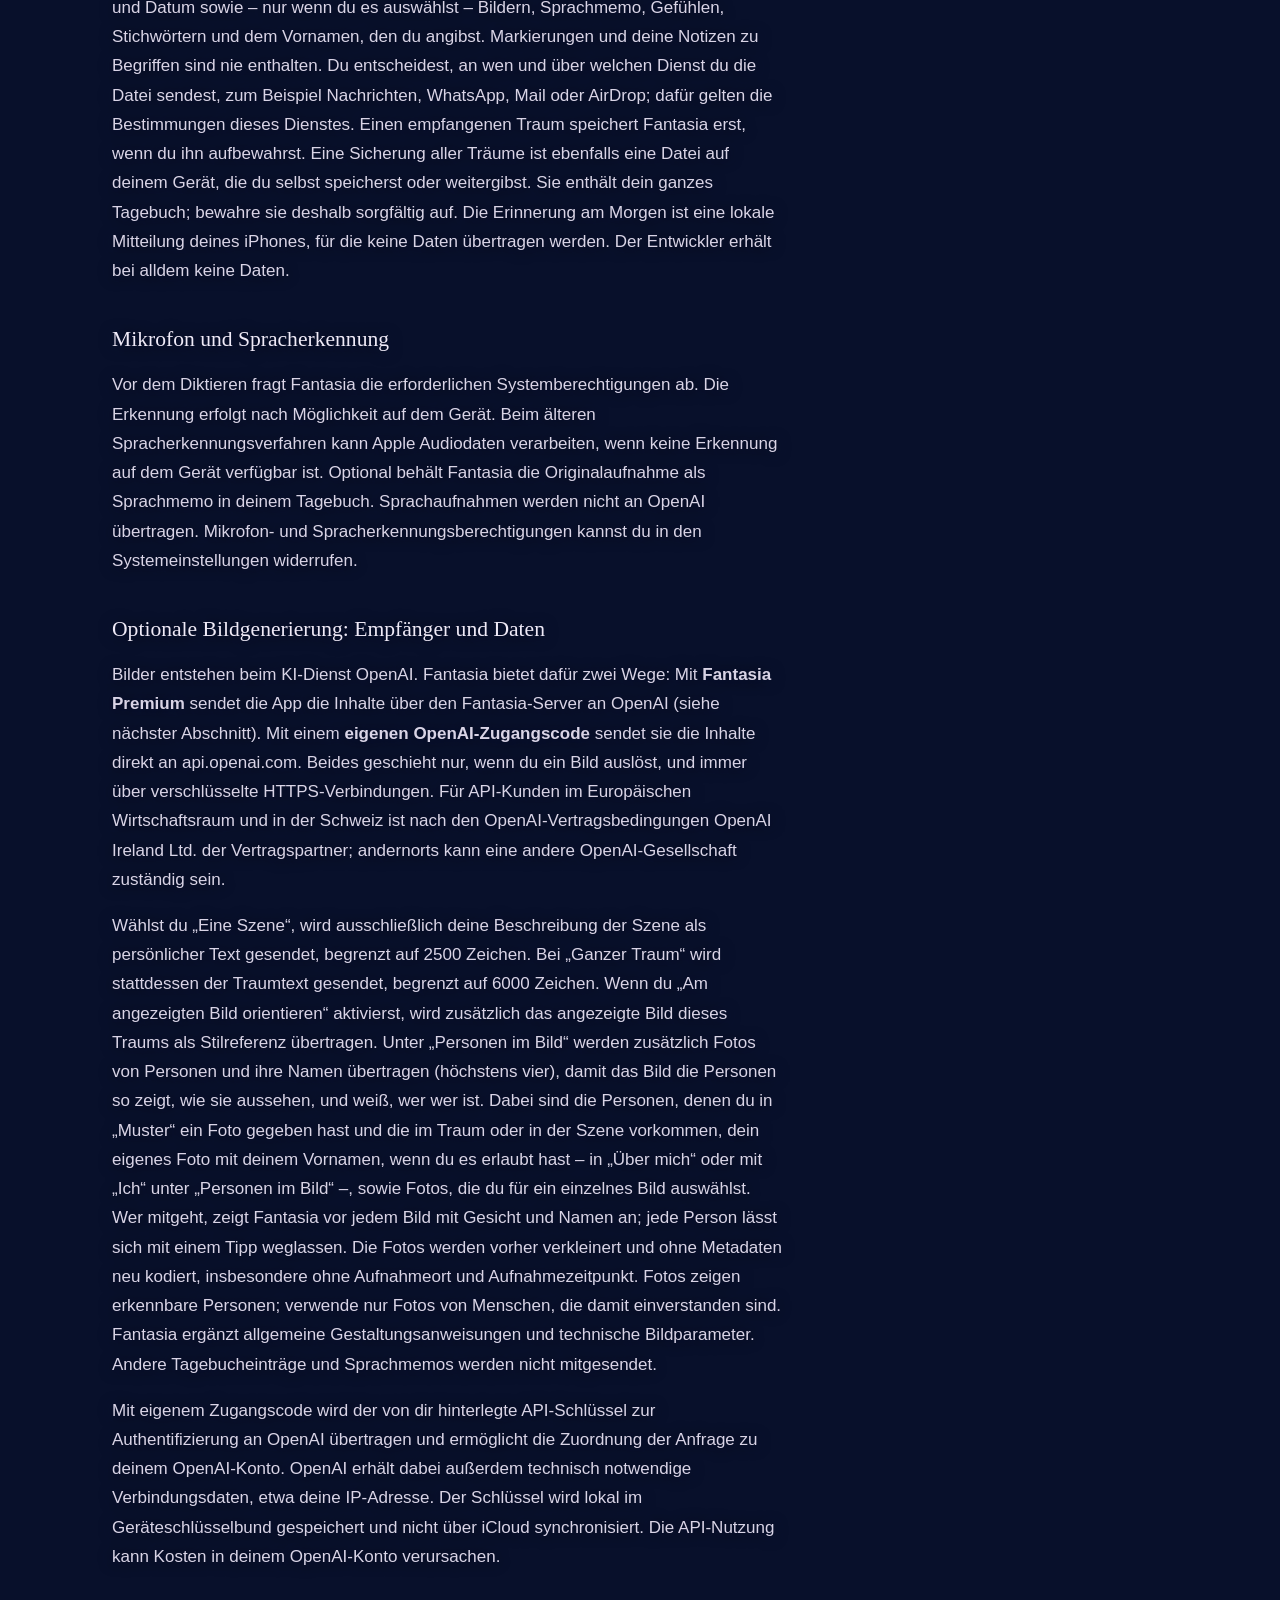
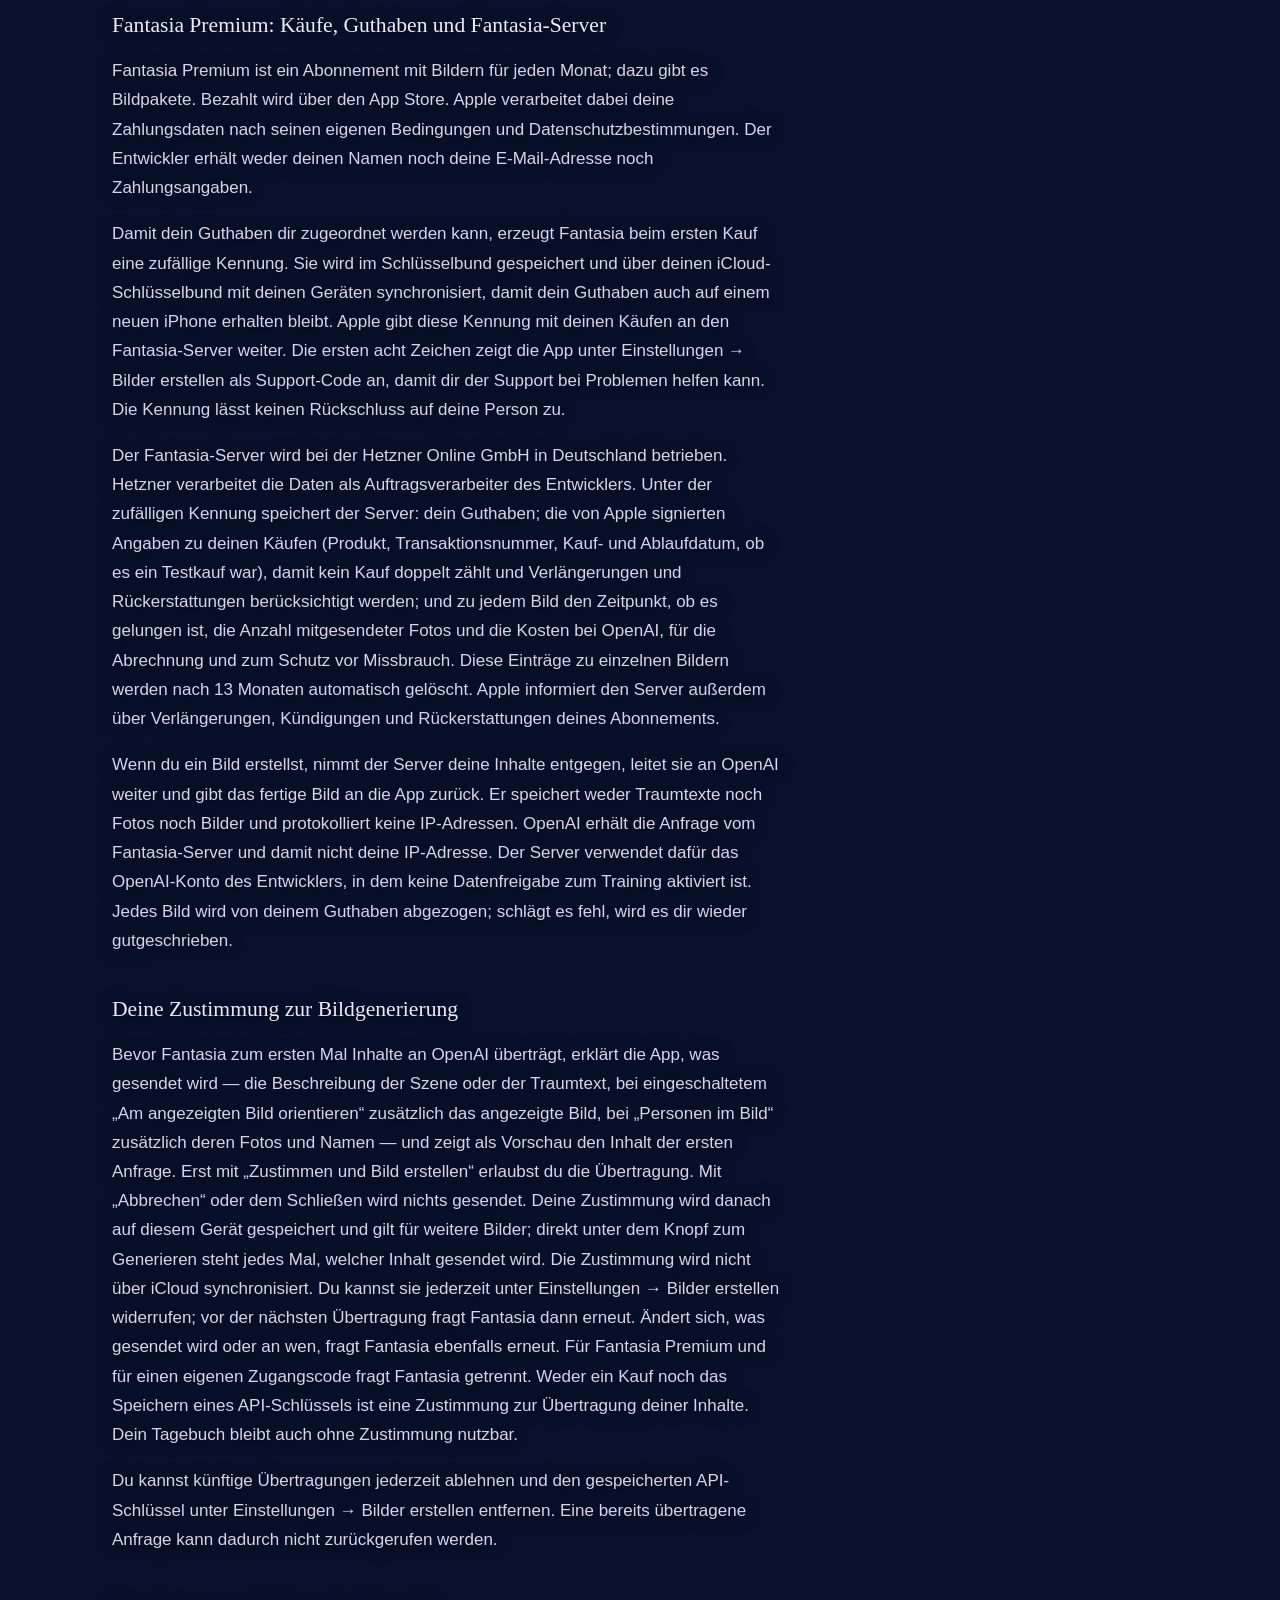
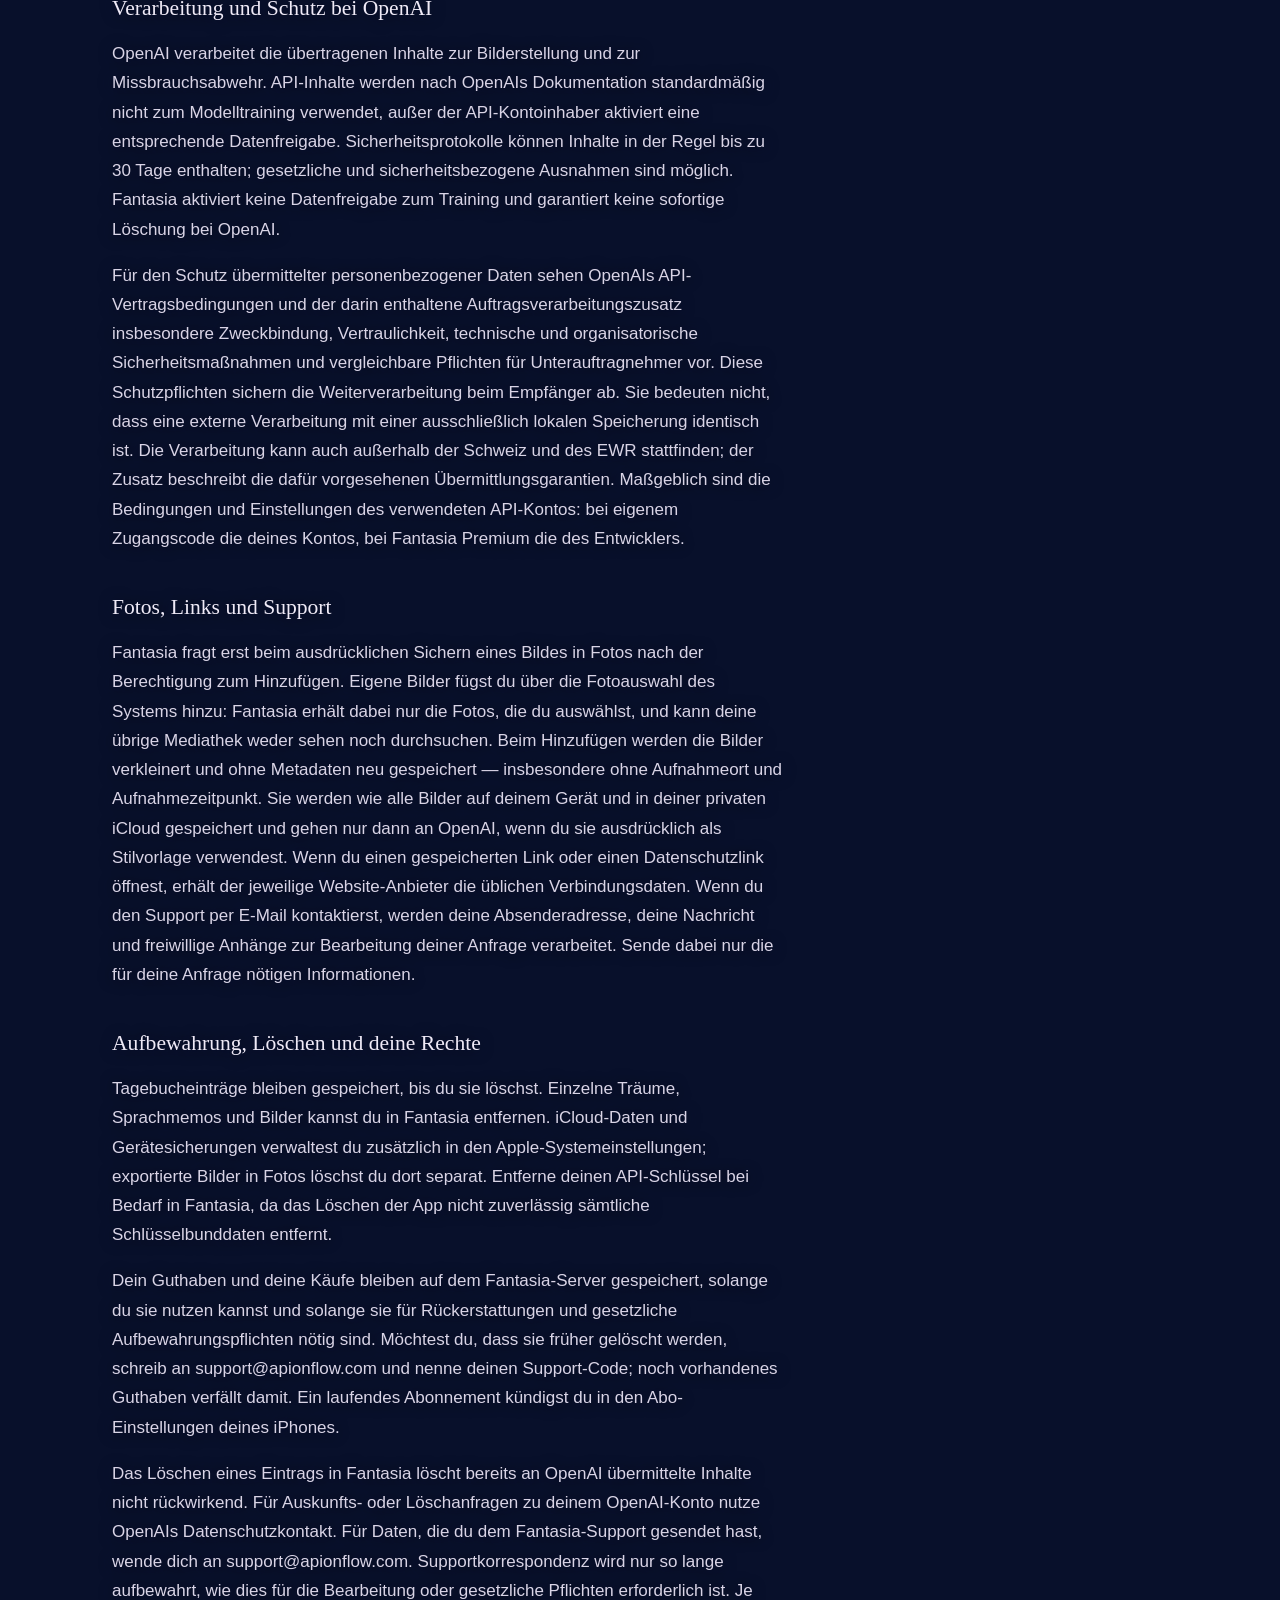
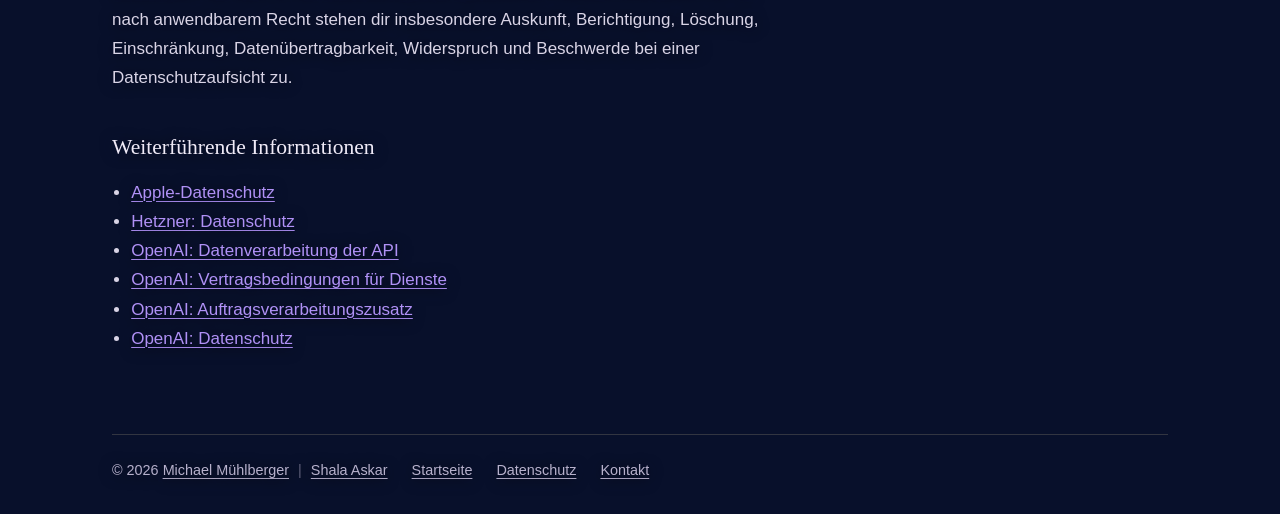
==== commit bef899ed: "Datenschutz 1.6: Fantasia Premium (datenschutz.html)" ====
--- a/docs/datenschutz.html
+++ b/docs/datenschutz.html
@@ -22,10 +22,10 @@
       <nav class="nav" aria-label="Navigation"><a href="./">Startseite</a> <a href="datenschutz.html" aria-current="page">Datenschutz</a> <a href="privacy.html" lang="en">English</a></nav>
     </header>
     <main class="policy">
-      <p class="updated">Stand: 29. September 2026</p>
+      <p class="updated">Stand: 2. Oktober 2026</p>
       <h1>Datenschutz</h1>
       <h2>Verantwortlicher und Kontakt</h2>
-      <p>Verantwortlich für Fantasia ist Michael Mühlberger. Bei Fragen zum Datenschutz erreichst du mich unter support@apionflow.com. Fantasia ist ein privates Traumtagebuch ohne eigenes Benutzerkonto. Es gibt keine Werbung und kein Tracking. Tagebucheinträge werden nicht automatisch an den Entwickler übertragen.</p>
+      <p>Verantwortlich für Fantasia ist Michael Mühlberger. Bei Fragen zum Datenschutz erreichst du mich unter support@apionflow.com. Fantasia ist ein privates Traumtagebuch. Du brauchst kein Benutzerkonto mit Name oder E-Mail-Adresse. Es gibt keine Werbung und kein Tracking. Tagebucheinträge werden nicht automatisch an den Entwickler übertragen. Nur wenn du mit Fantasia Premium ein Bild erstellst, leitet der Fantasia-Server die dafür nötigen Inhalte an OpenAI weiter, ohne sie zu speichern.</p>
       <h2>Welche Daten Fantasia verarbeitet und wofür</h2>
       <p>Die App verarbeitet die von dir eingegebenen oder diktierten Traumtexte, Titel, Datum und Uhrzeit, optionale Sprachmemos und Bilder, markierte Begriffe, Gefühle, Stichwörter, Notizen und gespeicherte Links. Hinzu kommen deine App-Einstellungen. Diese Daten dienen dem Speichern, Anzeigen, Bearbeiten, Wiederfinden und Auswerten deiner eigenen Einträge. Begriffserkennung, Musterübersichten, Diktatbereinigung und Mondphasenberechnung erfolgen lokal auf dem Gerät. Der Entwickler erhält deine Tagebuchinhalte nicht automatisch.</p>
       <h2>Speicherung und iCloud</h2>
@@ -37,23 +37,30 @@
       <h2>Mikrofon und Spracherkennung</h2>
       <p>Vor dem Diktieren fragt Fantasia die erforderlichen Systemberechtigungen ab. Die Erkennung erfolgt nach Möglichkeit auf dem Gerät. Beim älteren Spracherkennungsverfahren kann Apple Audiodaten verarbeiten, wenn keine Erkennung auf dem Gerät verfügbar ist. Optional behält Fantasia die Originalaufnahme als Sprachmemo in deinem Tagebuch. Sprachaufnahmen werden nicht an OpenAI übertragen. Mikrofon- und Spracherkennungsberechtigungen kannst du in den Systemeinstellungen widerrufen.</p>
       <h2>Optionale Bildgenerierung: Empfänger und Daten</h2>
-      <p>Wenn du die Bildgenerierung einrichtest und auslöst, kommuniziert Fantasia direkt über eine verschlüsselte HTTPS-Verbindung mit dem KI-Dienst OpenAI unter api.openai.com. Für API-Kunden im Europäischen Wirtschaftsraum und in der Schweiz ist nach den OpenAI-Vertragsbedingungen OpenAI Ireland Ltd. der Vertragspartner; andernorts kann eine andere OpenAI-Gesellschaft zuständig sein.</p>
+      <p>Bilder entstehen beim KI-Dienst OpenAI. Fantasia bietet dafür zwei Wege: Mit <strong>Fantasia Premium</strong> sendet die App die Inhalte über den Fantasia-Server an OpenAI (siehe nächster Abschnitt). Mit einem <strong>eigenen OpenAI-Zugangscode</strong> sendet sie die Inhalte direkt an api.openai.com. Beides geschieht nur, wenn du ein Bild auslöst, und immer über verschlüsselte HTTPS-Verbindungen. Für API-Kunden im Europäischen Wirtschaftsraum und in der Schweiz ist nach den OpenAI-Vertragsbedingungen OpenAI Ireland Ltd. der Vertragspartner; andernorts kann eine andere OpenAI-Gesellschaft zuständig sein.</p>
       <p>Wählst du „Eine Szene“, wird ausschließlich deine Beschreibung der Szene als persönlicher Text gesendet, begrenzt auf 2500 Zeichen. Bei „Ganzer Traum“ wird stattdessen der Traumtext gesendet, begrenzt auf 6000 Zeichen. Wenn du „Am angezeigten Bild orientieren“ aktivierst, wird zusätzlich das angezeigte Bild dieses Traums als Stilreferenz übertragen. Unter „Personen im Bild“ werden zusätzlich Fotos von Personen und ihre Namen übertragen (höchstens vier), damit das Bild die Personen so zeigt, wie sie aussehen, und weiß, wer wer ist. Dabei sind die Personen, denen du in „Muster“ ein Foto gegeben hast und die im Traum oder in der Szene vorkommen, dein eigenes Foto mit deinem Vornamen, wenn du es erlaubt hast – in „Über mich“ oder mit „Ich“ unter „Personen im Bild“ –, sowie Fotos, die du für ein einzelnes Bild auswählst. Wer mitgeht, zeigt Fantasia vor jedem Bild mit Gesicht und Namen an; jede Person lässt sich mit einem Tipp weglassen. Die Fotos werden vorher verkleinert und ohne Metadaten neu kodiert, insbesondere ohne Aufnahmeort und Aufnahmezeitpunkt. Fotos zeigen erkennbare Personen; verwende nur Fotos von Menschen, die damit einverstanden sind. Fantasia ergänzt allgemeine Gestaltungsanweisungen und technische Bildparameter. Andere Tagebucheinträge und Sprachmemos werden nicht mitgesendet.</p>
-      <p>Der von dir hinterlegte API-Schlüssel wird zur Authentifizierung an OpenAI übertragen und ermöglicht die Zuordnung der Anfrage zu deinem OpenAI-Konto. Der Dienst erhält außerdem technisch notwendige Verbindungsdaten, etwa deine IP-Adresse. Der Schlüssel wird lokal im Geräteschlüsselbund gespeichert und nicht über iCloud synchronisiert. Die API-Nutzung kann Kosten in deinem OpenAI-Konto verursachen.</p>
+      <p>Mit eigenem Zugangscode wird der von dir hinterlegte API-Schlüssel zur Authentifizierung an OpenAI übertragen und ermöglicht die Zuordnung der Anfrage zu deinem OpenAI-Konto. OpenAI erhält dabei außerdem technisch notwendige Verbindungsdaten, etwa deine IP-Adresse. Der Schlüssel wird lokal im Geräteschlüsselbund gespeichert und nicht über iCloud synchronisiert. Die API-Nutzung kann Kosten in deinem OpenAI-Konto verursachen.</p>
+      <h2>Fantasia Premium: Käufe, Guthaben und Fantasia-Server</h2>
+      <p>Fantasia Premium ist ein Abonnement mit Bildern für jeden Monat; dazu gibt es Bildpakete. Bezahlt wird über den App Store. Apple verarbeitet dabei deine Zahlungsdaten nach seinen eigenen Bedingungen und Datenschutzbestimmungen. Der Entwickler erhält weder deinen Namen noch deine E-Mail-Adresse noch Zahlungsangaben.</p>
+      <p>Damit dein Guthaben dir zugeordnet werden kann, erzeugt Fantasia beim ersten Kauf eine zufällige Kennung. Sie wird im Schlüsselbund gespeichert und über deinen iCloud-Schlüsselbund mit deinen Geräten synchronisiert, damit dein Guthaben auch auf einem neuen iPhone erhalten bleibt. Apple gibt diese Kennung mit deinen Käufen an den Fantasia-Server weiter. Die ersten acht Zeichen zeigt die App unter Einstellungen → Bilder erstellen als Support-Code an, damit dir der Support bei Problemen helfen kann. Die Kennung lässt keinen Rückschluss auf deine Person zu.</p>
+      <p>Der Fantasia-Server wird bei der Hetzner Online GmbH in Deutschland betrieben. Hetzner verarbeitet die Daten als Auftragsverarbeiter des Entwicklers. Unter der zufälligen Kennung speichert der Server: dein Guthaben; die von Apple signierten Angaben zu deinen Käufen (Produkt, Transaktionsnummer, Kauf- und Ablaufdatum, ob es ein Testkauf war), damit kein Kauf doppelt zählt und Verlängerungen und Rückerstattungen berücksichtigt werden; und zu jedem Bild den Zeitpunkt, ob es gelungen ist, die Anzahl mitgesendeter Fotos und die Kosten bei OpenAI, für die Abrechnung und zum Schutz vor Missbrauch. Diese Einträge zu einzelnen Bildern werden nach 13 Monaten automatisch gelöscht. Apple informiert den Server außerdem über Verlängerungen, Kündigungen und Rückerstattungen deines Abonnements.</p>
+      <p>Wenn du ein Bild erstellst, nimmt der Server deine Inhalte entgegen, leitet sie an OpenAI weiter und gibt das fertige Bild an die App zurück. Er speichert weder Traumtexte noch Fotos noch Bilder und protokolliert keine IP-Adressen. OpenAI erhält die Anfrage vom Fantasia-Server und damit nicht deine IP-Adresse. Der Server verwendet dafür das OpenAI-Konto des Entwicklers, in dem keine Datenfreigabe zum Training aktiviert ist. Jedes Bild wird von deinem Guthaben abgezogen; schlägt es fehl, wird es dir wieder gutgeschrieben.</p>
       <h2>Deine Zustimmung zur Bildgenerierung</h2>
-      <p>Bevor Fantasia zum ersten Mal Inhalte an OpenAI überträgt, erklärt die App, was gesendet wird — die Beschreibung der Szene oder der Traumtext, bei eingeschaltetem „Am angezeigten Bild orientieren“ zusätzlich das angezeigte Bild, bei „Personen im Bild“ zusätzlich deren Fotos und Namen — und zeigt als Vorschau den Inhalt der ersten Anfrage. Erst mit „Zustimmen und Bild erstellen“ erlaubst du die Übertragung. Mit „Abbrechen“ oder dem Schließen wird nichts gesendet. Deine Zustimmung wird danach auf diesem Gerät gespeichert und gilt für weitere Bilder; direkt unter dem Knopf zum Generieren steht jedes Mal, welcher Inhalt gesendet wird. Die Zustimmung wird nicht über iCloud synchronisiert. Du kannst sie jederzeit unter Einstellungen → Bilder erstellen widerrufen; vor der nächsten Übertragung fragt Fantasia dann erneut. Ändert sich, was gesendet wird oder an wen, fragt Fantasia ebenfalls erneut. Das Speichern eines API-Schlüssels ist keine Zustimmung zur Übertragung deiner Inhalte. Dein Tagebuch bleibt auch ohne Zustimmung nutzbar.</p>
+      <p>Bevor Fantasia zum ersten Mal Inhalte an OpenAI überträgt, erklärt die App, was gesendet wird — die Beschreibung der Szene oder der Traumtext, bei eingeschaltetem „Am angezeigten Bild orientieren“ zusätzlich das angezeigte Bild, bei „Personen im Bild“ zusätzlich deren Fotos und Namen — und zeigt als Vorschau den Inhalt der ersten Anfrage. Erst mit „Zustimmen und Bild erstellen“ erlaubst du die Übertragung. Mit „Abbrechen“ oder dem Schließen wird nichts gesendet. Deine Zustimmung wird danach auf diesem Gerät gespeichert und gilt für weitere Bilder; direkt unter dem Knopf zum Generieren steht jedes Mal, welcher Inhalt gesendet wird. Die Zustimmung wird nicht über iCloud synchronisiert. Du kannst sie jederzeit unter Einstellungen → Bilder erstellen widerrufen; vor der nächsten Übertragung fragt Fantasia dann erneut. Ändert sich, was gesendet wird oder an wen, fragt Fantasia ebenfalls erneut. Für Fantasia Premium und für einen eigenen Zugangscode fragt Fantasia getrennt. Weder ein Kauf noch das Speichern eines API-Schlüssels ist eine Zustimmung zur Übertragung deiner Inhalte. Dein Tagebuch bleibt auch ohne Zustimmung nutzbar.</p>
       <p>Du kannst künftige Übertragungen jederzeit ablehnen und den gespeicherten API-Schlüssel unter Einstellungen → Bilder erstellen entfernen. Eine bereits übertragene Anfrage kann dadurch nicht zurückgerufen werden.</p>
       <h2>Verarbeitung und Schutz bei OpenAI</h2>
       <p>OpenAI verarbeitet die übertragenen Inhalte zur Bilderstellung und zur Missbrauchsabwehr. API-Inhalte werden nach OpenAIs Dokumentation standardmäßig nicht zum Modelltraining verwendet, außer der API-Kontoinhaber aktiviert eine entsprechende Datenfreigabe. Sicherheitsprotokolle können Inhalte in der Regel bis zu 30 Tage enthalten; gesetzliche und sicherheitsbezogene Ausnahmen sind möglich. Fantasia aktiviert keine Datenfreigabe zum Training und garantiert keine sofortige Löschung bei OpenAI.</p>
-      <p>Für den Schutz übermittelter personenbezogener Daten sehen OpenAIs API-Vertragsbedingungen und der darin enthaltene Auftragsverarbeitungszusatz insbesondere Zweckbindung, Vertraulichkeit, technische und organisatorische Sicherheitsmaßnahmen und vergleichbare Pflichten für Unterauftragnehmer vor. Diese Schutzpflichten sichern die Weiterverarbeitung beim Empfänger ab. Sie bedeuten nicht, dass eine externe Verarbeitung mit einer ausschließlich lokalen Speicherung identisch ist. Die Verarbeitung kann auch außerhalb der Schweiz und des EWR stattfinden; der Zusatz beschreibt die dafür vorgesehenen Übermittlungsgarantien. Maßgeblich sind die auf dein API-Konto anwendbaren Bedingungen und Einstellungen.</p>
+      <p>Für den Schutz übermittelter personenbezogener Daten sehen OpenAIs API-Vertragsbedingungen und der darin enthaltene Auftragsverarbeitungszusatz insbesondere Zweckbindung, Vertraulichkeit, technische und organisatorische Sicherheitsmaßnahmen und vergleichbare Pflichten für Unterauftragnehmer vor. Diese Schutzpflichten sichern die Weiterverarbeitung beim Empfänger ab. Sie bedeuten nicht, dass eine externe Verarbeitung mit einer ausschließlich lokalen Speicherung identisch ist. Die Verarbeitung kann auch außerhalb der Schweiz und des EWR stattfinden; der Zusatz beschreibt die dafür vorgesehenen Übermittlungsgarantien. Maßgeblich sind die Bedingungen und Einstellungen des verwendeten API-Kontos: bei eigenem Zugangscode die deines Kontos, bei Fantasia Premium die des Entwicklers.</p>
       <h2>Fotos, Links und Support</h2>
       <p>Fantasia fragt erst beim ausdrücklichen Sichern eines Bildes in Fotos nach der Berechtigung zum Hinzufügen. Eigene Bilder fügst du über die Fotoauswahl des Systems hinzu: Fantasia erhält dabei nur die Fotos, die du auswählst, und kann deine übrige Mediathek weder sehen noch durchsuchen. Beim Hinzufügen werden die Bilder verkleinert und ohne Metadaten neu gespeichert — insbesondere ohne Aufnahmeort und Aufnahmezeitpunkt. Sie werden wie alle Bilder auf deinem Gerät und in deiner privaten iCloud gespeichert und gehen nur dann an OpenAI, wenn du sie ausdrücklich als Stilvorlage verwendest. Wenn du einen gespeicherten Link oder einen Datenschutzlink öffnest, erhält der jeweilige Website-Anbieter die üblichen Verbindungsdaten. Wenn du den Support per E-Mail kontaktierst, werden deine Absenderadresse, deine Nachricht und freiwillige Anhänge zur Bearbeitung deiner Anfrage verarbeitet. Sende dabei nur die für deine Anfrage nötigen Informationen.</p>
       <h2>Aufbewahrung, Löschen und deine Rechte</h2>
       <p>Tagebucheinträge bleiben gespeichert, bis du sie löschst. Einzelne Träume, Sprachmemos und Bilder kannst du in Fantasia entfernen. iCloud-Daten und Gerätesicherungen verwaltest du zusätzlich in den Apple-Systemeinstellungen; exportierte Bilder in Fotos löschst du dort separat. Entferne deinen API-Schlüssel bei Bedarf in Fantasia, da das Löschen der App nicht zuverlässig sämtliche Schlüsselbunddaten entfernt.</p>
+      <p>Dein Guthaben und deine Käufe bleiben auf dem Fantasia-Server gespeichert, solange du sie nutzen kannst und solange sie für Rückerstattungen und gesetzliche Aufbewahrungspflichten nötig sind. Möchtest du, dass sie früher gelöscht werden, schreib an support@apionflow.com und nenne deinen Support-Code; noch vorhandenes Guthaben verfällt damit. Ein laufendes Abonnement kündigst du in den Abo-Einstellungen deines iPhones.</p>
       <p>Das Löschen eines Eintrags in Fantasia löscht bereits an OpenAI übermittelte Inhalte nicht rückwirkend. Für Auskunfts- oder Löschanfragen zu deinem OpenAI-Konto nutze OpenAIs Datenschutzkontakt. Für Daten, die du dem Fantasia-Support gesendet hast, wende dich an support@apionflow.com. Supportkorrespondenz wird nur so lange aufbewahrt, wie dies für die Bearbeitung oder gesetzliche Pflichten erforderlich ist. Je nach anwendbarem Recht stehen dir insbesondere Auskunft, Berichtigung, Löschung, Einschränkung, Datenübertragbarkeit, Widerspruch und Beschwerde bei einer Datenschutzaufsicht zu.</p>
       <h2>Weiterführende Informationen</h2>
       <ul>
         <li><a href="https://www.apple.com/legal/privacy/">Apple-Datenschutz</a></li>
+        <li><a href="https://www.hetzner.com/de/legal/privacy-policy/">Hetzner: Datenschutz</a></li>
         <li><a href="https://developers.openai.com/api/docs/guides/your-data">OpenAI: Datenverarbeitung der API</a></li>
         <li><a href="https://openai.com/policies/services-agreement/">OpenAI: Vertragsbedingungen für Dienste</a></li>
         <li><a href="https://openai.com/policies/data-processing-addendum/">OpenAI: Auftragsverarbeitungszusatz</a></li>
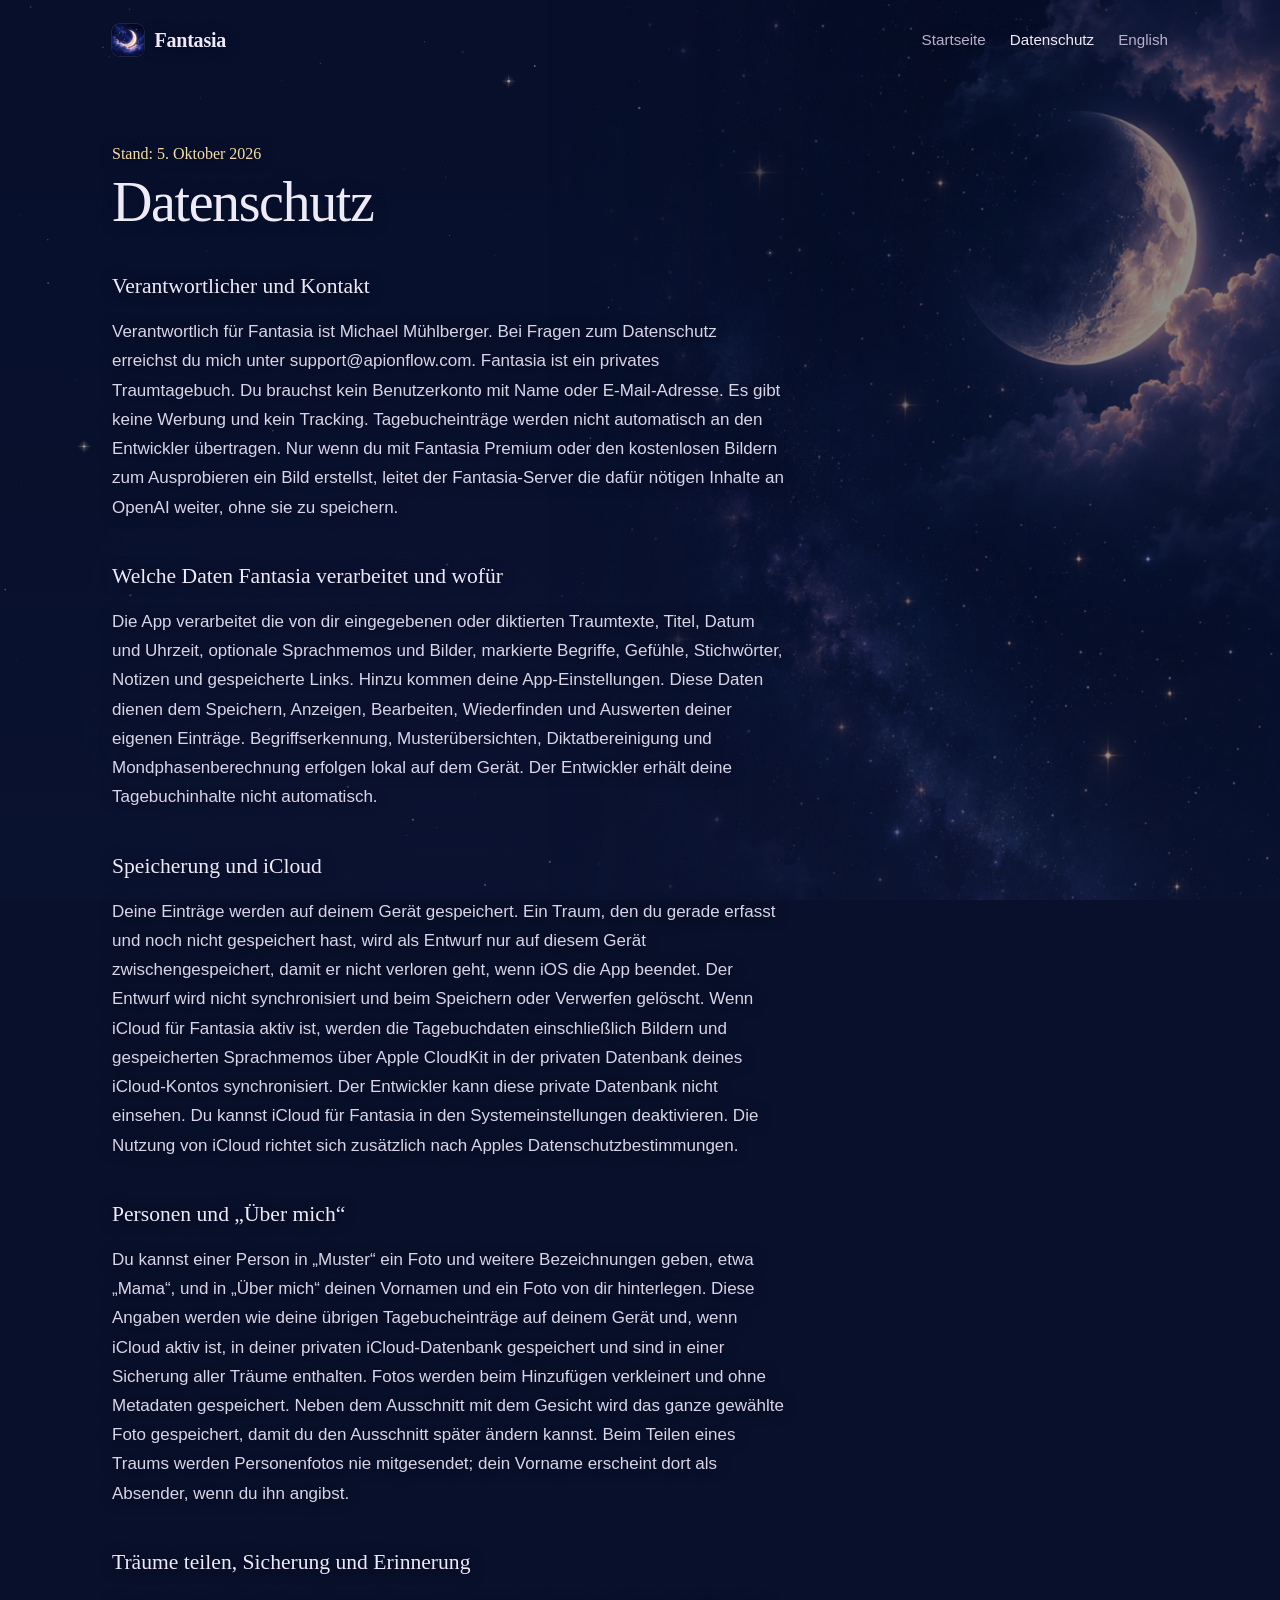
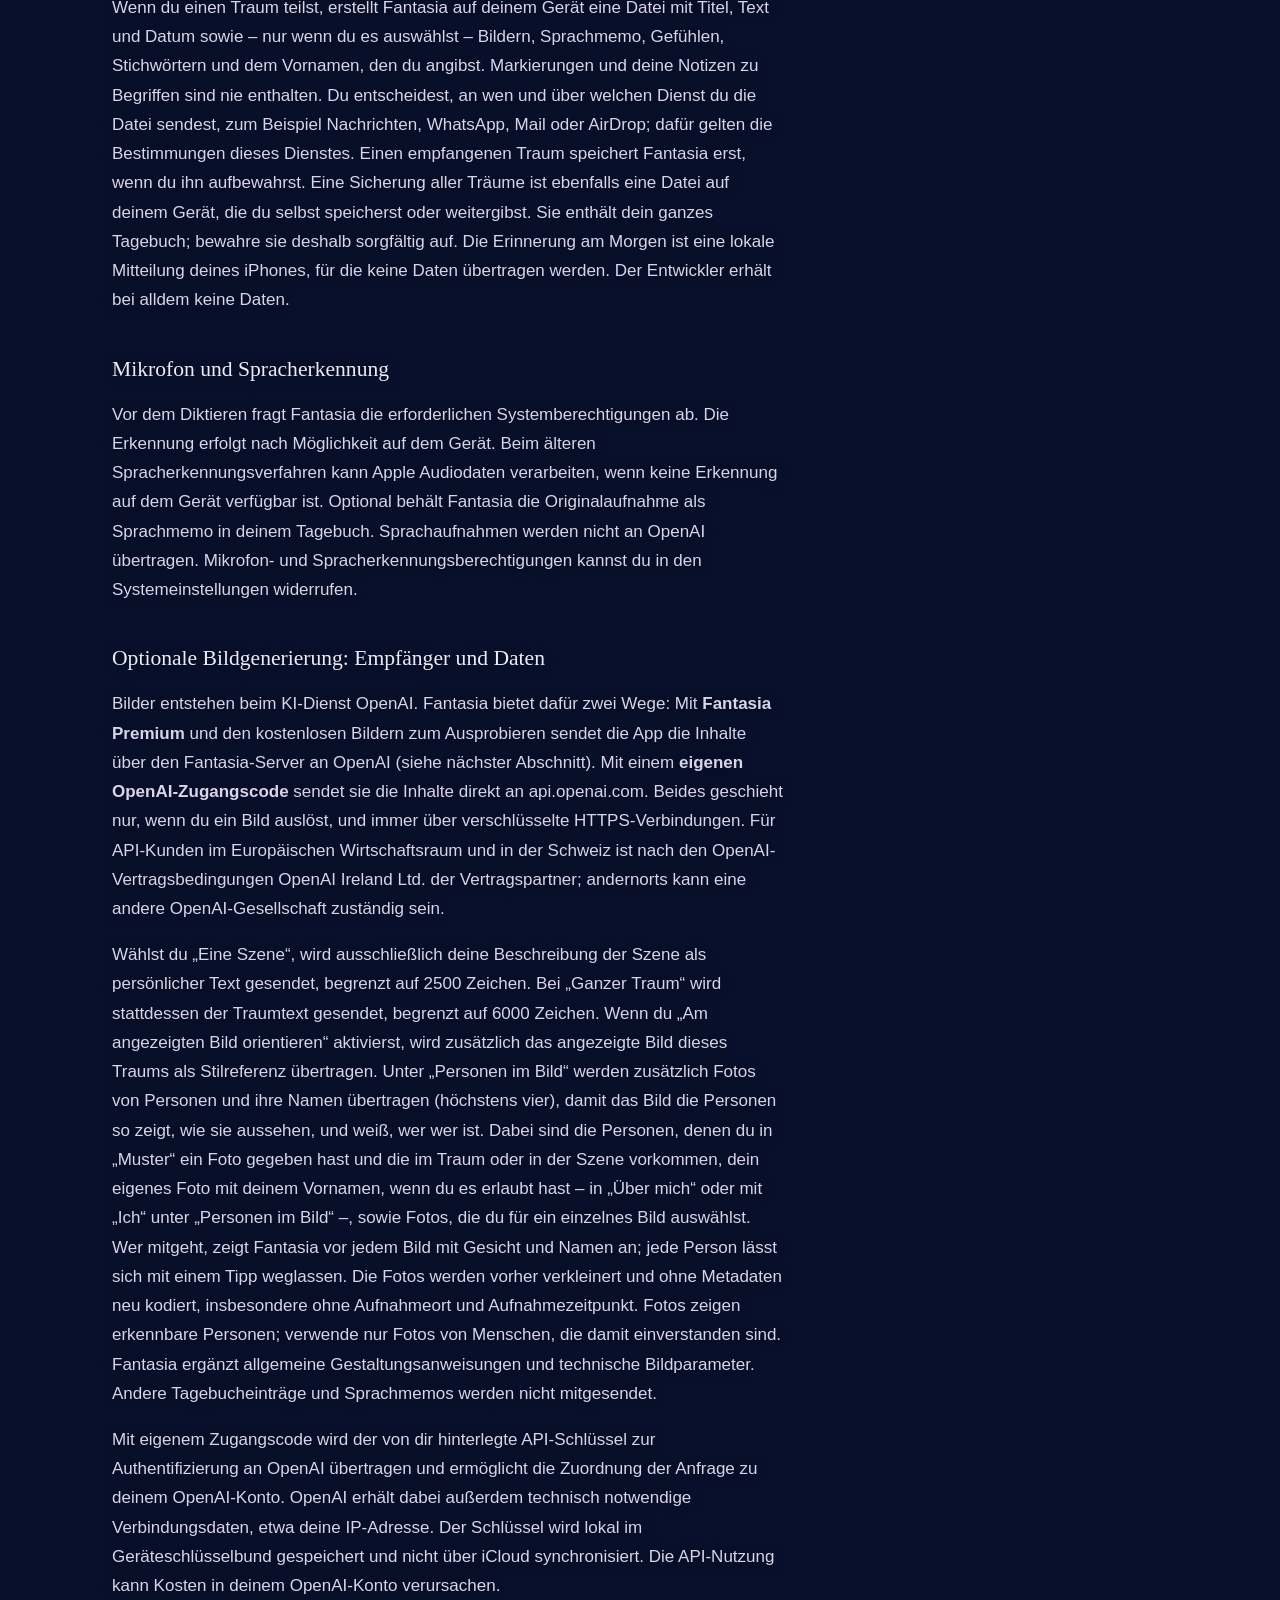
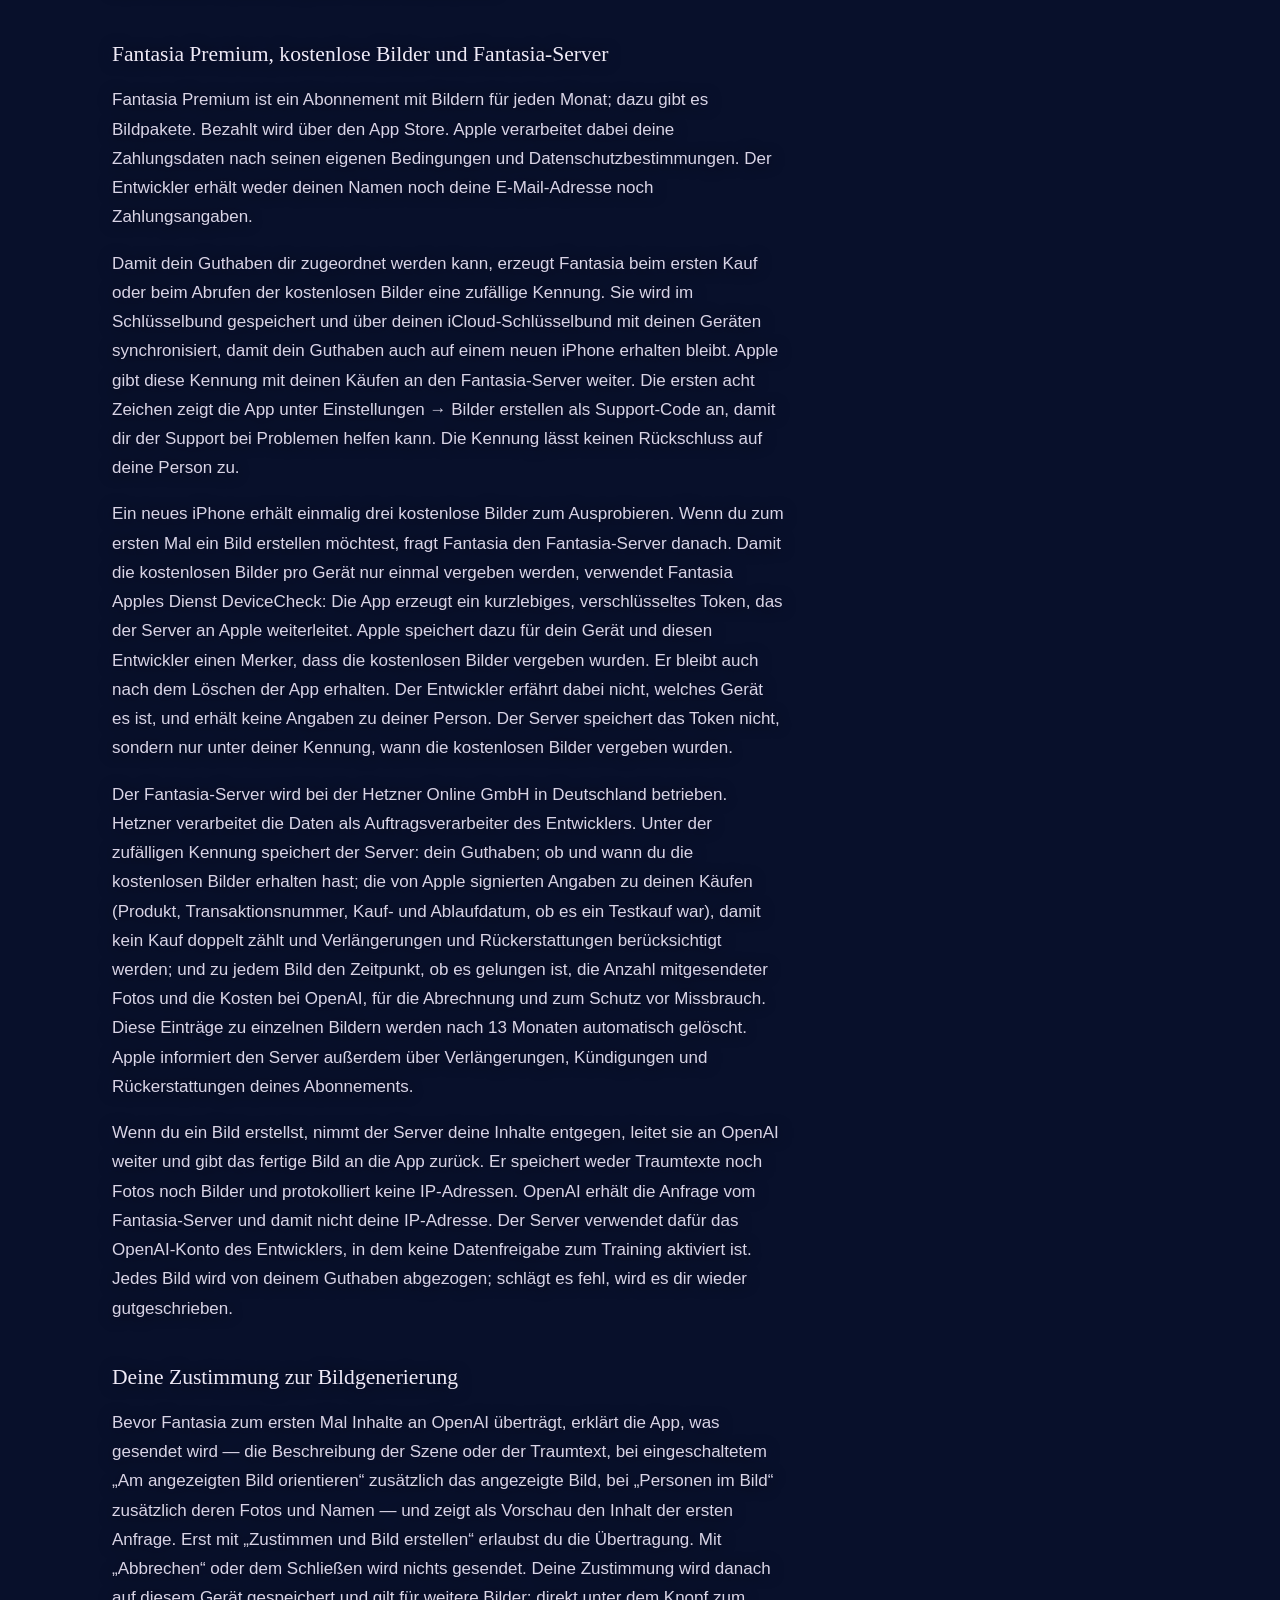
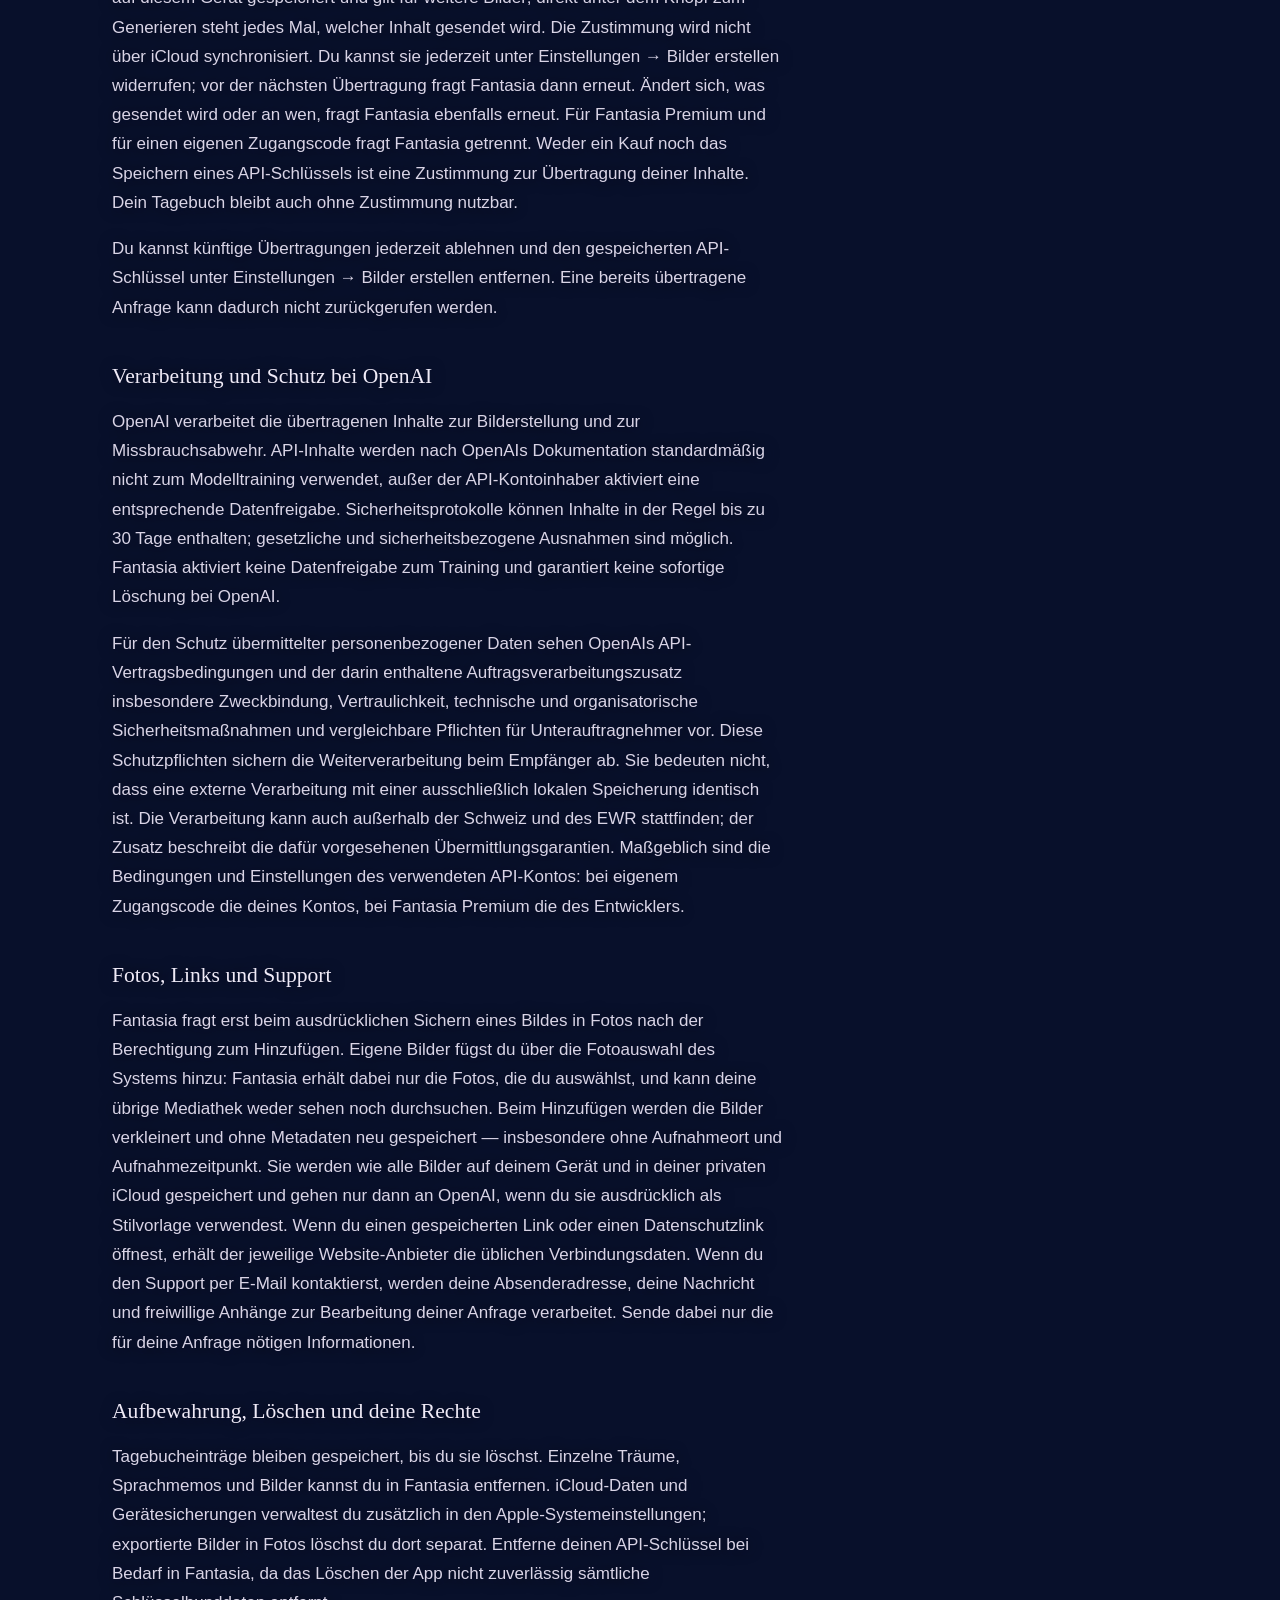
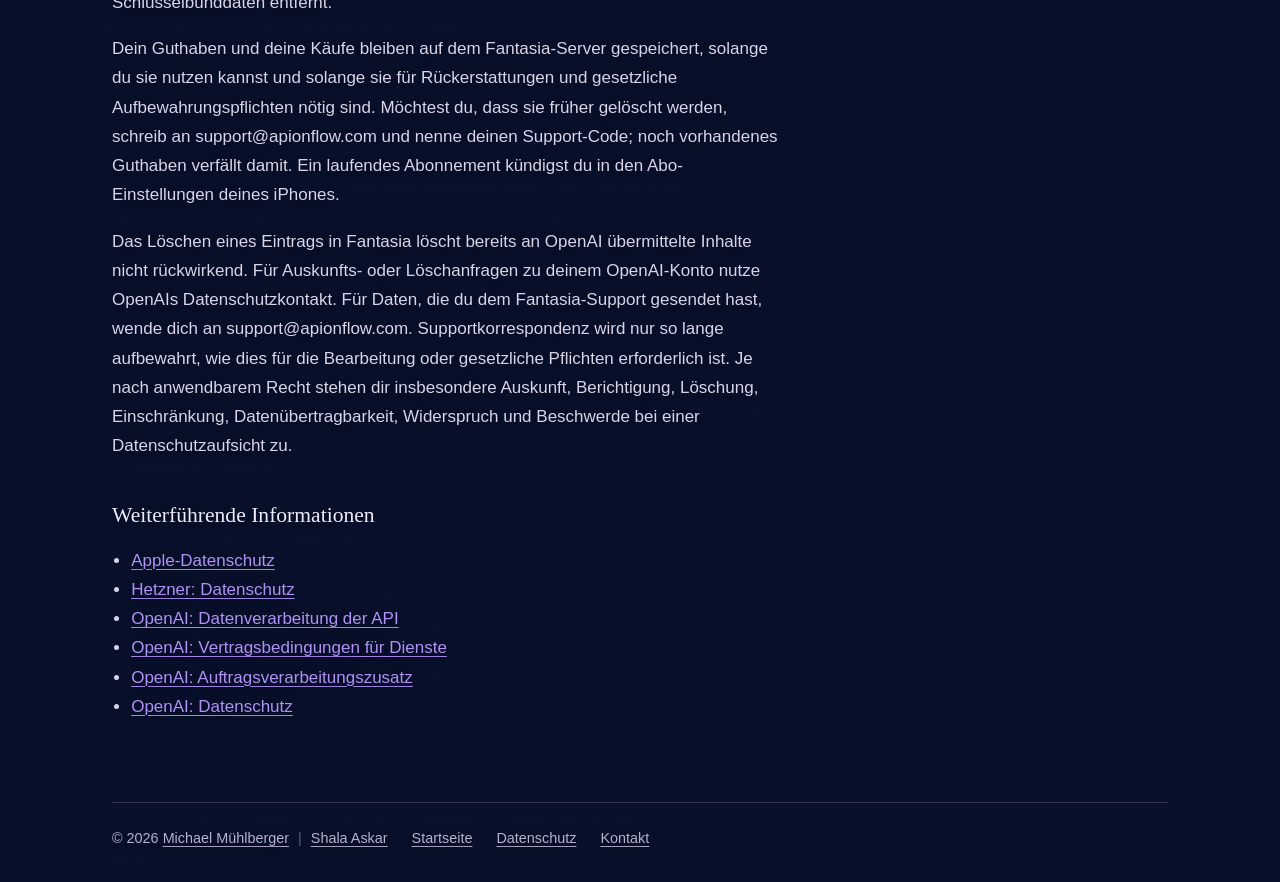
==== commit d7854572: "Datenschutz: kostenlose Bilder und DeviceCheck (Fantasia 1.7)" ====
--- a/docs/datenschutz.html
+++ b/docs/datenschutz.html
@@ -22,10 +22,10 @@
       <nav class="nav" aria-label="Navigation"><a href="./">Startseite</a> <a href="datenschutz.html" aria-current="page">Datenschutz</a> <a href="privacy.html" lang="en">English</a></nav>
     </header>
     <main class="policy">
-      <p class="updated">Stand: 2. Oktober 2026</p>
+      <p class="updated">Stand: 5. Oktober 2026</p>
       <h1>Datenschutz</h1>
       <h2>Verantwortlicher und Kontakt</h2>
-      <p>Verantwortlich für Fantasia ist Michael Mühlberger. Bei Fragen zum Datenschutz erreichst du mich unter support@apionflow.com. Fantasia ist ein privates Traumtagebuch. Du brauchst kein Benutzerkonto mit Name oder E-Mail-Adresse. Es gibt keine Werbung und kein Tracking. Tagebucheinträge werden nicht automatisch an den Entwickler übertragen. Nur wenn du mit Fantasia Premium ein Bild erstellst, leitet der Fantasia-Server die dafür nötigen Inhalte an OpenAI weiter, ohne sie zu speichern.</p>
+      <p>Verantwortlich für Fantasia ist Michael Mühlberger. Bei Fragen zum Datenschutz erreichst du mich unter support@apionflow.com. Fantasia ist ein privates Traumtagebuch. Du brauchst kein Benutzerkonto mit Name oder E-Mail-Adresse. Es gibt keine Werbung und kein Tracking. Tagebucheinträge werden nicht automatisch an den Entwickler übertragen. Nur wenn du mit Fantasia Premium oder den kostenlosen Bildern zum Ausprobieren ein Bild erstellst, leitet der Fantasia-Server die dafür nötigen Inhalte an OpenAI weiter, ohne sie zu speichern.</p>
       <h2>Welche Daten Fantasia verarbeitet und wofür</h2>
       <p>Die App verarbeitet die von dir eingegebenen oder diktierten Traumtexte, Titel, Datum und Uhrzeit, optionale Sprachmemos und Bilder, markierte Begriffe, Gefühle, Stichwörter, Notizen und gespeicherte Links. Hinzu kommen deine App-Einstellungen. Diese Daten dienen dem Speichern, Anzeigen, Bearbeiten, Wiederfinden und Auswerten deiner eigenen Einträge. Begriffserkennung, Musterübersichten, Diktatbereinigung und Mondphasenberechnung erfolgen lokal auf dem Gerät. Der Entwickler erhält deine Tagebuchinhalte nicht automatisch.</p>
       <h2>Speicherung und iCloud</h2>
@@ -37,13 +37,14 @@
       <h2>Mikrofon und Spracherkennung</h2>
       <p>Vor dem Diktieren fragt Fantasia die erforderlichen Systemberechtigungen ab. Die Erkennung erfolgt nach Möglichkeit auf dem Gerät. Beim älteren Spracherkennungsverfahren kann Apple Audiodaten verarbeiten, wenn keine Erkennung auf dem Gerät verfügbar ist. Optional behält Fantasia die Originalaufnahme als Sprachmemo in deinem Tagebuch. Sprachaufnahmen werden nicht an OpenAI übertragen. Mikrofon- und Spracherkennungsberechtigungen kannst du in den Systemeinstellungen widerrufen.</p>
       <h2>Optionale Bildgenerierung: Empfänger und Daten</h2>
-      <p>Bilder entstehen beim KI-Dienst OpenAI. Fantasia bietet dafür zwei Wege: Mit <strong>Fantasia Premium</strong> sendet die App die Inhalte über den Fantasia-Server an OpenAI (siehe nächster Abschnitt). Mit einem <strong>eigenen OpenAI-Zugangscode</strong> sendet sie die Inhalte direkt an api.openai.com. Beides geschieht nur, wenn du ein Bild auslöst, und immer über verschlüsselte HTTPS-Verbindungen. Für API-Kunden im Europäischen Wirtschaftsraum und in der Schweiz ist nach den OpenAI-Vertragsbedingungen OpenAI Ireland Ltd. der Vertragspartner; andernorts kann eine andere OpenAI-Gesellschaft zuständig sein.</p>
+      <p>Bilder entstehen beim KI-Dienst OpenAI. Fantasia bietet dafür zwei Wege: Mit <strong>Fantasia Premium</strong> und den kostenlosen Bildern zum Ausprobieren sendet die App die Inhalte über den Fantasia-Server an OpenAI (siehe nächster Abschnitt). Mit einem <strong>eigenen OpenAI-Zugangscode</strong> sendet sie die Inhalte direkt an api.openai.com. Beides geschieht nur, wenn du ein Bild auslöst, und immer über verschlüsselte HTTPS-Verbindungen. Für API-Kunden im Europäischen Wirtschaftsraum und in der Schweiz ist nach den OpenAI-Vertragsbedingungen OpenAI Ireland Ltd. der Vertragspartner; andernorts kann eine andere OpenAI-Gesellschaft zuständig sein.</p>
       <p>Wählst du „Eine Szene“, wird ausschließlich deine Beschreibung der Szene als persönlicher Text gesendet, begrenzt auf 2500 Zeichen. Bei „Ganzer Traum“ wird stattdessen der Traumtext gesendet, begrenzt auf 6000 Zeichen. Wenn du „Am angezeigten Bild orientieren“ aktivierst, wird zusätzlich das angezeigte Bild dieses Traums als Stilreferenz übertragen. Unter „Personen im Bild“ werden zusätzlich Fotos von Personen und ihre Namen übertragen (höchstens vier), damit das Bild die Personen so zeigt, wie sie aussehen, und weiß, wer wer ist. Dabei sind die Personen, denen du in „Muster“ ein Foto gegeben hast und die im Traum oder in der Szene vorkommen, dein eigenes Foto mit deinem Vornamen, wenn du es erlaubt hast – in „Über mich“ oder mit „Ich“ unter „Personen im Bild“ –, sowie Fotos, die du für ein einzelnes Bild auswählst. Wer mitgeht, zeigt Fantasia vor jedem Bild mit Gesicht und Namen an; jede Person lässt sich mit einem Tipp weglassen. Die Fotos werden vorher verkleinert und ohne Metadaten neu kodiert, insbesondere ohne Aufnahmeort und Aufnahmezeitpunkt. Fotos zeigen erkennbare Personen; verwende nur Fotos von Menschen, die damit einverstanden sind. Fantasia ergänzt allgemeine Gestaltungsanweisungen und technische Bildparameter. Andere Tagebucheinträge und Sprachmemos werden nicht mitgesendet.</p>
       <p>Mit eigenem Zugangscode wird der von dir hinterlegte API-Schlüssel zur Authentifizierung an OpenAI übertragen und ermöglicht die Zuordnung der Anfrage zu deinem OpenAI-Konto. OpenAI erhält dabei außerdem technisch notwendige Verbindungsdaten, etwa deine IP-Adresse. Der Schlüssel wird lokal im Geräteschlüsselbund gespeichert und nicht über iCloud synchronisiert. Die API-Nutzung kann Kosten in deinem OpenAI-Konto verursachen.</p>
-      <h2>Fantasia Premium: Käufe, Guthaben und Fantasia-Server</h2>
+      <h2>Fantasia Premium, kostenlose Bilder und Fantasia-Server</h2>
       <p>Fantasia Premium ist ein Abonnement mit Bildern für jeden Monat; dazu gibt es Bildpakete. Bezahlt wird über den App Store. Apple verarbeitet dabei deine Zahlungsdaten nach seinen eigenen Bedingungen und Datenschutzbestimmungen. Der Entwickler erhält weder deinen Namen noch deine E-Mail-Adresse noch Zahlungsangaben.</p>
-      <p>Damit dein Guthaben dir zugeordnet werden kann, erzeugt Fantasia beim ersten Kauf eine zufällige Kennung. Sie wird im Schlüsselbund gespeichert und über deinen iCloud-Schlüsselbund mit deinen Geräten synchronisiert, damit dein Guthaben auch auf einem neuen iPhone erhalten bleibt. Apple gibt diese Kennung mit deinen Käufen an den Fantasia-Server weiter. Die ersten acht Zeichen zeigt die App unter Einstellungen → Bilder erstellen als Support-Code an, damit dir der Support bei Problemen helfen kann. Die Kennung lässt keinen Rückschluss auf deine Person zu.</p>
-      <p>Der Fantasia-Server wird bei der Hetzner Online GmbH in Deutschland betrieben. Hetzner verarbeitet die Daten als Auftragsverarbeiter des Entwicklers. Unter der zufälligen Kennung speichert der Server: dein Guthaben; die von Apple signierten Angaben zu deinen Käufen (Produkt, Transaktionsnummer, Kauf- und Ablaufdatum, ob es ein Testkauf war), damit kein Kauf doppelt zählt und Verlängerungen und Rückerstattungen berücksichtigt werden; und zu jedem Bild den Zeitpunkt, ob es gelungen ist, die Anzahl mitgesendeter Fotos und die Kosten bei OpenAI, für die Abrechnung und zum Schutz vor Missbrauch. Diese Einträge zu einzelnen Bildern werden nach 13 Monaten automatisch gelöscht. Apple informiert den Server außerdem über Verlängerungen, Kündigungen und Rückerstattungen deines Abonnements.</p>
+      <p>Damit dein Guthaben dir zugeordnet werden kann, erzeugt Fantasia beim ersten Kauf oder beim Abrufen der kostenlosen Bilder eine zufällige Kennung. Sie wird im Schlüsselbund gespeichert und über deinen iCloud-Schlüsselbund mit deinen Geräten synchronisiert, damit dein Guthaben auch auf einem neuen iPhone erhalten bleibt. Apple gibt diese Kennung mit deinen Käufen an den Fantasia-Server weiter. Die ersten acht Zeichen zeigt die App unter Einstellungen → Bilder erstellen als Support-Code an, damit dir der Support bei Problemen helfen kann. Die Kennung lässt keinen Rückschluss auf deine Person zu.</p>
+      <p>Ein neues iPhone erhält einmalig drei kostenlose Bilder zum Ausprobieren. Wenn du zum ersten Mal ein Bild erstellen möchtest, fragt Fantasia den Fantasia-Server danach. Damit die kostenlosen Bilder pro Gerät nur einmal vergeben werden, verwendet Fantasia Apples Dienst DeviceCheck: Die App erzeugt ein kurzlebiges, verschlüsseltes Token, das der Server an Apple weiterleitet. Apple speichert dazu für dein Gerät und diesen Entwickler einen Merker, dass die kostenlosen Bilder vergeben wurden. Er bleibt auch nach dem Löschen der App erhalten. Der Entwickler erfährt dabei nicht, welches Gerät es ist, und erhält keine Angaben zu deiner Person. Der Server speichert das Token nicht, sondern nur unter deiner Kennung, wann die kostenlosen Bilder vergeben wurden.</p>
+      <p>Der Fantasia-Server wird bei der Hetzner Online GmbH in Deutschland betrieben. Hetzner verarbeitet die Daten als Auftragsverarbeiter des Entwicklers. Unter der zufälligen Kennung speichert der Server: dein Guthaben; ob und wann du die kostenlosen Bilder erhalten hast; die von Apple signierten Angaben zu deinen Käufen (Produkt, Transaktionsnummer, Kauf- und Ablaufdatum, ob es ein Testkauf war), damit kein Kauf doppelt zählt und Verlängerungen und Rückerstattungen berücksichtigt werden; und zu jedem Bild den Zeitpunkt, ob es gelungen ist, die Anzahl mitgesendeter Fotos und die Kosten bei OpenAI, für die Abrechnung und zum Schutz vor Missbrauch. Diese Einträge zu einzelnen Bildern werden nach 13 Monaten automatisch gelöscht. Apple informiert den Server außerdem über Verlängerungen, Kündigungen und Rückerstattungen deines Abonnements.</p>
       <p>Wenn du ein Bild erstellst, nimmt der Server deine Inhalte entgegen, leitet sie an OpenAI weiter und gibt das fertige Bild an die App zurück. Er speichert weder Traumtexte noch Fotos noch Bilder und protokolliert keine IP-Adressen. OpenAI erhält die Anfrage vom Fantasia-Server und damit nicht deine IP-Adresse. Der Server verwendet dafür das OpenAI-Konto des Entwicklers, in dem keine Datenfreigabe zum Training aktiviert ist. Jedes Bild wird von deinem Guthaben abgezogen; schlägt es fehl, wird es dir wieder gutgeschrieben.</p>
       <h2>Deine Zustimmung zur Bildgenerierung</h2>
       <p>Bevor Fantasia zum ersten Mal Inhalte an OpenAI überträgt, erklärt die App, was gesendet wird — die Beschreibung der Szene oder der Traumtext, bei eingeschaltetem „Am angezeigten Bild orientieren“ zusätzlich das angezeigte Bild, bei „Personen im Bild“ zusätzlich deren Fotos und Namen — und zeigt als Vorschau den Inhalt der ersten Anfrage. Erst mit „Zustimmen und Bild erstellen“ erlaubst du die Übertragung. Mit „Abbrechen“ oder dem Schließen wird nichts gesendet. Deine Zustimmung wird danach auf diesem Gerät gespeichert und gilt für weitere Bilder; direkt unter dem Knopf zum Generieren steht jedes Mal, welcher Inhalt gesendet wird. Die Zustimmung wird nicht über iCloud synchronisiert. Du kannst sie jederzeit unter Einstellungen → Bilder erstellen widerrufen; vor der nächsten Übertragung fragt Fantasia dann erneut. Ändert sich, was gesendet wird oder an wen, fragt Fantasia ebenfalls erneut. Für Fantasia Premium und für einen eigenen Zugangscode fragt Fantasia getrennt. Weder ein Kauf noch das Speichern eines API-Schlüssels ist eine Zustimmung zur Übertragung deiner Inhalte. Dein Tagebuch bleibt auch ohne Zustimmung nutzbar.</p>
